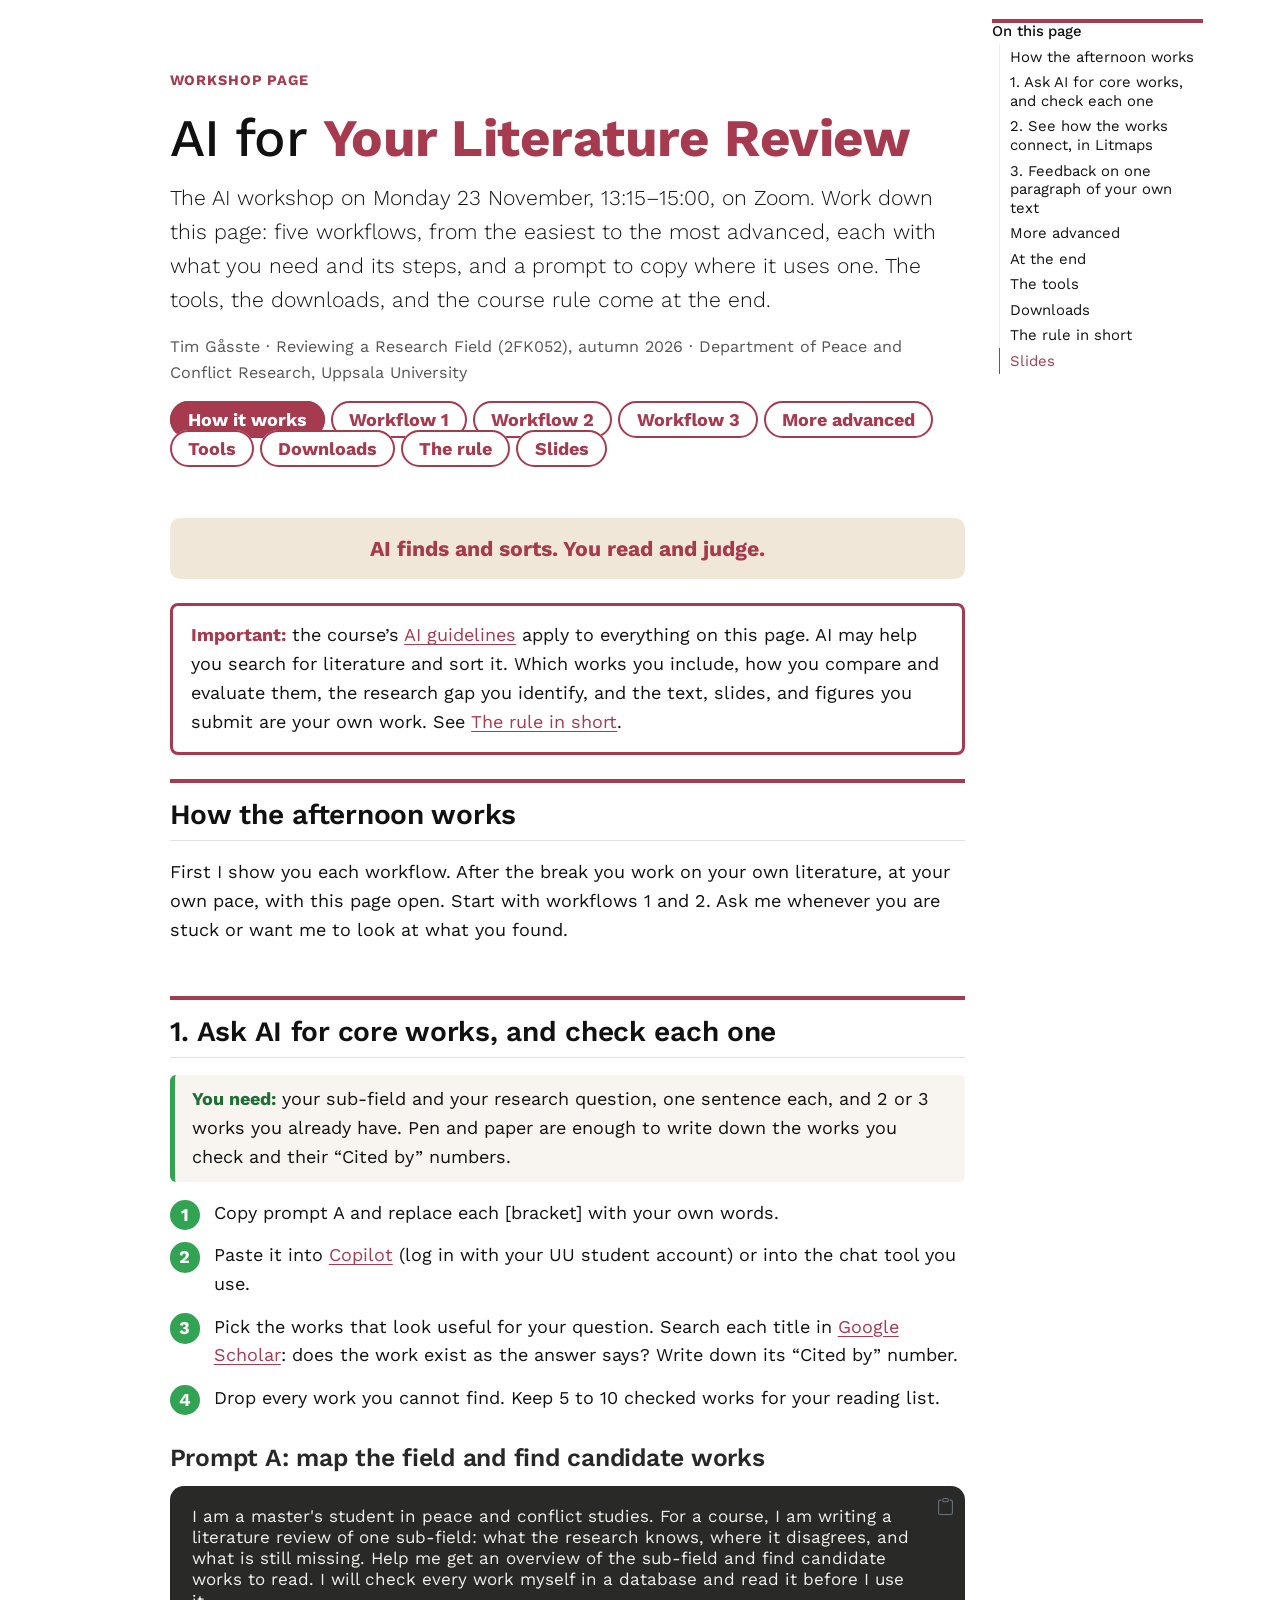
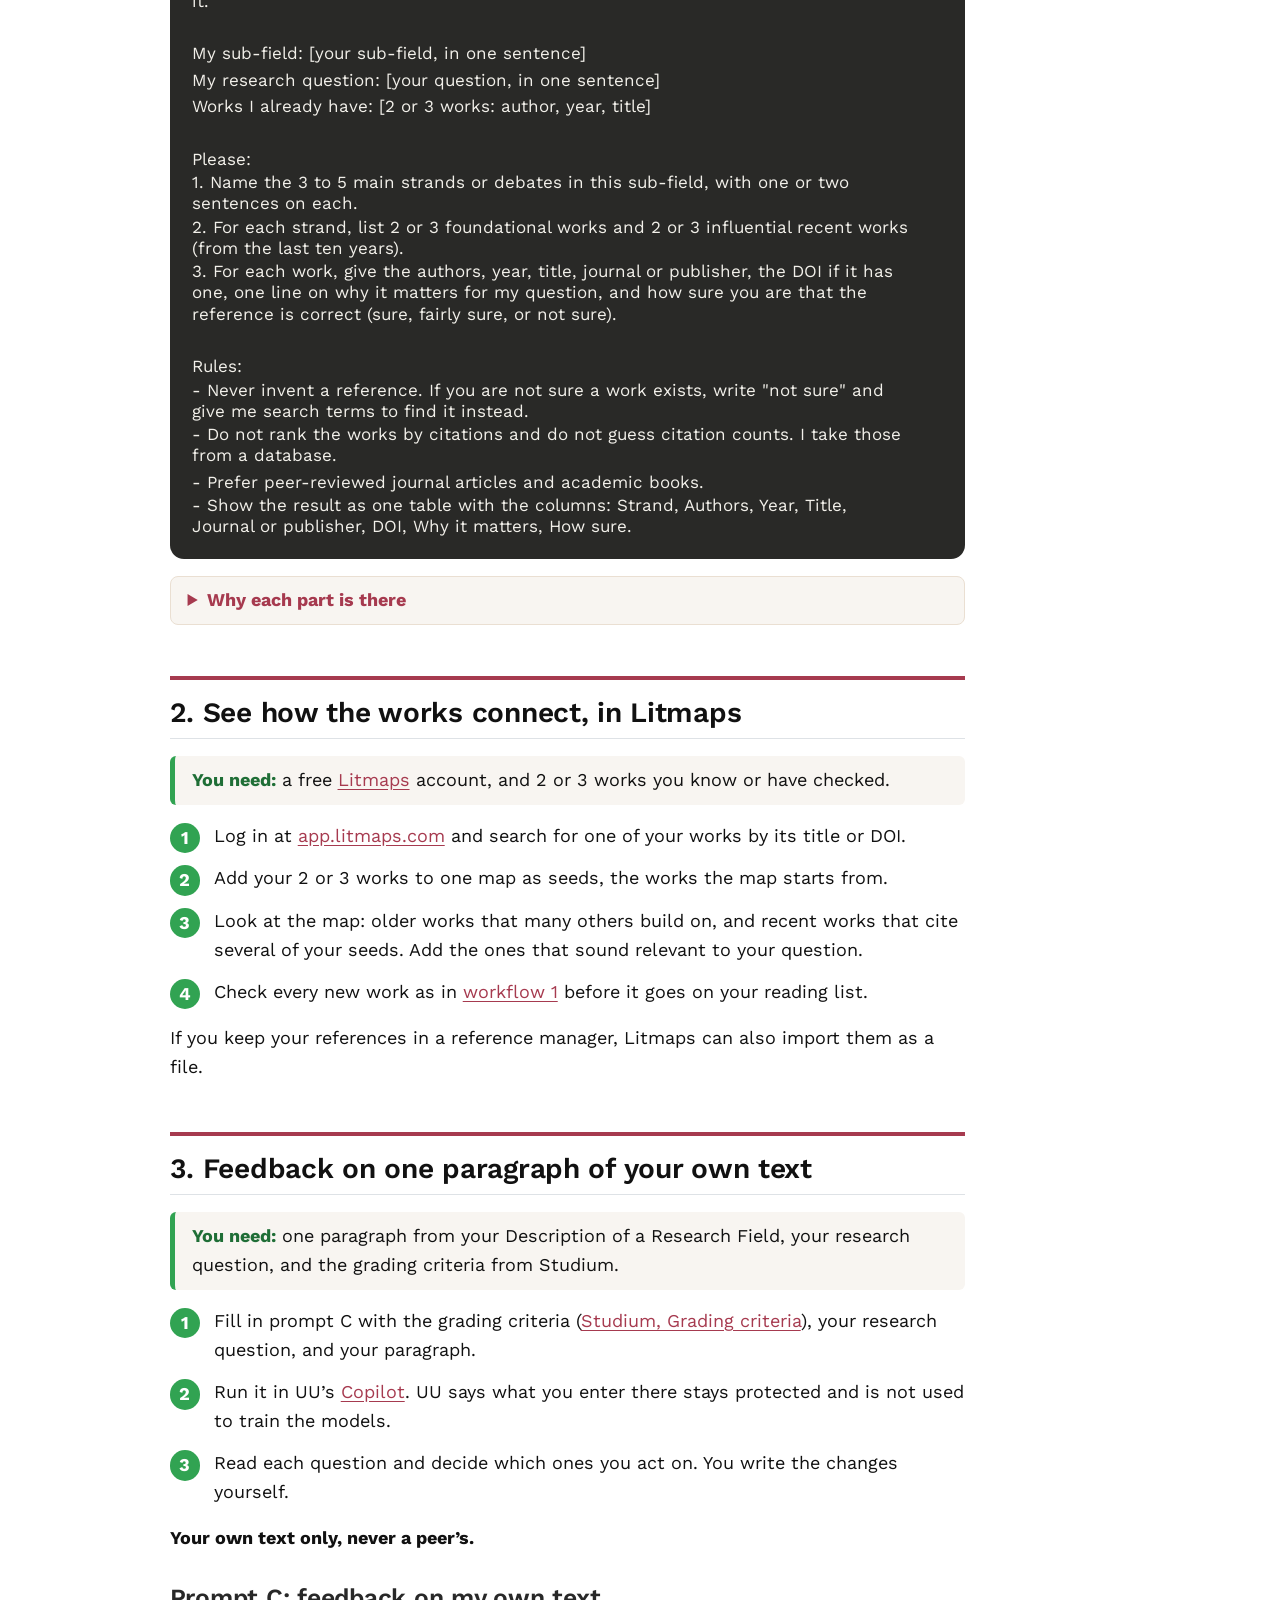
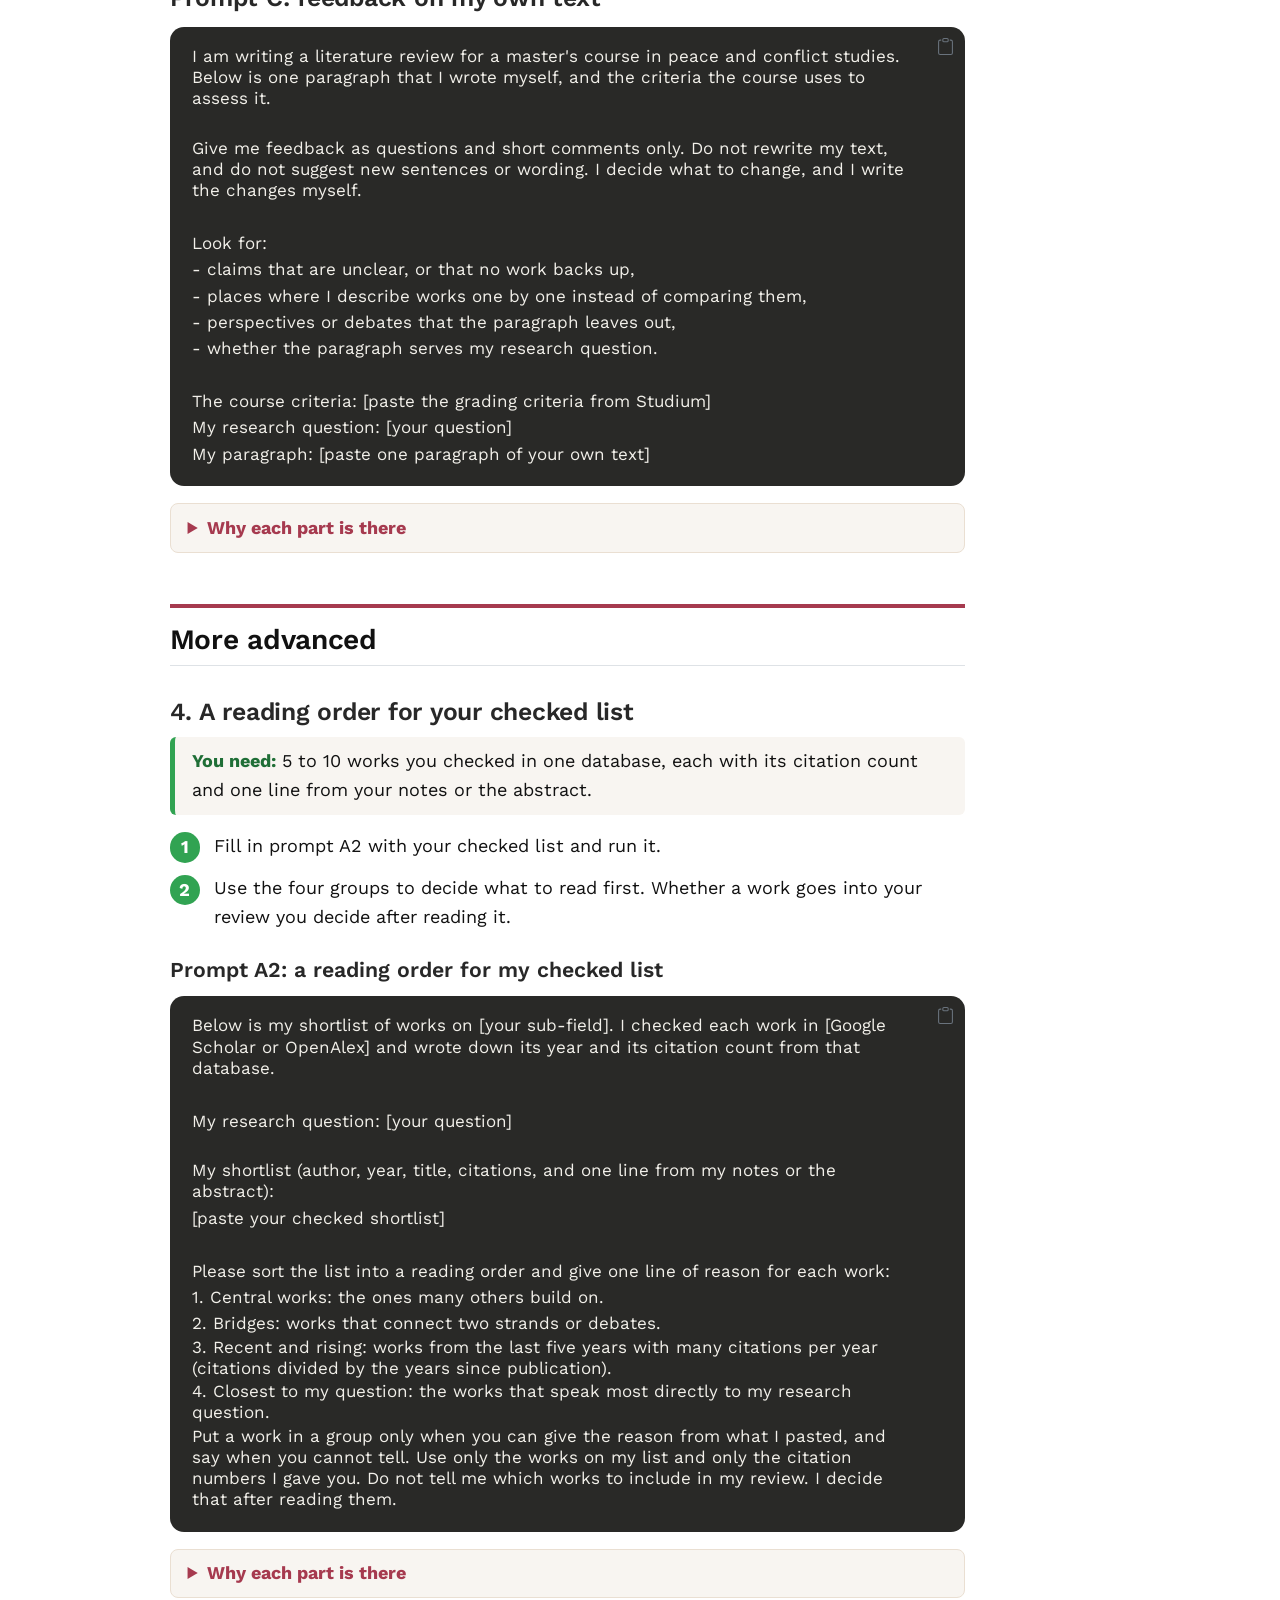
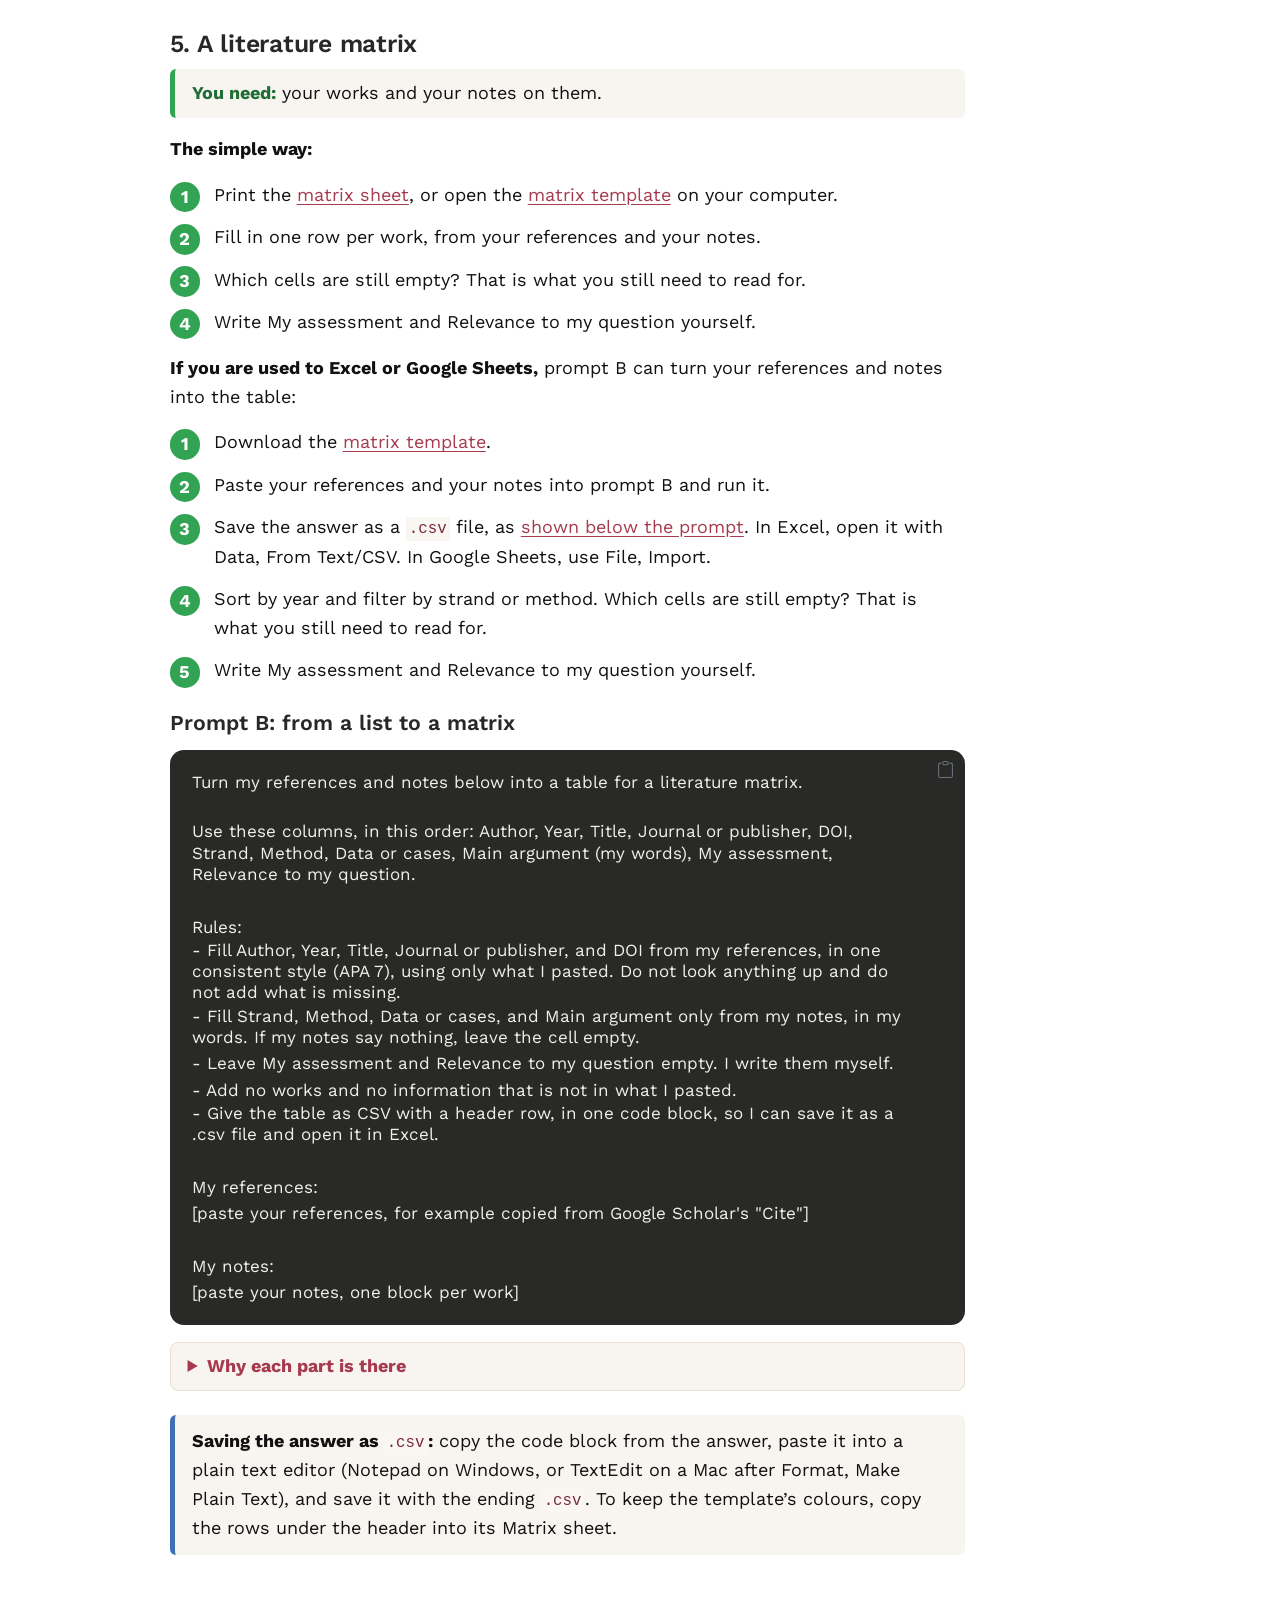
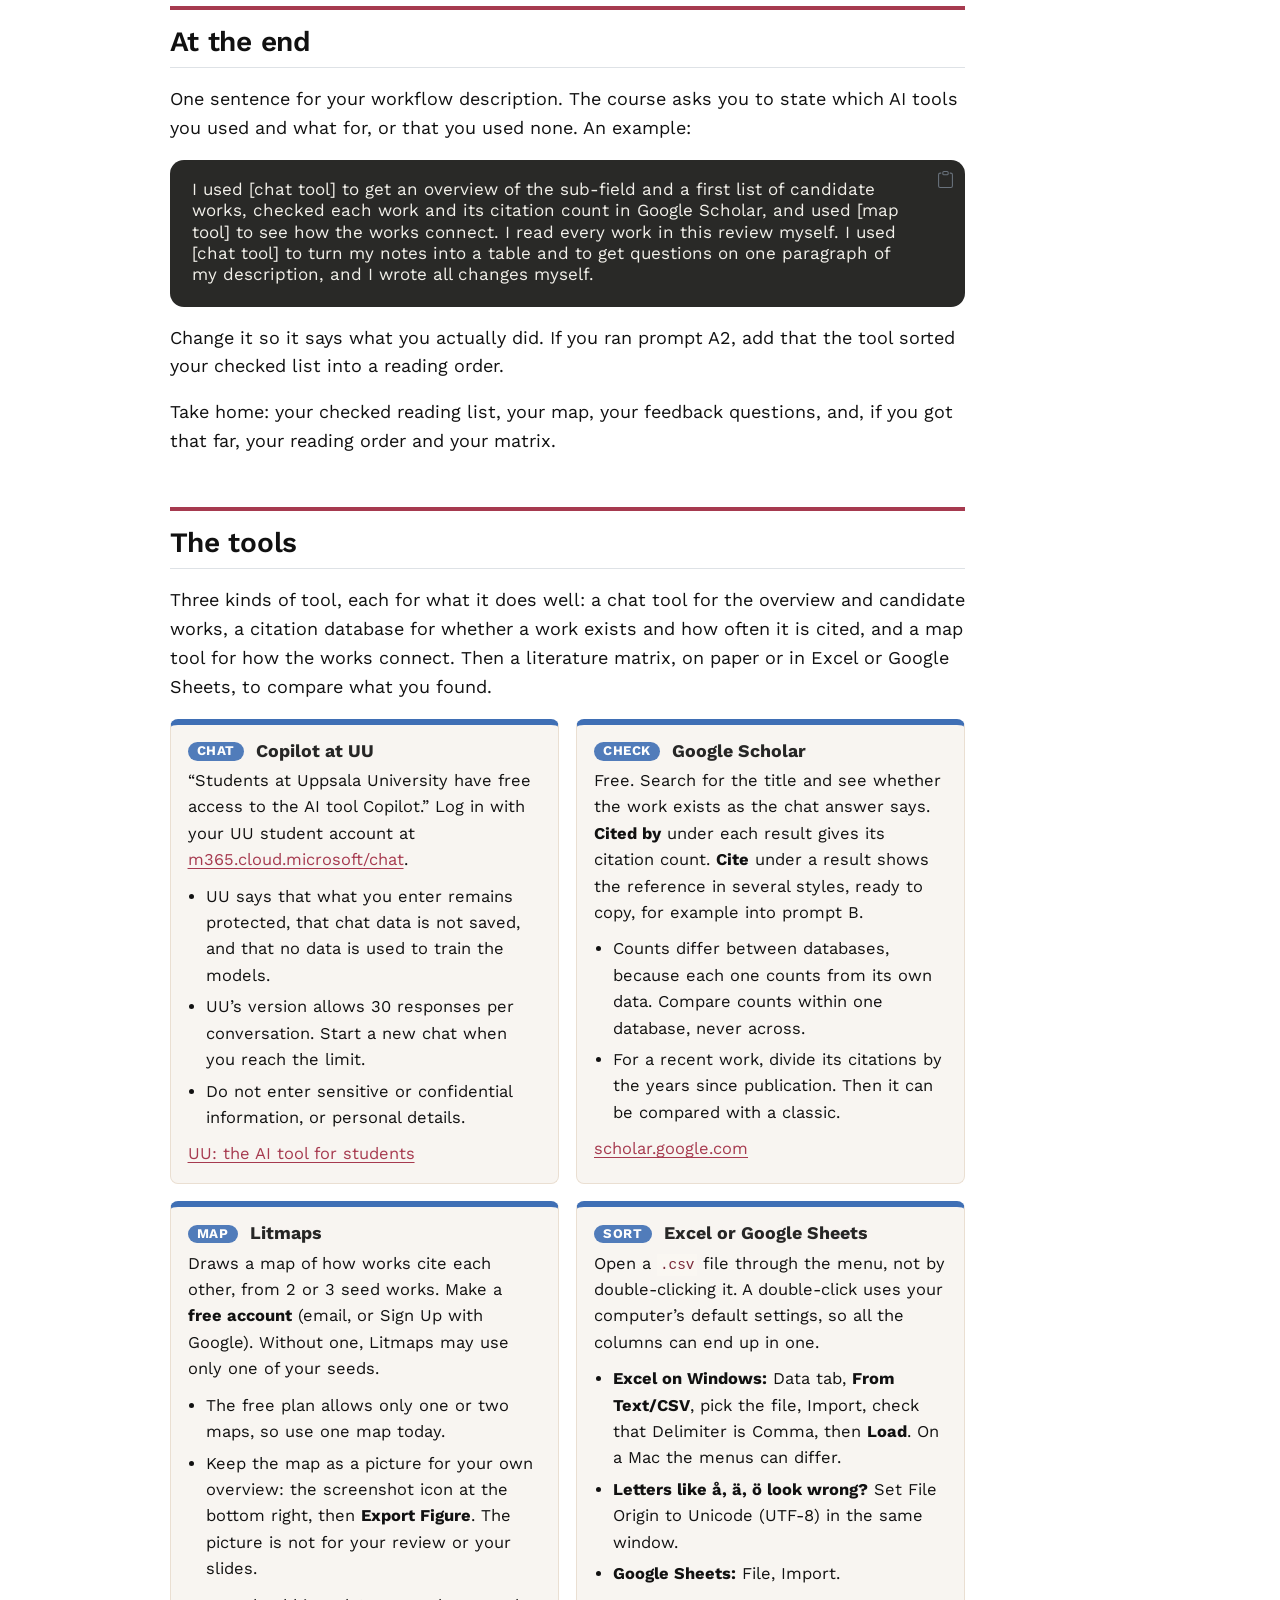
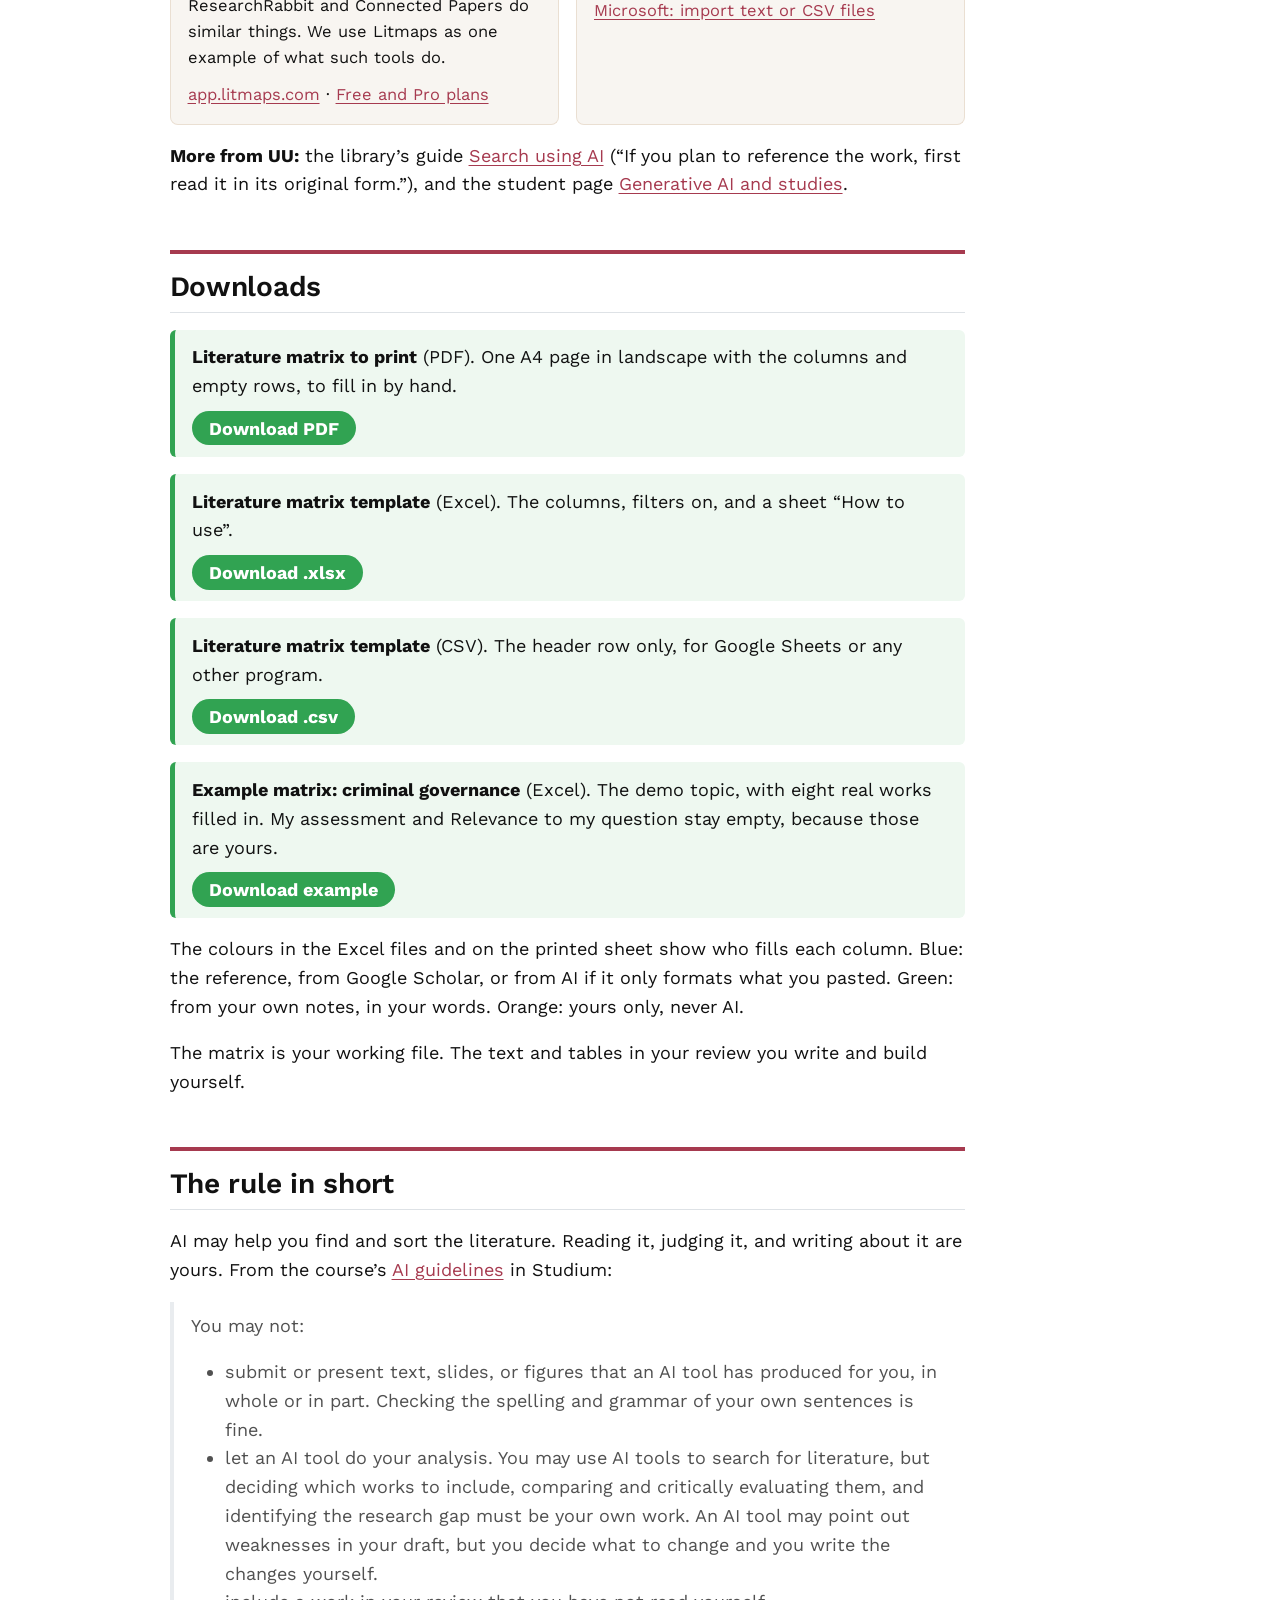
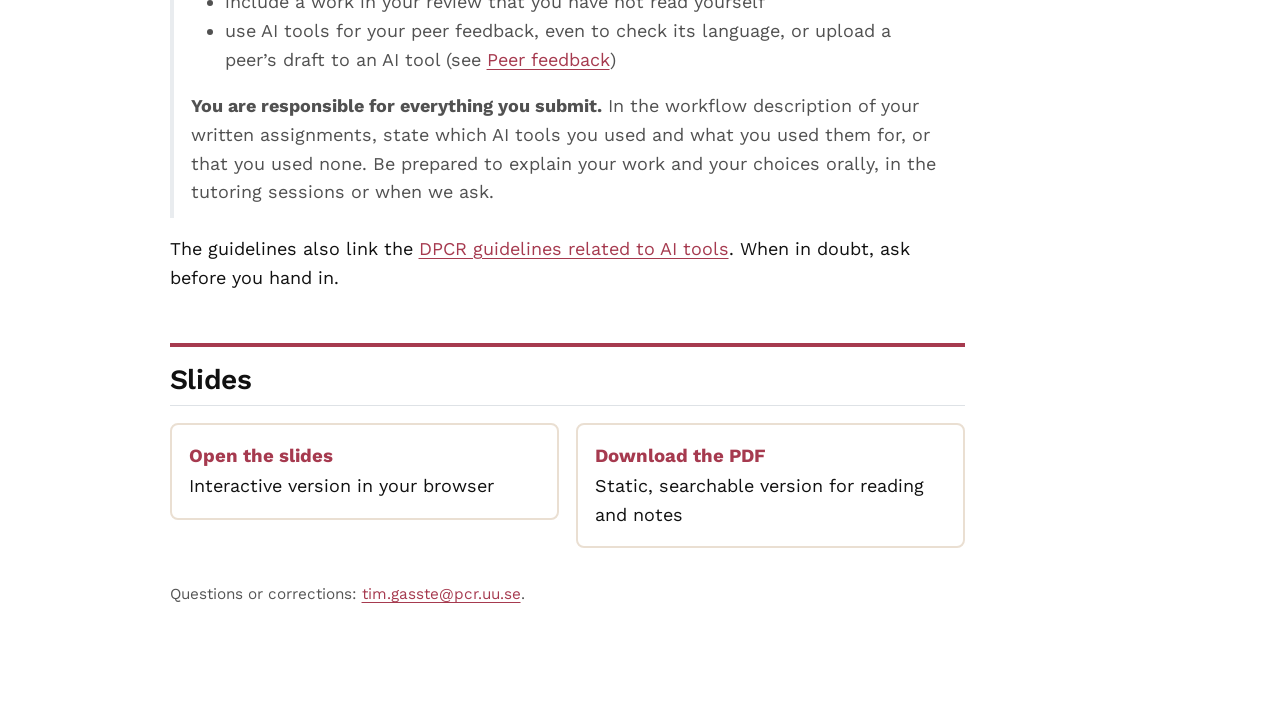
==== docs/index.html @ a8bf8034 "AI workshop page" ====
<!DOCTYPE html>
<html xmlns="http://www.w3.org/1999/xhtml" lang="en" xml:lang="en"><head>

<meta charset="utf-8">
<meta name="generator" content="quarto-1.11.9">

<meta name="viewport" content="width=device-width, initial-scale=1.0, user-scalable=yes">


<title>AI for Your Literature Review – AI workshop · Reviewing a Research Field</title>
<style>
/* Default styles provided by pandoc.
** See https://pandoc.org/MANUAL.html#variables-for-html for config info.
*/
span.smallcaps{font-variant: small-caps;}
div.columns{display: flex; gap: 1.5em;}
div.column{flex: auto;}
@media screen {
div.columns{gap: min(4vw, 1.5em);}
div.column{overflow-x: auto;}
}
div.hanging-indent{margin-left: 1.5em; text-indent: -1.5em;}
ul.task-list{list-style: none;}
ul.task-list li input[type="checkbox"] {
  width: 0.8em;
  margin: 0 0.8em 0.2em -1em; /* quarto-specific, see https://github.com/quarto-dev/quarto-cli/issues/4556 */ 
  vertical-align: middle;
}
/* CSS for syntax highlighting */
html { -webkit-text-size-adjust: 100%; }
pre > code.sourceCode { white-space: pre; position: relative; }
pre > code.sourceCode > span { display: inline-block; line-height: 1.25; }
pre > code.sourceCode > span:empty { height: 1.2em; }
.sourceCode { overflow: visible; }
code.sourceCode > span { color: inherit; text-decoration: inherit; }
div.sourceCode { margin: 1em 0; }
pre.sourceCode { margin: 0; }
@media screen {
div.sourceCode { overflow: auto; }
}
@media print {
pre > code.sourceCode { white-space: pre-wrap; }
pre > code.sourceCode > span { text-indent: -5em; padding-left: 5em; }
}
pre.numberSource code
  { counter-reset: source-line 0; }
pre.numberSource code > span
  { position: relative; left: -4em; counter-increment: source-line; }
pre.numberSource code > span > a:first-child::before
  { content: counter(source-line);
    position: relative; left: -1em; text-align: right; vertical-align: baseline;
    border: none; display: inline-block;
    -webkit-touch-callout: none; -webkit-user-select: none;
    -khtml-user-select: none; -moz-user-select: none;
    -ms-user-select: none; user-select: none;
    padding: 0 4px; width: 4em;
  }
pre.numberSource { margin-left: 3em;  padding-left: 4px; }
div.sourceCode
  {   }
@media screen {
pre > code.sourceCode > span > a:first-child::before { text-decoration: underline; }
}
</style>


<script src="site_libs/quarto-nav/quarto-nav.js"></script>
<script src="site_libs/clipboard/clipboard.min.js"></script>
<script src="site_libs/quarto-html/quarto.js" type="module"></script>
<script src="site_libs/quarto-html/tabsets/tabsets.js" type="module"></script>
<script src="site_libs/quarto-html/scrollable-regions/scrollable-regions.js" type="module"></script>
<script src="site_libs/quarto-html/popper.min.js"></script>
<script src="site_libs/quarto-html/tippy.umd.min.js"></script>
<script src="site_libs/quarto-html/anchor.min.js"></script>
<link href="site_libs/quarto-html/tippy.css" rel="stylesheet">
<link href="site_libs/quarto-html/quarto-syntax-highlighting-5de16f5e46225c21e2daa90d340bf64f.css" rel="stylesheet" id="quarto-text-highlighting-styles">
<script src="site_libs/bootstrap/bootstrap.min.js"></script>
<link href="site_libs/bootstrap/bootstrap-icons.css" rel="stylesheet">
<link href="site_libs/bootstrap/bootstrap-dbc4f3bac55d3653f18f65b9cdd3c2e6.min.css" rel="stylesheet" append-hash="true" id="quarto-bootstrap" data-mode="light">
<script id="quarto-search-options" type="application/json">{
  "language": {
    "search-no-results-text": "No results",
    "search-matching-documents-text": "matching documents",
    "search-copy-link-title": "Copy link to search",
    "search-hide-matches-text": "Hide additional matches",
    "search-more-match-text": "more match in this document",
    "search-more-matches-text": "more matches in this document",
    "search-clear-button-title": "Clear",
    "search-text-placeholder": "",
    "search-detached-cancel-button-title": "Cancel",
    "search-submit-button-title": "Submit",
    "search-label": "Search"
  }
}</script>
<style>html{ scroll-behavior: smooth; }</style>


<link rel="stylesheet" href="assets/fonts.css">
</head>

<body class="quarto-light"><a id="quarto-skip-link" class="visually-hidden-focusable" href="#quarto-document-content">Skip to main content</a>

<div id="quarto-search-results"></div>
<!-- content -->
<div id="quarto-content" class="quarto-container page-columns page-rows-contents page-layout-article">
<!-- sidebar -->
<!-- margin-sidebar -->
    <div id="quarto-margin-sidebar" class="sidebar margin-sidebar">
        <nav id="TOC" role="doc-toc" aria-labelledby="toc-title" class="toc-active">
    <h2 id="toc-title">On this page</h2>
   
  <ul>
  <li><a href="#how" id="toc-how" class="nav-link active" data-scroll-target="#how">How the afternoon works</a></li>
  <li><a href="#workflow-1" id="toc-workflow-1" class="nav-link" data-scroll-target="#workflow-1">1. Ask AI for core works, and check each one</a></li>
  <li><a href="#workflow-2" id="toc-workflow-2" class="nav-link" data-scroll-target="#workflow-2">2. See how the works connect, in Litmaps</a></li>
  <li><a href="#workflow-3" id="toc-workflow-3" class="nav-link" data-scroll-target="#workflow-3">3. Feedback on one paragraph of your own text</a></li>
  <li><a href="#advanced" id="toc-advanced" class="nav-link" data-scroll-target="#advanced">More advanced</a>
  <ul class="collapse">
  <li><a href="#workflow-4" id="toc-workflow-4" class="nav-link" data-scroll-target="#workflow-4">4. A reading order for your checked list</a></li>
  <li><a href="#workflow-5" id="toc-workflow-5" class="nav-link" data-scroll-target="#workflow-5">5. A literature matrix</a></li>
  </ul></li>
  <li><a href="#take-home" id="toc-take-home" class="nav-link" data-scroll-target="#take-home">At the end</a></li>
  <li><a href="#tools" id="toc-tools" class="nav-link" data-scroll-target="#tools">The tools</a></li>
  <li><a href="#downloads" id="toc-downloads" class="nav-link" data-scroll-target="#downloads">Downloads</a></li>
  <li><a href="#rule" id="toc-rule" class="nav-link" data-scroll-target="#rule">The rule in short</a></li>
  <li><a href="#slides" id="toc-slides" class="nav-link" data-scroll-target="#slides">Slides</a></li>
  </ul>
</nav>
    </div>
<!-- main -->
<main class="content" id="quarto-document-content" tabindex="-1">

<header id="title-block-header" class="quarto-title-block default">
<div class="quarto-title">
<h1 class="title">AI for Your Literature Review</h1>
</div>



<div class="quarto-title-meta">

    
  
    
  </div>
  


</header>


<div class="hero">
<div class="kicker">
<p>Workshop page</p>
</div>
<section id="ai-for-your-literature-review" class="level1">
<h1>AI for <strong>Your Literature Review</strong></h1>
<div class="lead">
<p>The AI workshop on Monday 23 November, 13:15–15:00, on Zoom. Work down this page: five workflows, from the easiest to the most advanced, each with what you need and its steps, and a prompt to copy where it uses one. The tools, the downloads, and the course rule come at the end.</p>
</div>
<div class="byline">
<p>Tim Gåsste · Reviewing a Research Field (2FK052), autumn 2026 · Department of Peace and Conflict Research, Uppsala University</p>
</div>
<div class="jump">
<p><a href="#how" class="primary">How it works</a> <a href="#workflow-1">Workflow 1</a> <a href="#workflow-2">Workflow 2</a> <a href="#workflow-3">Workflow 3</a> <a href="#advanced">More advanced</a> <a href="#tools">Tools</a> <a href="#downloads">Downloads</a> <a href="#rule">The rule</a> <a href="#slides">Slides</a></p>
</div>
</section>
</div>
<div class="idea">
<p><strong>AI finds and sorts. You read and judge.</strong></p>
</div>
<div class="notice">
<p><strong>Important:</strong> the course’s <a href="https://uppsala.instructure.com/courses/121481/pages/ai-guidelines">AI guidelines</a> apply to everything on this page. AI may help you search for literature and sort it. Which works you include, how you compare and evaluate them, the research gap you identify, and the text, slides, and figures you submit are your own work. See <a href="#rule">The rule in short</a>.</p>
</div>
<section id="how" class="level2">
<h2 class="anchored" data-anchor-id="how">How the afternoon works</h2>
<p>First I show you each workflow. After the break you work on your own literature, at your own pace, with this page open. Start with workflows 1 and 2. Ask me whenever you are stuck or want me to look at what you found.</p>
</section>
<section id="workflow-1" class="level2">
<h2 class="anchored" data-anchor-id="workflow-1">1. Ask AI for core works, and check each one</h2>
<div class="need">
<p><strong>You need:</strong> your sub-field and your research question, one sentence each, and 2 or 3 works you already have. Pen and paper are enough to write down the works you check and their “Cited by” numbers.</p>
</div>
<div class="steps">
<ol type="1">
<li>Copy prompt A and replace each [bracket] with your own words.</li>
<li>Paste it into <a href="https://m365.cloud.microsoft/chat">Copilot</a> (log in with your UU student account) or into the chat tool you use.</li>
<li>Pick the works that look useful for your question. Search each title in <a href="#scholar">Google Scholar</a>: does the work exist as the answer says? Write down its “Cited by” number.</li>
<li>Drop every work you cannot find. Keep 5 to 10 checked works for your reading list.</li>
</ol>
</div>
<section id="prompt-a" class="level3 unlisted">
<h3 class="unlisted anchored" data-anchor-id="prompt-a">Prompt A: map the field and find candidate works</h3>
<div class="code-copy-outer-scaffold"><div class="sourceCode" id="cb1"><pre class="sourceCode markdown prompt code-with-copy"><code class="sourceCode markdown"><span id="cb1-1"><a href="#cb1-1" aria-hidden="true" tabindex="-1"></a>I am a master's student in peace and conflict studies. For a course, I am writing a literature review of one sub-field: what the research knows, where it disagrees, and what is still missing. Help me get an overview of the sub-field and find candidate works to read. I will check every work myself in a database and read it before I use it.</span>
<span id="cb1-2"><a href="#cb1-2" aria-hidden="true" tabindex="-1"></a></span>
<span id="cb1-3"><a href="#cb1-3" aria-hidden="true" tabindex="-1"></a>My sub-field: <span class="co">[</span><span class="ot">your sub-field, in one sentence</span><span class="co">]</span></span>
<span id="cb1-4"><a href="#cb1-4" aria-hidden="true" tabindex="-1"></a>My research question: <span class="co">[</span><span class="ot">your question, in one sentence</span><span class="co">]</span></span>
<span id="cb1-5"><a href="#cb1-5" aria-hidden="true" tabindex="-1"></a>Works I already have: <span class="co">[</span><span class="ot">2 or 3 works: author, year, title</span><span class="co">]</span></span>
<span id="cb1-6"><a href="#cb1-6" aria-hidden="true" tabindex="-1"></a></span>
<span id="cb1-7"><a href="#cb1-7" aria-hidden="true" tabindex="-1"></a>Please:</span>
<span id="cb1-8"><a href="#cb1-8" aria-hidden="true" tabindex="-1"></a><span class="ss">1. </span>Name the 3 to 5 main strands or debates in this sub-field, with one or two sentences on each.</span>
<span id="cb1-9"><a href="#cb1-9" aria-hidden="true" tabindex="-1"></a><span class="ss">2. </span>For each strand, list 2 or 3 foundational works and 2 or 3 influential recent works (from the last ten years).</span>
<span id="cb1-10"><a href="#cb1-10" aria-hidden="true" tabindex="-1"></a><span class="ss">3. </span>For each work, give the authors, year, title, journal or publisher, the DOI if it has one, one line on why it matters for my question, and how sure you are that the reference is correct (sure, fairly sure, or not sure).</span>
<span id="cb1-11"><a href="#cb1-11" aria-hidden="true" tabindex="-1"></a></span>
<span id="cb1-12"><a href="#cb1-12" aria-hidden="true" tabindex="-1"></a>Rules:</span>
<span id="cb1-13"><a href="#cb1-13" aria-hidden="true" tabindex="-1"></a><span class="ss">- </span>Never invent a reference. If you are not sure a work exists, write "not sure" and give me search terms to find it instead.</span>
<span id="cb1-14"><a href="#cb1-14" aria-hidden="true" tabindex="-1"></a><span class="ss">- </span>Do not rank the works by citations and do not guess citation counts. I take those from a database.</span>
<span id="cb1-15"><a href="#cb1-15" aria-hidden="true" tabindex="-1"></a><span class="ss">- </span>Prefer peer-reviewed journal articles and academic books.</span>
<span id="cb1-16"><a href="#cb1-16" aria-hidden="true" tabindex="-1"></a><span class="ss">- </span>Show the result as one table with the columns: Strand, Authors, Year, Title, Journal or publisher, DOI, Why it matters, How sure.</span></code></pre></div><button title="Copy to Clipboard" class="code-copy-button"><i class="bi"></i></button></div>
<details class="why">
<summary>
Why each part is there
</summary>
<ul>
<li><strong>Who you are and what the review is:</strong> the model pitches the answer at the right level and looks for debates, not only for facts.</li>
<li><strong>Your sub-field, question, and works:</strong> the more concrete, the closer the works. Your own works anchor the search in the right literature.</li>
<li><strong>Strands first:</strong> you get a first map of the field before the list. Check it against your reading. How you structure your review is yours.</li>
<li><strong>How sure:</strong> chat models also produce references that look right and do not exist. The column tells you where to check first, but you check every one.</li>
<li><strong>No citation counts:</strong> chat models guess them. Google Scholar or OpenAlex count them.</li>
<li><strong>One table:</strong> easy to check line by line, and easy to move into your matrix later.</li>
</ul>
</details>
</section>
</section>
<section id="workflow-2" class="level2">
<h2 class="anchored" data-anchor-id="workflow-2">2. See how the works connect, in Litmaps</h2>
<div class="need">
<p><strong>You need:</strong> a free <a href="#litmaps">Litmaps</a> account, and 2 or 3 works you know or have checked.</p>
</div>
<div class="steps">
<ol type="1">
<li>Log in at <a href="https://app.litmaps.com/">app.litmaps.com</a> and search for one of your works by its title or DOI.</li>
<li>Add your 2 or 3 works to one map as seeds, the works the map starts from.</li>
<li>Look at the map: older works that many others build on, and recent works that cite several of your seeds. Add the ones that sound relevant to your question.</li>
<li>Check every new work as in <a href="#workflow-1">workflow 1</a> before it goes on your reading list.</li>
</ol>
</div>
<p>If you keep your references in a reference manager, Litmaps can also import them as a file.</p>
</section>
<section id="workflow-3" class="level2">
<h2 class="anchored" data-anchor-id="workflow-3">3. Feedback on one paragraph of your own text</h2>
<div class="need">
<p><strong>You need:</strong> one paragraph from your Description of a Research Field, your research question, and the grading criteria from Studium.</p>
</div>
<div class="steps">
<ol type="1">
<li>Fill in prompt C with the grading criteria (<a href="https://uppsala.instructure.com/courses/121481/pages/grading-criteria">Studium, Grading criteria</a>), your research question, and your paragraph.</li>
<li>Run it in UU’s <a href="https://m365.cloud.microsoft/chat">Copilot</a>. UU says what you enter there stays protected and is not used to train the models.</li>
<li>Read each question and decide which ones you act on. You write the changes yourself.</li>
</ol>
</div>
<p><strong>Your own text only, never a peer’s.</strong></p>
<section id="prompt-c" class="level3 unlisted">
<h3 class="unlisted anchored" data-anchor-id="prompt-c">Prompt C: feedback on my own text</h3>
<div class="code-copy-outer-scaffold"><div class="sourceCode" id="cb2"><pre class="sourceCode markdown prompt code-with-copy"><code class="sourceCode markdown"><span id="cb2-1"><a href="#cb2-1" aria-hidden="true" tabindex="-1"></a>I am writing a literature review for a master's course in peace and conflict studies. Below is one paragraph that I wrote myself, and the criteria the course uses to assess it.</span>
<span id="cb2-2"><a href="#cb2-2" aria-hidden="true" tabindex="-1"></a></span>
<span id="cb2-3"><a href="#cb2-3" aria-hidden="true" tabindex="-1"></a>Give me feedback as questions and short comments only. Do not rewrite my text, and do not suggest new sentences or wording. I decide what to change, and I write the changes myself.</span>
<span id="cb2-4"><a href="#cb2-4" aria-hidden="true" tabindex="-1"></a></span>
<span id="cb2-5"><a href="#cb2-5" aria-hidden="true" tabindex="-1"></a>Look for:</span>
<span id="cb2-6"><a href="#cb2-6" aria-hidden="true" tabindex="-1"></a><span class="ss">- </span>claims that are unclear, or that no work backs up,</span>
<span id="cb2-7"><a href="#cb2-7" aria-hidden="true" tabindex="-1"></a><span class="ss">- </span>places where I describe works one by one instead of comparing them,</span>
<span id="cb2-8"><a href="#cb2-8" aria-hidden="true" tabindex="-1"></a><span class="ss">- </span>perspectives or debates that the paragraph leaves out,</span>
<span id="cb2-9"><a href="#cb2-9" aria-hidden="true" tabindex="-1"></a><span class="ss">- </span>whether the paragraph serves my research question.</span>
<span id="cb2-10"><a href="#cb2-10" aria-hidden="true" tabindex="-1"></a></span>
<span id="cb2-11"><a href="#cb2-11" aria-hidden="true" tabindex="-1"></a>The course criteria: <span class="co">[</span><span class="ot">paste the grading criteria from Studium</span><span class="co">]</span></span>
<span id="cb2-12"><a href="#cb2-12" aria-hidden="true" tabindex="-1"></a>My research question: <span class="co">[</span><span class="ot">your question</span><span class="co">]</span></span>
<span id="cb2-13"><a href="#cb2-13" aria-hidden="true" tabindex="-1"></a>My paragraph: <span class="co">[</span><span class="ot">paste one paragraph of your own text</span><span class="co">]</span></span></code></pre></div><button title="Copy to Clipboard" class="code-copy-button"><i class="bi"></i></button></div>
<details class="why">
<summary>
Why each part is there
</summary>
<ul>
<li><strong>Your own paragraph only:</strong> never a peer’s text, and never your peer feedback (course rule).</li>
<li><strong>Questions, no rewrite:</strong> the tool may point out weaknesses, you decide and write the changes (course rule). Your text stays yours.</li>
<li><strong>The criteria:</strong> the feedback then asks what your teachers will ask: identify, contrast, critically evaluate, structure.</li>
<li><strong>One paragraph:</strong> short enough to read every comment and decide on each.</li>
</ul>
</details>
</section>
</section>
<section id="advanced" class="level2">
<h2 class="anchored" data-anchor-id="advanced">More advanced</h2>
<section id="workflow-4" class="level3">
<h3 class="anchored" data-anchor-id="workflow-4">4. A reading order for your checked list</h3>
<div class="need">
<p><strong>You need:</strong> 5 to 10 works you checked in one database, each with its citation count and one line from your notes or the abstract.</p>
</div>
<div class="steps">
<ol type="1">
<li>Fill in prompt A2 with your checked list and run it.</li>
<li>Use the four groups to decide what to read first. Whether a work goes into your review you decide after reading it.</li>
</ol>
</div>
<section id="prompt-a2" class="level4 unlisted">
<h4 class="unlisted anchored" data-anchor-id="prompt-a2">Prompt A2: a reading order for my checked list</h4>
<div class="code-copy-outer-scaffold"><div class="sourceCode" id="cb3"><pre class="sourceCode markdown prompt code-with-copy"><code class="sourceCode markdown"><span id="cb3-1"><a href="#cb3-1" aria-hidden="true" tabindex="-1"></a>Below is my shortlist of works on <span class="co">[</span><span class="ot">your sub-field</span><span class="co">]</span>. I checked each work in <span class="co">[</span><span class="ot">Google Scholar or OpenAlex</span><span class="co">]</span> and wrote down its year and its citation count from that database.</span>
<span id="cb3-2"><a href="#cb3-2" aria-hidden="true" tabindex="-1"></a></span>
<span id="cb3-3"><a href="#cb3-3" aria-hidden="true" tabindex="-1"></a>My research question: <span class="co">[</span><span class="ot">your question</span><span class="co">]</span></span>
<span id="cb3-4"><a href="#cb3-4" aria-hidden="true" tabindex="-1"></a></span>
<span id="cb3-5"><a href="#cb3-5" aria-hidden="true" tabindex="-1"></a>My shortlist (author, year, title, citations, and one line from my notes or the abstract):</span>
<span id="cb3-6"><a href="#cb3-6" aria-hidden="true" tabindex="-1"></a><span class="co">[</span><span class="ot">paste your checked shortlist</span><span class="co">]</span></span>
<span id="cb3-7"><a href="#cb3-7" aria-hidden="true" tabindex="-1"></a></span>
<span id="cb3-8"><a href="#cb3-8" aria-hidden="true" tabindex="-1"></a>Please sort the list into a reading order and give one line of reason for each work:</span>
<span id="cb3-9"><a href="#cb3-9" aria-hidden="true" tabindex="-1"></a><span class="ss">1. </span>Central works: the ones many others build on.</span>
<span id="cb3-10"><a href="#cb3-10" aria-hidden="true" tabindex="-1"></a><span class="ss">2. </span>Bridges: works that connect two strands or debates.</span>
<span id="cb3-11"><a href="#cb3-11" aria-hidden="true" tabindex="-1"></a><span class="ss">3. </span>Recent and rising: works from the last five years with many citations per year (citations divided by the years since publication).</span>
<span id="cb3-12"><a href="#cb3-12" aria-hidden="true" tabindex="-1"></a><span class="ss">4. </span>Closest to my question: the works that speak most directly to my research question.</span>
<span id="cb3-13"><a href="#cb3-13" aria-hidden="true" tabindex="-1"></a>Put a work in a group only when you can give the reason from what I pasted, and say when you cannot tell. Use only the works on my list and only the citation numbers I gave you. Do not tell me which works to include in my review. I decide that after reading them.</span></code></pre></div><button title="Copy to Clipboard" class="code-copy-button"><i class="bi"></i></button></div>
<details class="why">
<summary>
Why each part is there
</summary>
<ul>
<li><strong>Your checked list and your numbers:</strong> the model sorts what you verified, so nothing invented enters, and the counts come from one database.</li>
<li><strong>Citations per year:</strong> a recent work cannot have as many citations as a classic. Per year it can be compared.</li>
<li><strong>One line per work:</strong> the model sorts from what you give it. Titles alone make every work look like a bridge.</li>
<li><strong>Four groups:</strong> “most important” means different things. Central, bridging, rising, and closest to your question are four different reasons to read a work.</li>
<li><strong>A reading order, not a selection:</strong> which works go into your review is your judgment, after reading. That is the course rule.</li>
</ul>
</details>
</section>
</section>
<section id="workflow-5" class="level3">
<h3 class="anchored" data-anchor-id="workflow-5">5. A literature matrix</h3>
<div class="need">
<p><strong>You need:</strong> your works and your notes on them.</p>
</div>
<p><strong>The simple way:</strong></p>
<div class="steps">
<ol type="1">
<li>Print the <a href="downloads/literature-matrix-print.pdf">matrix sheet</a>, or open the <a href="downloads/literature-matrix-template.xlsx">matrix template</a> on your computer.</li>
<li>Fill in one row per work, from your references and your notes.</li>
<li>Which cells are still empty? That is what you still need to read for.</li>
<li>Write My assessment and Relevance to my question yourself.</li>
</ol>
</div>
<p><strong>If you are used to Excel or Google Sheets,</strong> prompt B can turn your references and notes into the table:</p>
<div class="steps">
<ol type="1">
<li>Download the <a href="downloads/literature-matrix-template.xlsx">matrix template</a>.</li>
<li>Paste your references and your notes into prompt B and run it.</li>
<li>Save the answer as a <code>.csv</code> file, as <a href="#save-csv">shown below the prompt</a>. In Excel, open it with Data, From Text/CSV. In Google Sheets, use File, Import.</li>
<li>Sort by year and filter by strand or method. Which cells are still empty? That is what you still need to read for.</li>
<li>Write My assessment and Relevance to my question yourself.</li>
</ol>
</div>
<section id="prompt-b" class="level4 unlisted">
<h4 class="unlisted anchored" data-anchor-id="prompt-b">Prompt B: from a list to a matrix</h4>
<div class="code-copy-outer-scaffold"><div class="sourceCode" id="cb4"><pre class="sourceCode markdown prompt code-with-copy"><code class="sourceCode markdown"><span id="cb4-1"><a href="#cb4-1" aria-hidden="true" tabindex="-1"></a>Turn my references and notes below into a table for a literature matrix.</span>
<span id="cb4-2"><a href="#cb4-2" aria-hidden="true" tabindex="-1"></a></span>
<span id="cb4-3"><a href="#cb4-3" aria-hidden="true" tabindex="-1"></a>Use these columns, in this order: Author, Year, Title, Journal or publisher, DOI, Strand, Method, Data or cases, Main argument (my words), My assessment, Relevance to my question.</span>
<span id="cb4-4"><a href="#cb4-4" aria-hidden="true" tabindex="-1"></a></span>
<span id="cb4-5"><a href="#cb4-5" aria-hidden="true" tabindex="-1"></a>Rules:</span>
<span id="cb4-6"><a href="#cb4-6" aria-hidden="true" tabindex="-1"></a><span class="ss">- </span>Fill Author, Year, Title, Journal or publisher, and DOI from my references, in one consistent style (APA 7), using only what I pasted. Do not look anything up and do not add what is missing.</span>
<span id="cb4-7"><a href="#cb4-7" aria-hidden="true" tabindex="-1"></a><span class="ss">- </span>Fill Strand, Method, Data or cases, and Main argument only from my notes, in my words. If my notes say nothing, leave the cell empty.</span>
<span id="cb4-8"><a href="#cb4-8" aria-hidden="true" tabindex="-1"></a><span class="ss">- </span>Leave My assessment and Relevance to my question empty. I write them myself.</span>
<span id="cb4-9"><a href="#cb4-9" aria-hidden="true" tabindex="-1"></a><span class="ss">- </span>Add no works and no information that is not in what I pasted.</span>
<span id="cb4-10"><a href="#cb4-10" aria-hidden="true" tabindex="-1"></a><span class="ss">- </span>Give the table as CSV with a header row, in one code block, so I can save it as a .csv file and open it in Excel.</span>
<span id="cb4-11"><a href="#cb4-11" aria-hidden="true" tabindex="-1"></a></span>
<span id="cb4-12"><a href="#cb4-12" aria-hidden="true" tabindex="-1"></a>My references:</span>
<span id="cb4-13"><a href="#cb4-13" aria-hidden="true" tabindex="-1"></a><span class="co">[</span><span class="ot">paste your references, for example copied from Google Scholar's "Cite"</span><span class="co">]</span></span>
<span id="cb4-14"><a href="#cb4-14" aria-hidden="true" tabindex="-1"></a></span>
<span id="cb4-15"><a href="#cb4-15" aria-hidden="true" tabindex="-1"></a>My notes:</span>
<span id="cb4-16"><a href="#cb4-16" aria-hidden="true" tabindex="-1"></a><span class="co">[</span><span class="ot">paste your notes, one block per work</span><span class="co">]</span></span></code></pre></div><button title="Copy to Clipboard" class="code-copy-button"><i class="bi"></i></button></div>
<details class="why">
<summary>
Why each part is there
</summary>
<ul>
<li><strong>Fixed columns:</strong> every work is described the same way, so you can sort and filter by strand, method, or cases and see the patterns across works.</li>
<li><strong>Only what you pasted:</strong> the model formats, it does not add. An empty cell shows you what you still need to read for.</li>
<li><strong>The last two columns stay yours:</strong> your assessment and the work’s relevance are the analysis the course grades.</li>
<li><strong>CSV:</strong> opens in Excel or Google Sheets as columns. In Excel, use Data, From Text/CSV, so the columns split right on any computer.</li>
</ul>
</details>
<div id="save-csv" class="word-tip">
<p><strong>Saving the answer as <code>.csv</code>:</strong> copy the code block from the answer, paste it into a plain text editor (Notepad on Windows, or TextEdit on a Mac after Format, Make Plain Text), and save it with the ending <code>.csv</code>. To keep the template’s colours, copy the rows under the header into its Matrix sheet.</p>
</div>
</section>
</section>
</section>
<section id="take-home" class="level2">
<h2 class="anchored" data-anchor-id="take-home">At the end</h2>
<p>One sentence for your workflow description. The course asks you to state which AI tools you used and what for, or that you used none. An example:</p>
<div class="code-copy-outer-scaffold"><div class="sourceCode" id="cb5"><pre class="sourceCode markdown prompt code-with-copy"><code class="sourceCode markdown"><span id="cb5-1"><a href="#cb5-1" aria-hidden="true" tabindex="-1"></a>I used <span class="co">[</span><span class="ot">chat tool</span><span class="co">]</span> to get an overview of the sub-field and a first list of candidate works, checked each work and its citation count in Google Scholar, and used <span class="co">[</span><span class="ot">map tool</span><span class="co">]</span> to see how the works connect. I read every work in this review myself. I used <span class="co">[</span><span class="ot">chat tool</span><span class="co">]</span> to turn my notes into a table and to get questions on one paragraph of my description, and I wrote all changes myself.</span></code></pre></div><button title="Copy to Clipboard" class="code-copy-button"><i class="bi"></i></button></div>
<p>Change it so it says what you actually did. If you ran prompt A2, add that the tool sorted your checked list into a reading order.</p>
<p>Take home: your checked reading list, your map, your feedback questions, and, if you got that far, your reading order and your matrix.</p>
</section>
<section id="tools" class="level2">
<h2 class="anchored" data-anchor-id="tools">The tools</h2>
<p>Three kinds of tool, each for what it does well: a chat tool for the overview and candidate works, a citation database for whether a work exists and how often it is cited, and a map tool for how the works connect. Then a literature matrix, on paper or in Excel or Google Sheets, to compare what you found.</p>
<div class="basics">
<div id="copilot" class="basic">
<section id="chat-copilot-at-uu" class="level4">
<h4 class="anchored" data-anchor-id="chat-copilot-at-uu"><span>Chat</span> Copilot at UU</h4>
<p>“Students at Uppsala University have free access to the AI tool Copilot.” Log in with your UU student account at <a href="https://m365.cloud.microsoft/chat">m365.cloud.microsoft/chat</a>.</p>
<ul>
<li>UU says that what you enter remains protected, that chat data is not saved, and that no data is used to train the models.</li>
<li>UU’s version allows 30 responses per conversation. Start a new chat when you reach the limit.</li>
<li>Do not enter sensitive or confidential information, or personal details.</li>
</ul>
<p><a href="https://www.uu.se/en/students/it-for-students/software/ai-tool">UU: the AI tool for students</a></p>
</section>
</div>
<div id="scholar" class="basic">
<section id="check-google-scholar" class="level4">
<h4 class="anchored" data-anchor-id="check-google-scholar"><span>Check</span> Google Scholar</h4>
<p>Free. Search for the title and see whether the work exists as the chat answer says. <strong>Cited by</strong> under each result gives its citation count. <strong>Cite</strong> under a result shows the reference in several styles, ready to copy, for example into prompt B.</p>
<ul>
<li>Counts differ between databases, because each one counts from its own data. Compare counts within one database, never across.</li>
<li>For a recent work, divide its citations by the years since publication. Then it can be compared with a classic.</li>
</ul>
<p><a href="https://scholar.google.com">scholar.google.com</a></p>
</section>
</div>
<div id="litmaps" class="basic">
<section id="map-litmaps" class="level4">
<h4 class="anchored" data-anchor-id="map-litmaps"><span>Map</span> Litmaps</h4>
<p>Draws a map of how works cite each other, from 2 or 3 seed works. Make a <strong>free account</strong> (email, or Sign Up with Google). Without one, Litmaps may use only one of your seeds.</p>
<ul>
<li>The free plan allows only one or two maps, so use one map today.</li>
<li>Keep the map as a picture for your own overview: the screenshot icon at the bottom right, then <strong>Export Figure</strong>. The picture is not for your review or your slides.</li>
</ul>
<p>ResearchRabbit and Connected Papers do similar things. We use Litmaps as one example of what such tools do.</p>
<p><a href="https://app.litmaps.com/">app.litmaps.com</a> · <a href="https://www.litmaps.com/pricing">Free and Pro plans</a></p>
</section>
</div>
<div id="excel" class="basic">
<section id="sort-excel-or-google-sheets" class="level4">
<h4 class="anchored" data-anchor-id="sort-excel-or-google-sheets"><span>Sort</span> Excel or Google Sheets</h4>
<p>Open a <code>.csv</code> file through the menu, not by double-clicking it. A double-click uses your computer’s default settings, so all the columns can end up in one.</p>
<ul>
<li><strong>Excel on Windows:</strong> Data tab, <strong>From Text/CSV</strong>, pick the file, Import, check that Delimiter is Comma, then <strong>Load</strong>. On a Mac the menus can differ.</li>
<li><strong>Letters like å, ä, ö look wrong?</strong> Set File Origin to Unicode (UTF-8) in the same window.</li>
<li><strong>Google Sheets:</strong> File, Import.</li>
</ul>
<p><a href="https://support.microsoft.com/en-us/office/import-or-export-text-txt-or-csv-files-5250ac4c-663c-47ce-937b-339e391393ba">Microsoft: import text or CSV files</a></p>
</section>
</div>
</div>
<p><strong>More from UU:</strong> the library’s guide <a href="https://libguides-en.ub.uu.se/searching/ai">Search using AI</a> (“If you plan to reference the work, first read it in its original form.”), and the student page <a href="https://www.uu.se/en/students/it-for-students/generative-ai-and-studies">Generative AI and studies</a>.</p>
</section>
<section id="downloads" class="level2">
<h2 class="anchored" data-anchor-id="downloads">Downloads</h2>
<div class="download">
<p><strong>Literature matrix to print</strong> (PDF). One A4 page in landscape with the columns and empty rows, to fill in by hand.</p>
<p><a href="downloads/literature-matrix-print.pdf" class="button">Download PDF</a></p>
</div>
<div class="download">
<p><strong>Literature matrix template</strong> (Excel). The columns, filters on, and a sheet “How to use”.</p>
<p><a href="downloads/literature-matrix-template.xlsx" class="button">Download .xlsx</a></p>
</div>
<div class="download">
<p><strong>Literature matrix template</strong> (CSV). The header row only, for Google Sheets or any other program.</p>
<p><a href="downloads/literature-matrix-template.csv" class="button">Download .csv</a></p>
</div>
<div class="download">
<p><strong>Example matrix: criminal governance</strong> (Excel). The demo topic, with eight real works filled in. My assessment and Relevance to my question stay empty, because those are yours.</p>
<p><a href="downloads/literature-matrix-criminal-governance.xlsx" class="button">Download example</a></p>
</div>
<p>The colours in the Excel files and on the printed sheet show who fills each column. Blue: the reference, from Google Scholar, or from AI if it only formats what you pasted. Green: from your own notes, in your words. Orange: yours only, never AI.</p>
<p>The matrix is your working file. The text and tables in your review you write and build yourself.</p>
</section>
<section id="rule" class="level2">
<h2 class="anchored" data-anchor-id="rule">The rule in short</h2>
<p>AI may help you find and sort the literature. Reading it, judging it, and writing about it are yours. From the course’s <a href="https://uppsala.instructure.com/courses/121481/pages/ai-guidelines">AI guidelines</a> in Studium:</p>
<blockquote class="blockquote">
<p>You may not:</p>
<ul>
<li>submit or present text, slides, or figures that an AI tool has produced for you, in whole or in part. Checking the spelling and grammar of your own sentences is fine.</li>
<li>let an AI tool do your analysis. You may use AI tools to search for literature, but deciding which works to include, comparing and critically evaluating them, and identifying the research gap must be your own work. An AI tool may point out weaknesses in your draft, but you decide what to change and you write the changes yourself.</li>
<li>include a work in your review that you have not read yourself</li>
<li>use AI tools for your peer feedback, even to check its language, or upload a peer’s draft to an AI tool (see <a href="https://uppsala.instructure.com/courses/121481/assignments/408911">Peer feedback</a>)</li>
</ul>
<p><strong>You are responsible for everything you submit.</strong> In the workflow description of your written assignments, state which AI tools you used and what you used them for, or that you used none. Be prepared to explain your work and your choices orally, in the tutoring sessions or when we ask.</p>
</blockquote>
<p>The guidelines also link the <a href="https://www.uu.se/en/students/department/peace-and-conflict-research/ai-and-teaching-policies-and-guidelines">DPCR guidelines related to AI tools</a>. When in doubt, ask before you hand in.</p>
</section>
<section id="slides" class="level2">
<h2 class="anchored" data-anchor-id="slides">Slides</h2>
<div class="slides-card">
<p><a href="slides/index.html"><strong>Open the slides</strong> Interactive version in your browser</a></p>
<p><a href="downloads/rrf-ai-workshop-slides.pdf"><strong>Download the PDF</strong> Static, searchable version for reading and notes</a></p>
</div>
<div class="small">
<p>Questions or corrections: <a href="mailto:tim.gasste@pcr.uu.se">tim.gasste@pcr.uu.se</a>.</p>
</div>


</section>

</main> <!-- /main -->
<script id="quarto-html-after-body" type="application/javascript">
  window.document.addEventListener("DOMContentLoaded", function (event) {
    const icon = "";
    const anchorJS = new window.AnchorJS();
    anchorJS.options = {
      placement: 'right',
      icon: icon
    };
    anchorJS.add('.anchored');
    const isCodeAnnotation = (el) => {
      for (const clz of el.classList) {
        if (clz.startsWith('code-annotation-')) {                     
          return true;
        }
      }
      return false;
    }
    const onCopySuccess = function(e) {
      // button target
      const button = e.trigger;
      // don't keep focus
      button.blur();
      // flash "checked"
      button.classList.add('code-copy-button-checked');
      var currentTitle = button.getAttribute("title");
      button.setAttribute("title", "Copied!");
      let tooltip;
      if (window.bootstrap) {
        button.setAttribute("data-bs-toggle", "tooltip");
        button.setAttribute("data-bs-placement", "left");
        button.setAttribute("data-bs-title", "Copied!");
        tooltip = new bootstrap.Tooltip(button, 
          { trigger: "manual", 
            customClass: "code-copy-button-tooltip",
            offset: [0, -8]});
        tooltip.show();    
      }
      setTimeout(function() {
        if (tooltip) {
          tooltip.hide();
          button.removeAttribute("data-bs-title");
          button.removeAttribute("data-bs-toggle");
          button.removeAttribute("data-bs-placement");
        }
        button.setAttribute("title", currentTitle);
        button.classList.remove('code-copy-button-checked');
      }, 1000);
      // clear code selection
      e.clearSelection();
    }
    const getTextToCopy = function(trigger) {
      const outerScaffold = trigger.parentElement.cloneNode(true);
      const codeEl = outerScaffold.querySelector('code');
      for (const childEl of codeEl.children) {
        if (isCodeAnnotation(childEl)) {
          childEl.remove();
        }
      }
      return codeEl.innerText;
    }
    const clipboard = new window.ClipboardJS('.code-copy-button:not([data-in-quarto-modal])', {
      text: getTextToCopy
    });
    clipboard.on('success', onCopySuccess);
    if (window.document.getElementById('quarto-embedded-source-code-modal')) {
      const clipboardModal = new window.ClipboardJS('.code-copy-button[data-in-quarto-modal]', {
        text: getTextToCopy,
        container: window.document.getElementById('quarto-embedded-source-code-modal')
      });
      clipboardModal.on('success', onCopySuccess);
    }
      var localhostRegex = new RegExp(/^(?:http|https):\/\/localhost\:?[0-9]*\//);
      var mailtoRegex = new RegExp(/^mailto:/);
        var filterRegex = new RegExp("https:\/\/timgasste\.github\.io\/rrf-ai\/");
      var isInternal = (href) => {
          return filterRegex.test(href) || localhostRegex.test(href) || mailtoRegex.test(href);
      }
      // Inspect non-navigation links and adorn them if external
      window.quartoDecorateExternalLinks = function (root) {
     var links = (root || window.document).querySelectorAll('a[href]:not(.nav-link):not(.navbar-brand):not(.toc-action):not(.sidebar-link):not(.sidebar-item-toggle):not(.pagination-link):not(.no-external):not([aria-hidden]):not(.dropdown-item):not(.quarto-navigation-tool):not(.about-link)');
      for (var i=0; i<links.length; i++) {
        const link = links[i];
        if (!isInternal(link.href)) {
          // undo the damage that might have been done by quarto-nav.js in the case of
          // links that we want to consider external
          if (link.dataset.originalHref !== undefined) {
            link.href = link.dataset.originalHref;
          }
          if (!link.classList.contains('no-external-icon')) {
          }
        }
      }
      };
      window.quartoDecorateExternalLinks(window.document);
    // Esc closes the popup (WCAG 1.4.13) and focus leaving both trigger and
    // popup closes it (WCAG 2.4.11); tippy handles neither for interactive popups.
    const hideOnEscAndFocusOut = {
      name: 'hideOnEscAndFocusOut',
      defaultValue: true,
      fn(instance) {
        const dismiss = () => {
          // A show scheduled by the trigger delay would otherwise reopen it
          instance.clearDelayTimeouts();
          instance.hide();
        };
        const onKeyDown = (event) => {
          if (event.key !== 'Escape') {
            return;
          }
          // Keep Esc from also reaching page handlers (e.g. reveal.js overview),
          // except an open reveal.js slide menu, which Esc should close too.
          // The menu handles keys only when its keyboard option is on.
          const menuHandlesEsc = window.Reveal?.getPlugin?.('menu')?.isOpen() &&
            window.Reveal.getConfig().menu?.keyboard !== false;
          if (!menuHandlesEsc) {
            event.stopPropagation();
          }
          if (instance.popper.contains(window.document.activeElement)) {
            // Disabled while refocusing so the focus trigger does not reopen it
            instance.disable();
            instance.reference.focus();
            instance.enable();
          }
          dismiss();
        };
        const onFocusOut = (event) => {
          const target = event.relatedTarget;
          if (target && !instance.reference.contains(target) &&
              !instance.popper.contains(target)) {
            dismiss();
          }
        };
        // On the trigger too: a click trigger (code-annotations: select) has no
        // blur handling. Attached for the instance's lifetime so leaving the
        // trigger also cancels a show still pending on the trigger delay.
        instance.reference.addEventListener('focusout', onFocusOut);
        return {
          onShow() {
            window.document.addEventListener('keydown', onKeyDown, true);
            instance.popper.addEventListener('focusout', onFocusOut);
          },
          onHide() {
            window.document.removeEventListener('keydown', onKeyDown, true);
            instance.popper.removeEventListener('focusout', onFocusOut);
          },
          onDestroy() {
            instance.reference.removeEventListener('focusout', onFocusOut);
          },
        };
      },
    };
    function tippyHover(el, contentFn, onTriggerFn, onUntriggerFn) {
      const config = {
        allowHTML: true,
        maxWidth: 500,
        delay: 100,
        arrow: false,
        appendTo: function(el) {
            return el.parentElement;
        },
        interactive: true,
        interactiveBorder: 10,
        theme: 'quarto',
        placement: 'bottom-start',
        plugins: [hideOnEscAndFocusOut],
      };
      if (contentFn) {
        config.content = contentFn;
      }
      if (onTriggerFn) {
        config.onTrigger = onTriggerFn;
      }
      if (onUntriggerFn) {
        config.onUntrigger = onUntriggerFn;
      }
      window.tippy(el, config); 
    }
    const noterefs = window.document.querySelectorAll('a[role="doc-noteref"]');
    for (var i=0; i<noterefs.length; i++) {
      const ref = noterefs[i];
      tippyHover(ref, function() {
        // use id or data attribute instead here
        let href = ref.getAttribute('data-footnote-href') || ref.getAttribute('href');
        try { href = new URL(href).hash; } catch {}
        const id = href.replace(/^#\/?/, "");
        const note = window.document.getElementById(id);
        if (note) {
          return note.innerHTML;
        } else {
          return "";
        }
      });
    }
    const xrefs = window.document.querySelectorAll('a.quarto-xref');
    const processXRef = (id, note) => {
      // Strip column container classes
      const stripColumnClz = (el) => {
        el.classList.remove("page-full", "page-columns");
        if (el.children) {
          for (const child of el.children) {
            stripColumnClz(child);
          }
        }
      }
      stripColumnClz(note)
      if (id === null || id.startsWith('sec-')) {
        // Special case sections, only their first couple elements
        const container = document.createElement("div");
        if (note.children && note.children.length > 2) {
          container.appendChild(note.children[0].cloneNode(true));
          for (let i = 1; i < note.children.length; i++) {
            const child = note.children[i];
            if (child.tagName === "P" && child.innerText === "") {
              continue;
            } else {
              container.appendChild(child.cloneNode(true));
              break;
            }
          }
          if (window.Quarto?.typesetMath) {
            window.Quarto.typesetMath(container);
          }
          return container.innerHTML
        } else {
          if (window.Quarto?.typesetMath) {
            window.Quarto.typesetMath(note);
          }
          return note.innerHTML;
        }
      } else {
        // Remove any anchor links if they are present
        const anchorLink = note.querySelector('a.anchorjs-link');
        if (anchorLink) {
          anchorLink.remove();
        }
        if (window.Quarto?.typesetMath) {
          window.Quarto.typesetMath(note);
        }
        if (note.classList.contains("callout")) {
          return note.outerHTML;
        } else {
          return note.innerHTML;
        }
      }
    }
    for (var i=0; i<xrefs.length; i++) {
      const xref = xrefs[i];
      tippyHover(xref, undefined, function(instance) {
        instance.disable();
        let url = xref.getAttribute('href');
        let hash = undefined; 
        if (url.startsWith('#')) {
          hash = url;
        } else {
          try { hash = new URL(url).hash; } catch {}
        }
        if (hash) {
          const id = hash.replace(/^#\/?/, "");
          const note = window.document.getElementById(id);
          if (note !== null) {
            try {
              const html = processXRef(id, note.cloneNode(true));
              instance.setContent(html);
            } finally {
              instance.enable();
              instance.show();
            }
          } else {
            // See if we can fetch this
            fetch(url.split('#')[0])
            .then(res => res.text())
            .then(html => {
              const parser = new DOMParser();
              const htmlDoc = parser.parseFromString(html, "text/html");
              const note = htmlDoc.getElementById(id);
              if (note !== null) {
                const html = processXRef(id, note);
                instance.setContent(html);
              } 
            }).finally(() => {
              instance.enable();
              instance.show();
            });
          }
        } else {
          // See if we can fetch a full url (with no hash to target)
          // This is a special case and we should probably do some content thinning / targeting
          fetch(url)
          .then(res => res.text())
          .then(html => {
            const parser = new DOMParser();
            const htmlDoc = parser.parseFromString(html, "text/html");
            const note = htmlDoc.querySelector('main.content');
            if (note !== null) {
              // This should only happen for chapter cross references
              // (since there is no id in the URL)
              // remove the first header
              if (note.children.length > 0 && note.children[0].tagName === "HEADER") {
                note.children[0].remove();
              }
              const html = processXRef(null, note);
              instance.setContent(html);
            } 
          }).finally(() => {
            instance.enable();
            instance.show();
          });
        }
      }, function(instance) {
      });
    }
        let selectedAnnoteEl;
        const selectorForAnnotation = ( cell, annotation) => {
          let cellAttr = 'data-code-cell="' + cell + '"';
          let lineAttr = 'data-code-annotation="' +  annotation + '"';
          const selector = 'span[' + cellAttr + '][' + lineAttr + ']';
          return selector;
        }
        const selectCodeLines = (annoteEl) => {
          const doc = window.document;
          const targetCell = annoteEl.getAttribute("data-target-cell");
          const targetAnnotation = annoteEl.getAttribute("data-target-annotation");
          const annoteSpan = window.document.querySelector(selectorForAnnotation(targetCell, targetAnnotation));
          const lines = annoteSpan.getAttribute("data-code-lines").split(",");
          const lineIds = lines.map((line) => {
            return targetCell + "-" + line;
          })
          // Each band is positioned against its own containing block, which is
          // not the offsetParent of the lines, so place it from client rects.
          const placeBand = (band, firstEl, lastEl, codeBlock) => {
            const container = band.offsetParent;
            if (container === null) {
              return;
            }
            const containerRect = container.getBoundingClientRect();
            // Reveal.js scales slides with a transform, so convert client
            // pixels back to the CSS pixels of the container.
            const scale = containerRect.height / container.offsetHeight || 1;
            const firstRect = firstEl.getBoundingClientRect();
            const lastRect = lastEl.getBoundingClientRect();
            const top = (firstRect.top - containerRect.top) / scale - container.clientTop + container.scrollTop;
            const height = (lastRect.bottom - firstRect.top) / scale;
            band.style.top = top - 2 + "px";
            band.style.height = height + 4 + "px";
            if (codeBlock) {
              // Without the copy button wrapper, the containing block is wider
              // than the code block, so span the code block explicitly.
              const blockRect = codeBlock.getBoundingClientRect();
              band.style.left = (blockRect.left - containerRect.left) / scale - container.clientLeft + container.scrollLeft + "px";
              band.style.width = blockRect.width / scale + "px";
            }
          };
          if (lineIds.length > 0) {
            const el = window.document.getElementById(lineIds[0]);
            const lastEl = window.document.getElementById(lineIds[lineIds.length - 1]);
            const parent = el.parentElement.parentElement;
            // cook up a div (if necessary) and position it
            let div = window.document.getElementById("code-annotation-line-highlight");
            if (div === null) {
              div = window.document.createElement("div");
              div.setAttribute("id", "code-annotation-line-highlight");
              div.style.position = 'absolute';
              parent.appendChild(div);
            }
            placeBand(div, el, lastEl, parent.closest("div.sourceCode") || parent);
            let gutterDiv = window.document.getElementById("code-annotation-line-highlight-gutter");
            if (gutterDiv === null) {
              gutterDiv = window.document.createElement("div");
              gutterDiv.setAttribute("id", "code-annotation-line-highlight-gutter");
              gutterDiv.style.position = 'absolute';
              const codeCell = window.document.getElementById(targetCell);
              const gutter = codeCell.querySelector('.code-annotation-gutter');
              gutter.appendChild(gutterDiv);
            }
            placeBand(gutterDiv, el, lastEl);
            selectedAnnoteEl = annoteEl;
          }
        };
        const unselectCodeLines = () => {
          const elementsIds = ["code-annotation-line-highlight", "code-annotation-line-highlight-gutter"];
          elementsIds.forEach((elId) => {
            const div = window.document.getElementById(elId);
            if (div) {
              div.remove();
            }
          });
          selectedAnnoteEl = undefined;
        };
          // Handle positioning of the toggle
      window.addEventListener(
        "resize",
        throttle(() => {
          elRect = undefined;
          if (selectedAnnoteEl) {
            selectCodeLines(selectedAnnoteEl);
          }
        }, 10)
      );
      function throttle(fn, ms) {
      let throttle = false;
      let timer;
        return (...args) => {
          if(!throttle) { // first call gets through
              fn.apply(this, args);
              throttle = true;
          } else { // all the others get throttled
              if(timer) clearTimeout(timer); // cancel #2
              timer = setTimeout(() => {
                fn.apply(this, args);
                timer = throttle = false;
              }, ms);
          }
        };
      }
        // Attach click handler to the DT
        const annoteDls = window.document.querySelectorAll('dt[data-target-cell]');
        for (const annoteDlNode of annoteDls) {
          annoteDlNode.addEventListener('click', (event) => {
            const clickedEl = event.target;
            if (clickedEl !== selectedAnnoteEl) {
              unselectCodeLines();
              const activeEl = window.document.querySelector('dt[data-target-cell].code-annotation-active');
              if (activeEl) {
                activeEl.classList.remove('code-annotation-active');
              }
              selectCodeLines(clickedEl);
              clickedEl.classList.add('code-annotation-active');
            } else {
              // Unselect the line
              unselectCodeLines();
              clickedEl.classList.remove('code-annotation-active');
            }
          });
        }
    const findCites = (el) => {
      const parentEl = el.parentElement;
      if (parentEl) {
        const cites = parentEl.dataset.cites;
        if (cites) {
          return {
            el,
            cites: cites.split(' ')
          };
        } else {
          return findCites(el.parentElement)
        }
      } else {
        return undefined;
      }
    };
    var bibliorefs = window.document.querySelectorAll('a[role="doc-biblioref"]');
    for (var i=0; i<bibliorefs.length; i++) {
      const ref = bibliorefs[i];
      const citeInfo = findCites(ref);
      if (citeInfo) {
        tippyHover(citeInfo.el, function() {
          var popup = window.document.createElement('div');
          citeInfo.cites.forEach(function(cite) {
            var citeDiv = window.document.createElement('div');
            citeDiv.classList.add('hanging-indent');
            citeDiv.classList.add('csl-entry');
            var biblioDiv = window.document.getElementById('ref-' + cite);
            if (biblioDiv) {
              citeDiv.innerHTML = biblioDiv.innerHTML;
            }
            popup.appendChild(citeDiv);
          });
          return popup.innerHTML;
        });
      }
    }
  });
  </script>
  <script type="application/javascript">
  window.quartoScrollableRegionsLabels = {"code":"Scrollable code","output":"Scrollable output"};
  </script>
</div> <!-- /content -->




<script src="site_libs/quarto-html/zenscroll-min.js"></script>
</body></html>
---- docs/site_libs/quarto-html/tippy.css ----
.tippy-box[data-animation=fade][data-state=hidden]{opacity:0}[data-tippy-root]{max-width:calc(100vw - 10px)}.tippy-box{position:relative;background-color:#333;color:#fff;border-radius:4px;font-size:14px;line-height:1.4;white-space:normal;outline:0;transition-property:transform,visibility,opacity}.tippy-box[data-placement^=top]>.tippy-arrow{bottom:0}.tippy-box[data-placement^=top]>.tippy-arrow:before{bottom:-7px;left:0;border-width:8px 8px 0;border-top-color:initial;transform-origin:center top}.tippy-box[data-placement^=bottom]>.tippy-arrow{top:0}.tippy-box[data-placement^=bottom]>.tippy-arrow:before{top:-7px;left:0;border-width:0 8px 8px;border-bottom-color:initial;transform-origin:center bottom}.tippy-box[data-placement^=left]>.tippy-arrow{right:0}.tippy-box[data-placement^=left]>.tippy-arrow:before{border-width:8px 0 8px 8px;border-left-color:initial;right:-7px;transform-origin:center left}.tippy-box[data-placement^=right]>.tippy-arrow{left:0}.tippy-box[data-placement^=right]>.tippy-arrow:before{left:-7px;border-width:8px 8px 8px 0;border-right-color:initial;transform-origin:center right}.tippy-box[data-inertia][data-state=visible]{transition-timing-function:cubic-bezier(.54,1.5,.38,1.11)}.tippy-arrow{width:16px;height:16px;color:#333}.tippy-arrow:before{content:"";position:absolute;border-color:transparent;border-style:solid}.tippy-content{position:relative;padding:5px 9px;z-index:1}
---- docs/site_libs/quarto-html/quarto-syntax-highlighting-5de16f5e46225c21e2daa90d340bf64f.css ----
/* quarto syntax highlight colors */
:root {
  --quarto-hl-al-color: #ff5555;
  --quarto-hl-an-color: #6a737d;
  --quarto-hl-at-color: #d73a49;
  --quarto-hl-bn-color: #005cc5;
  --quarto-hl-bu-color: #d73a49;
  --quarto-hl-ch-color: #032f62;
  --quarto-hl-co-color: #6a737d;
  --quarto-hl-cv-color: #6a737d;
  --quarto-hl-cn-color: #005cc5;
  --quarto-hl-cf-color: #d73a49;
  --quarto-hl-dt-color: #d73a49;
  --quarto-hl-dv-color: #005cc5;
  --quarto-hl-do-color: #6a737d;
  --quarto-hl-er-color: #ff5555;
  --quarto-hl-ex-color: #d73a49;
  --quarto-hl-fl-color: #005cc5;
  --quarto-hl-fu-color: #6f42c1;
  --quarto-hl-im-color: #032f62;
  --quarto-hl-in-color: #6a737d;
  --quarto-hl-kw-color: #d73a49;
  --quarto-hl-op-color: #24292e;
  --quarto-hl-pp-color: #d73a49;
  --quarto-hl-re-color: #6a737d;
  --quarto-hl-sc-color: #005cc5;
  --quarto-hl-ss-color: #032f62;
  --quarto-hl-st-color: #032f62;
  --quarto-hl-va-color: #e36209;
  --quarto-hl-vs-color: #032f62;
  --quarto-hl-wa-color: #ff5555;
}

/* other quarto variables */
:root {
  --quarto-font-monospace: SFMono-Regular, Menlo, Monaco, Consolas, "Liberation Mono", "Courier New", monospace;
}

/* syntax highlight based on Pandoc's rules */
pre > code.sourceCode > span {
  color: #24292e;
}

code.sourceCode > span {
  color: #24292e;
}

div.sourceCode,
div.sourceCode pre.sourceCode {
  color: #24292e;
}

/* Normal */
code span {
  color: #24292e;
}

/* Alert */
code span.al {
  font-weight: bold;
  color: #ff5555;
}

/* Annotation */
code span.an {
  color: #6a737d;
}

/* Attribute */
code span.at {
  color: #d73a49;
}

/* BaseN */
code span.bn {
  color: #005cc5;
}

/* BuiltIn */
code span.bu {
  color: #d73a49;
}

/* ControlFlow */
code span.cf {
  color: #d73a49;
}

/* Char */
code span.ch {
  color: #032f62;
}

/* Constant */
code span.cn {
  color: #005cc5;
}

/* Comment */
code span.co {
  color: #6a737d;
}

/* CommentVar */
code span.cv {
  color: #6a737d;
}

/* Documentation */
code span.do {
  color: #6a737d;
}

/* DataType */
code span.dt {
  color: #d73a49;
}

/* DecVal */
code span.dv {
  color: #005cc5;
}

/* Error */
code span.er {
  color: #ff5555;
  text-decoration: underline;
}

/* Extension */
code span.ex {
  font-weight: bold;
  color: #d73a49;
}

/* Float */
code span.fl {
  color: #005cc5;
}

/* Function */
code span.fu {
  color: #6f42c1;
}

/* Import */
code span.im {
  color: #032f62;
}

/* Information */
code span.in {
  color: #6a737d;
}

/* Keyword */
code span.kw {
  color: #d73a49;
}

/* Operator */
code span.op {
  color: #24292e;
}

/* Preprocessor */
code span.pp {
  color: #d73a49;
}

/* RegionMarker */
code span.re {
  color: #6a737d;
}

/* SpecialChar */
code span.sc {
  color: #005cc5;
}

/* SpecialString */
code span.ss {
  color: #032f62;
}

/* String */
code span.st {
  color: #032f62;
}

/* Variable */
code span.va {
  color: #e36209;
}

/* VerbatimString */
code span.vs {
  color: #032f62;
}

/* Warning */
code span.wa {
  color: #ff5555;
}

.prevent-inlining {
  content: "</";
}

/*# sourceMappingURL=23f8374238f3f91d1d7749982f748b86.css.map */
---- docs/assets/fonts.css ----
@font-face {
  font-family: 'Work Sans';
  font-style: normal;
  font-weight: 300;
  font-display: swap;
  src: url('fonts/work-sans-latin-300-normal.woff2') format('woff2');
  unicode-range: U+0000-00FF, U+0131, U+0152-0153, U+02BB-02BC, U+02C6, U+02DA, U+02DC, U+0304, U+0308, U+0329, U+2000-206F, U+20AC, U+2122, U+2191, U+2193, U+2212, U+2215, U+FEFF, U+FFFD;
}

@font-face {
  font-family: 'Work Sans';
  font-style: normal;
  font-weight: 300;
  font-display: swap;
  src: url('fonts/work-sans-latin-ext-300-normal.woff2') format('woff2');
  unicode-range: U+0100-02BA, U+02BD-02C5, U+02C7-02CC, U+02CE-02D7, U+02DD-02FF, U+0304, U+0308, U+0329, U+1D00-1DBF, U+1E00-1E9F, U+1EF2-1EFF, U+2020, U+20A0-20AB, U+20AD-20C0, U+2113, U+2C60-2C7F, U+A720-A7FF;
}

@font-face {
  font-family: 'Work Sans';
  font-style: normal;
  font-weight: 400;
  font-display: swap;
  src: url('fonts/work-sans-latin-400-normal.woff2') format('woff2');
  unicode-range: U+0000-00FF, U+0131, U+0152-0153, U+02BB-02BC, U+02C6, U+02DA, U+02DC, U+0304, U+0308, U+0329, U+2000-206F, U+20AC, U+2122, U+2191, U+2193, U+2212, U+2215, U+FEFF, U+FFFD;
}

@font-face {
  font-family: 'Work Sans';
  font-style: normal;
  font-weight: 400;
  font-display: swap;
  src: url('fonts/work-sans-latin-ext-400-normal.woff2') format('woff2');
  unicode-range: U+0100-02BA, U+02BD-02C5, U+02C7-02CC, U+02CE-02D7, U+02DD-02FF, U+0304, U+0308, U+0329, U+1D00-1DBF, U+1E00-1E9F, U+1EF2-1EFF, U+2020, U+20A0-20AB, U+20AD-20C0, U+2113, U+2C60-2C7F, U+A720-A7FF;
}

@font-face {
  font-family: 'Work Sans';
  font-style: normal;
  font-weight: 500;
  font-display: swap;
  src: url('fonts/work-sans-latin-500-normal.woff2') format('woff2');
  unicode-range: U+0000-00FF, U+0131, U+0152-0153, U+02BB-02BC, U+02C6, U+02DA, U+02DC, U+0304, U+0308, U+0329, U+2000-206F, U+20AC, U+2122, U+2191, U+2193, U+2212, U+2215, U+FEFF, U+FFFD;
}

@font-face {
  font-family: 'Work Sans';
  font-style: normal;
  font-weight: 500;
  font-display: swap;
  src: url('fonts/work-sans-latin-ext-500-normal.woff2') format('woff2');
  unicode-range: U+0100-02BA, U+02BD-02C5, U+02C7-02CC, U+02CE-02D7, U+02DD-02FF, U+0304, U+0308, U+0329, U+1D00-1DBF, U+1E00-1E9F, U+1EF2-1EFF, U+2020, U+20A0-20AB, U+20AD-20C0, U+2113, U+2C60-2C7F, U+A720-A7FF;
}

@font-face {
  font-family: 'Work Sans';
  font-style: normal;
  font-weight: 600;
  font-display: swap;
  src: url('fonts/work-sans-latin-600-normal.woff2') format('woff2');
  unicode-range: U+0000-00FF, U+0131, U+0152-0153, U+02BB-02BC, U+02C6, U+02DA, U+02DC, U+0304, U+0308, U+0329, U+2000-206F, U+20AC, U+2122, U+2191, U+2193, U+2212, U+2215, U+FEFF, U+FFFD;
}

@font-face {
  font-family: 'Work Sans';
  font-style: normal;
  font-weight: 600;
  font-display: swap;
  src: url('fonts/work-sans-latin-ext-600-normal.woff2') format('woff2');
  unicode-range: U+0100-02BA, U+02BD-02C5, U+02C7-02CC, U+02CE-02D7, U+02DD-02FF, U+0304, U+0308, U+0329, U+1D00-1DBF, U+1E00-1E9F, U+1EF2-1EFF, U+2020, U+20A0-20AB, U+20AD-20C0, U+2113, U+2C60-2C7F, U+A720-A7FF;
}

@font-face {
  font-family: 'Work Sans';
  font-style: normal;
  font-weight: 700;
  font-display: swap;
  src: url('fonts/work-sans-latin-700-normal.woff2') format('woff2');
  unicode-range: U+0000-00FF, U+0131, U+0152-0153, U+02BB-02BC, U+02C6, U+02DA, U+02DC, U+0304, U+0308, U+0329, U+2000-206F, U+20AC, U+2122, U+2191, U+2193, U+2212, U+2215, U+FEFF, U+FFFD;
}

@font-face {
  font-family: 'Work Sans';
  font-style: normal;
  font-weight: 700;
  font-display: swap;
  src: url('fonts/work-sans-latin-ext-700-normal.woff2') format('woff2');
  unicode-range: U+0100-02BA, U+02BD-02C5, U+02C7-02CC, U+02CE-02D7, U+02DD-02FF, U+0304, U+0308, U+0329, U+1D00-1DBF, U+1E00-1E9F, U+1EF2-1EFF, U+2020, U+20A0-20AB, U+20AD-20C0, U+2113, U+2C60-2C7F, U+A720-A7FF;
}
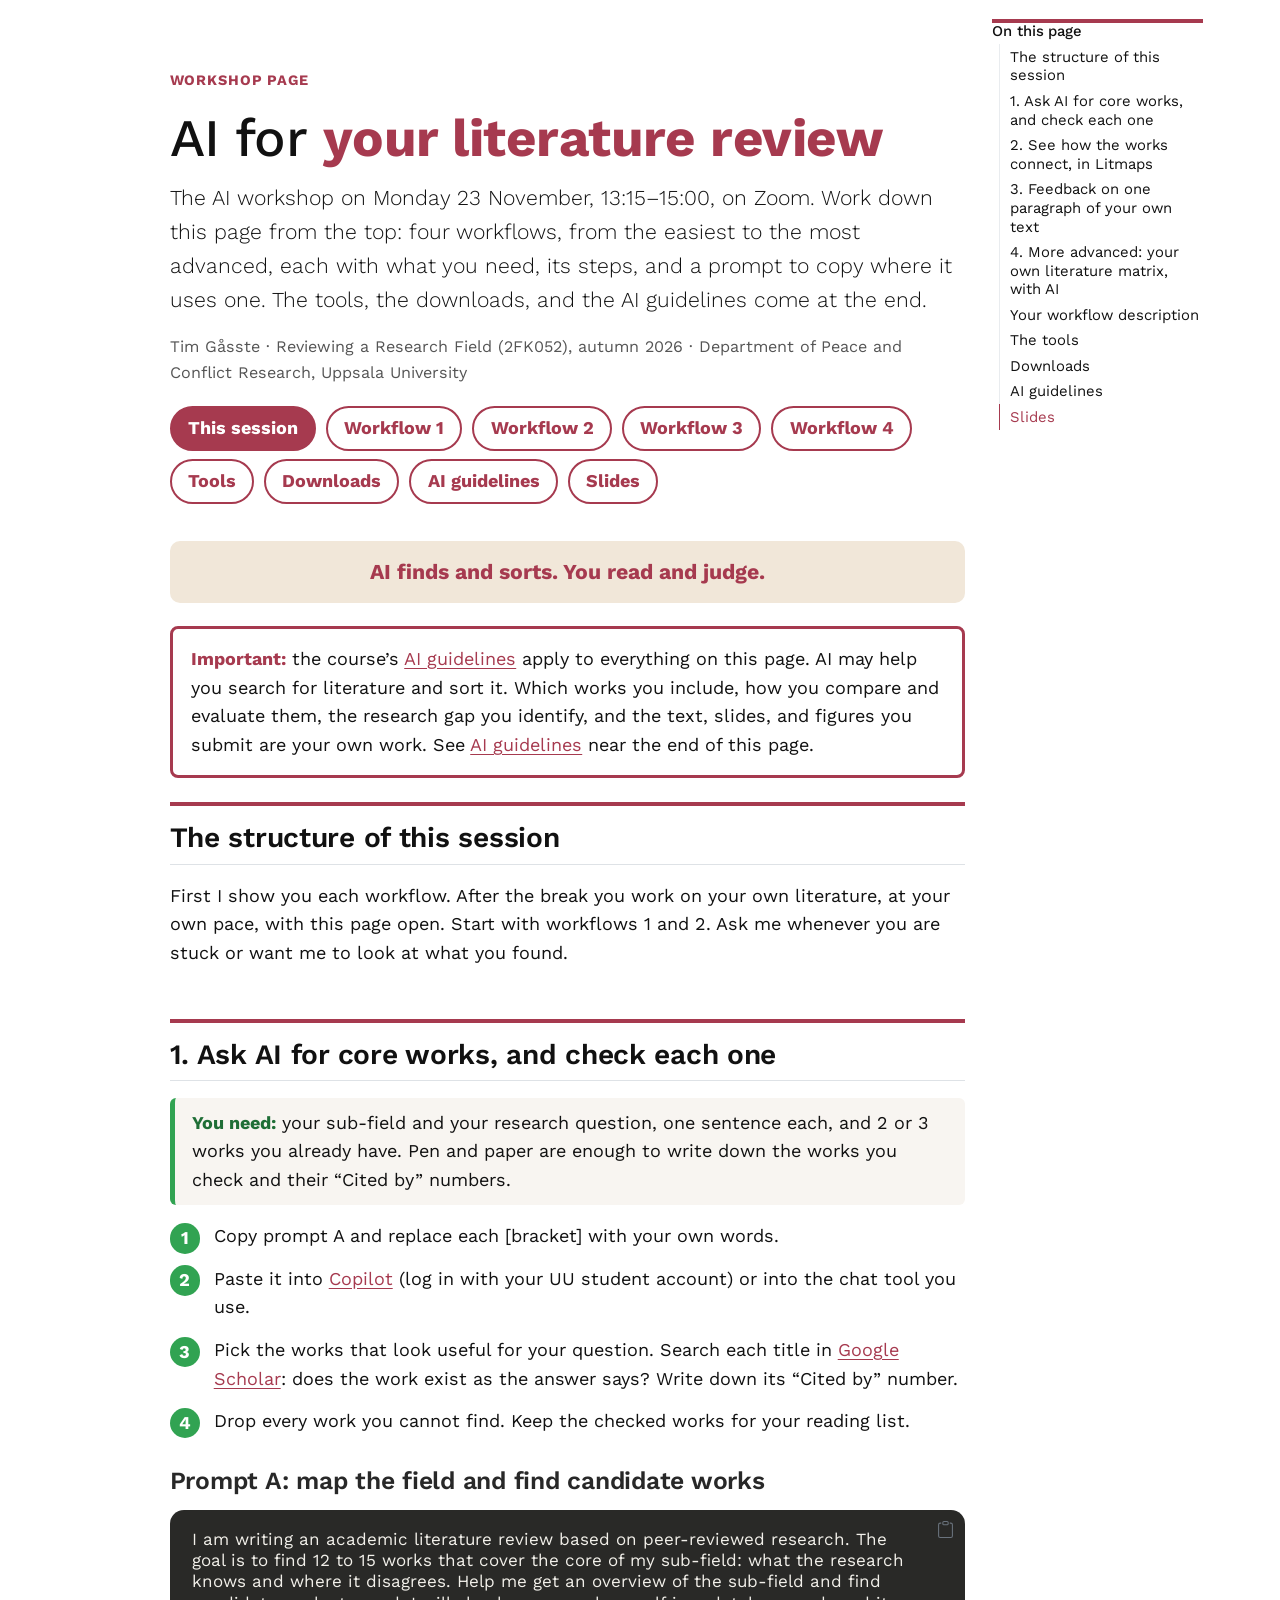
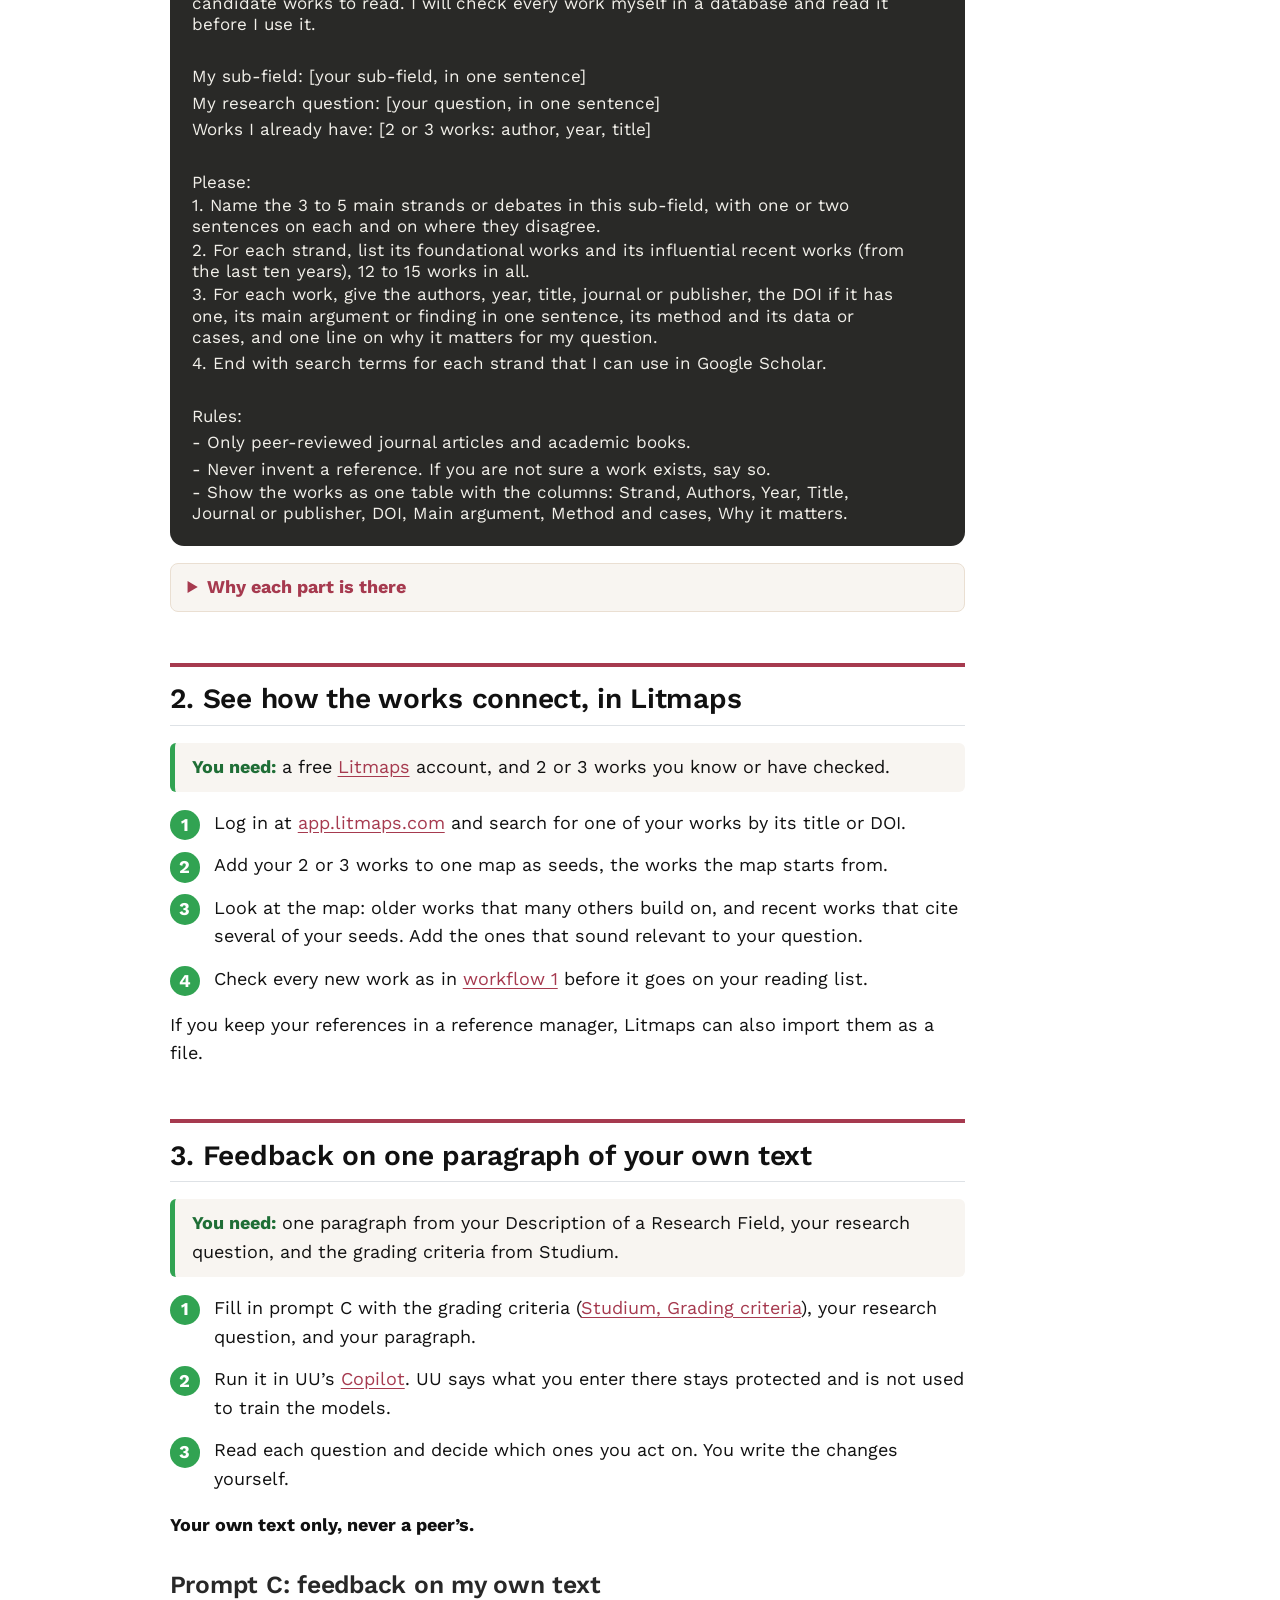
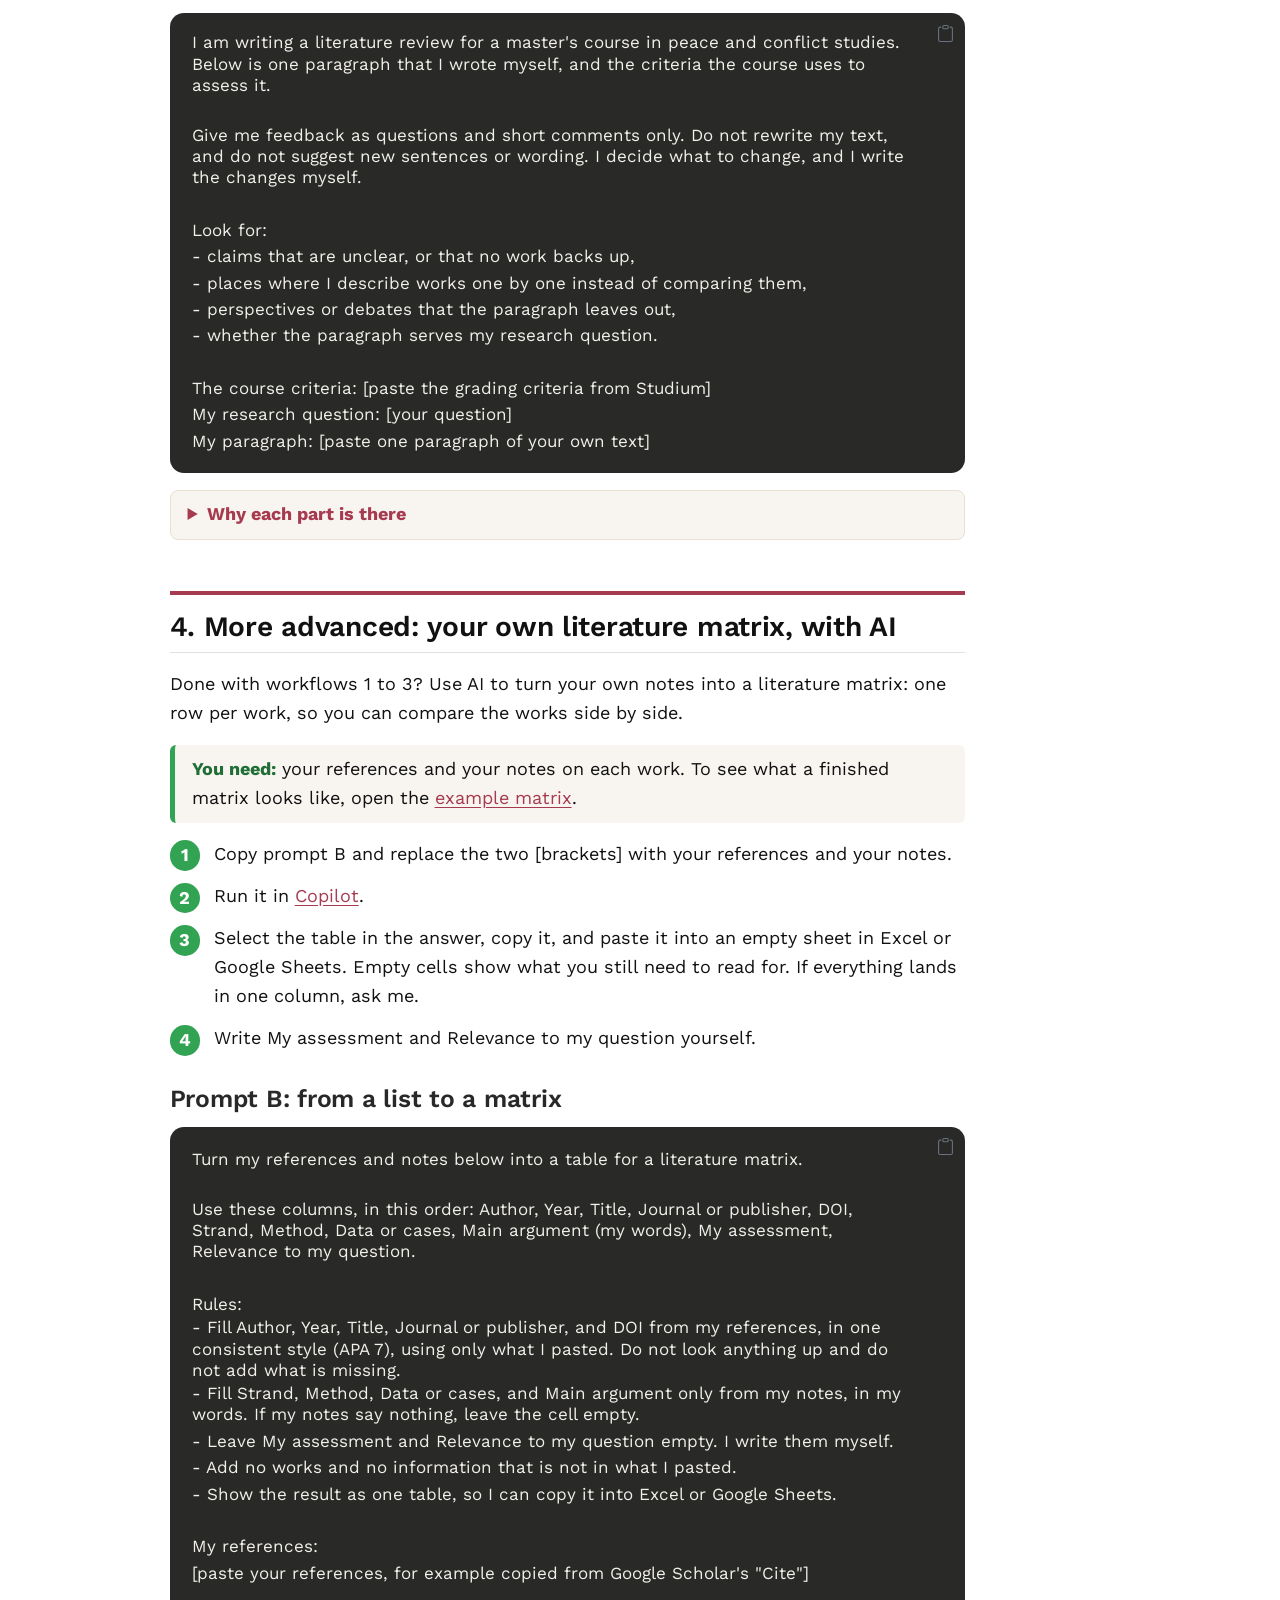
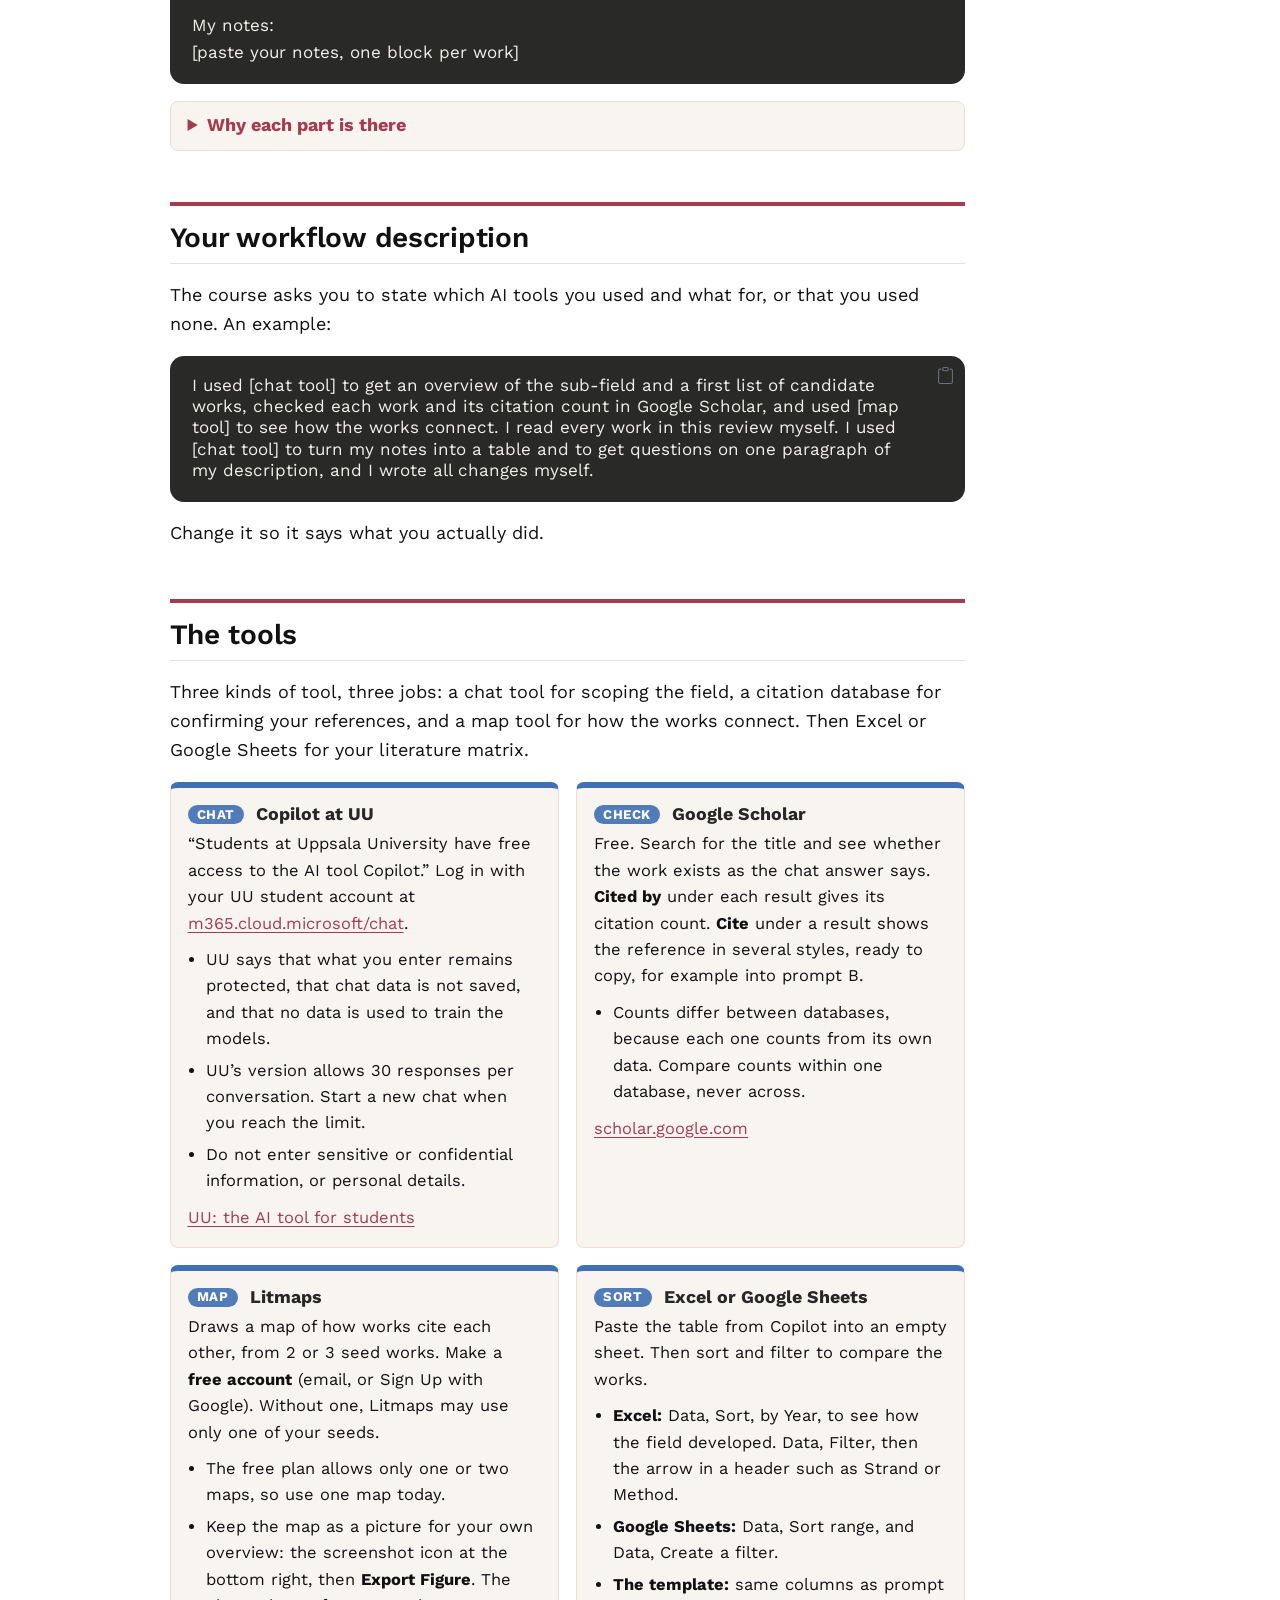
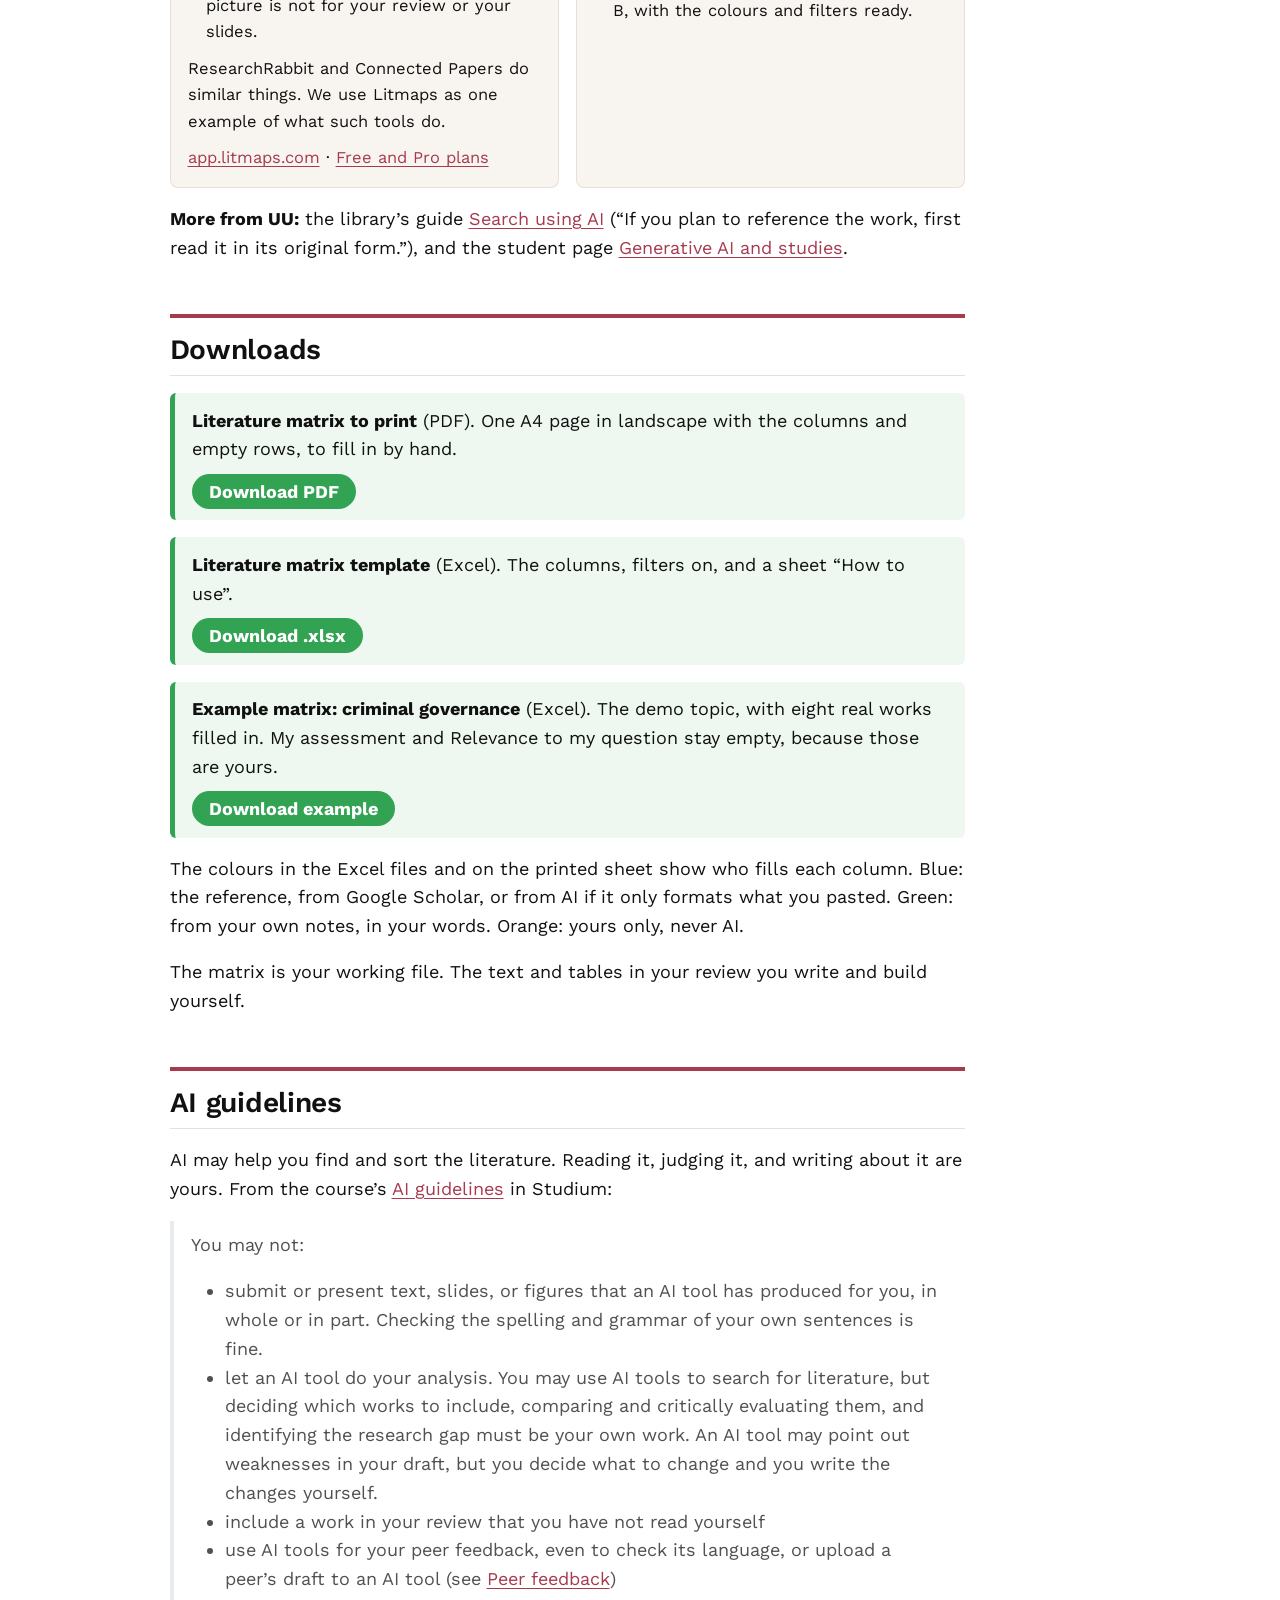
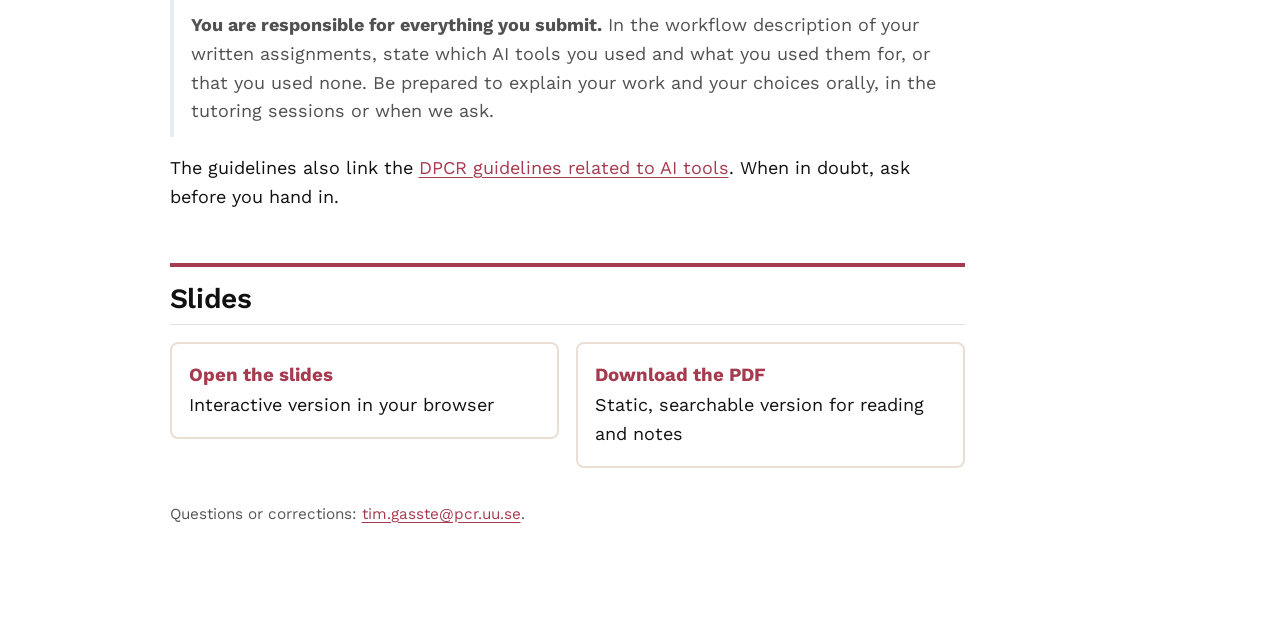
==== commit 19951f91: "Workshop page: four workflows, prompt A revised, the matrix with AI as workflow 4, sentence case (Ti" ====
--- a/docs/index.html
+++ b/docs/index.html
@@ -7,7 +7,7 @@
 <meta name="viewport" content="width=device-width, initial-scale=1.0, user-scalable=yes">
 
 
-<title>AI for Your Literature Review – AI workshop · Reviewing a Research Field</title>
+<title>AI for your literature review – AI workshop · Reviewing a Research Field</title>
 <style>
 /* Default styles provided by pandoc.
 ** See https://pandoc.org/MANUAL.html#variables-for-html for config info.
@@ -76,7 +76,7 @@
 <link href="site_libs/quarto-html/quarto-syntax-highlighting-5de16f5e46225c21e2daa90d340bf64f.css" rel="stylesheet" id="quarto-text-highlighting-styles">
 <script src="site_libs/bootstrap/bootstrap.min.js"></script>
 <link href="site_libs/bootstrap/bootstrap-icons.css" rel="stylesheet">
-<link href="site_libs/bootstrap/bootstrap-dbc4f3bac55d3653f18f65b9cdd3c2e6.min.css" rel="stylesheet" append-hash="true" id="quarto-bootstrap" data-mode="light">
+<link href="site_libs/bootstrap/bootstrap-5a3ef9d4774e575a558c1edbf361fdce.min.css" rel="stylesheet" append-hash="true" id="quarto-bootstrap" data-mode="light">
 <script id="quarto-search-options" type="application/json">{
   "language": {
     "search-no-results-text": "No results",
@@ -110,19 +110,15 @@
     <h2 id="toc-title">On this page</h2>
    
   <ul>
-  <li><a href="#how" id="toc-how" class="nav-link active" data-scroll-target="#how">How the afternoon works</a></li>
+  <li><a href="#how" id="toc-how" class="nav-link active" data-scroll-target="#how">The structure of this session</a></li>
   <li><a href="#workflow-1" id="toc-workflow-1" class="nav-link" data-scroll-target="#workflow-1">1. Ask AI for core works, and check each one</a></li>
   <li><a href="#workflow-2" id="toc-workflow-2" class="nav-link" data-scroll-target="#workflow-2">2. See how the works connect, in Litmaps</a></li>
   <li><a href="#workflow-3" id="toc-workflow-3" class="nav-link" data-scroll-target="#workflow-3">3. Feedback on one paragraph of your own text</a></li>
-  <li><a href="#advanced" id="toc-advanced" class="nav-link" data-scroll-target="#advanced">More advanced</a>
-  <ul class="collapse">
-  <li><a href="#workflow-4" id="toc-workflow-4" class="nav-link" data-scroll-target="#workflow-4">4. A reading order for your checked list</a></li>
-  <li><a href="#workflow-5" id="toc-workflow-5" class="nav-link" data-scroll-target="#workflow-5">5. A literature matrix</a></li>
-  </ul></li>
-  <li><a href="#take-home" id="toc-take-home" class="nav-link" data-scroll-target="#take-home">At the end</a></li>
+  <li><a href="#workflow-4" id="toc-workflow-4" class="nav-link" data-scroll-target="#workflow-4">4. More advanced: your own literature matrix, with AI</a></li>
+  <li><a href="#take-home" id="toc-take-home" class="nav-link" data-scroll-target="#take-home">Your workflow description</a></li>
   <li><a href="#tools" id="toc-tools" class="nav-link" data-scroll-target="#tools">The tools</a></li>
   <li><a href="#downloads" id="toc-downloads" class="nav-link" data-scroll-target="#downloads">Downloads</a></li>
-  <li><a href="#rule" id="toc-rule" class="nav-link" data-scroll-target="#rule">The rule in short</a></li>
+  <li><a href="#rule" id="toc-rule" class="nav-link" data-scroll-target="#rule">AI guidelines</a></li>
   <li><a href="#slides" id="toc-slides" class="nav-link" data-scroll-target="#slides">Slides</a></li>
   </ul>
 </nav>
@@ -132,7 +128,7 @@
 
 <header id="title-block-header" class="quarto-title-block default">
 <div class="quarto-title">
-<h1 class="title">AI for Your Literature Review</h1>
+<h1 class="title">AI for your literature review</h1>
 </div>
 
 
@@ -154,15 +150,15 @@
 <p>Workshop page</p>
 </div>
 <section id="ai-for-your-literature-review" class="level1">
-<h1>AI for <strong>Your Literature Review</strong></h1>
+<h1>AI for <strong>your literature review</strong></h1>
 <div class="lead">
-<p>The AI workshop on Monday 23 November, 13:15–15:00, on Zoom. Work down this page: five workflows, from the easiest to the most advanced, each with what you need and its steps, and a prompt to copy where it uses one. The tools, the downloads, and the course rule come at the end.</p>
+<p>The AI workshop on Monday 23 November, 13:15–15:00, on Zoom. Work down this page from the top: four workflows, from the easiest to the most advanced, each with what you need, its steps, and a prompt to copy where it uses one. The tools, the downloads, and the AI guidelines come at the end.</p>
 </div>
 <div class="byline">
 <p>Tim Gåsste · Reviewing a Research Field (2FK052), autumn 2026 · Department of Peace and Conflict Research, Uppsala University</p>
 </div>
 <div class="jump">
-<p><a href="#how" class="primary">How it works</a> <a href="#workflow-1">Workflow 1</a> <a href="#workflow-2">Workflow 2</a> <a href="#workflow-3">Workflow 3</a> <a href="#advanced">More advanced</a> <a href="#tools">Tools</a> <a href="#downloads">Downloads</a> <a href="#rule">The rule</a> <a href="#slides">Slides</a></p>
+<p><a href="#how" class="primary">This session</a> <a href="#workflow-1">Workflow 1</a> <a href="#workflow-2">Workflow 2</a> <a href="#workflow-3">Workflow 3</a> <a href="#workflow-4">Workflow 4</a> <a href="#tools">Tools</a> <a href="#downloads">Downloads</a> <a href="#rule">AI guidelines</a> <a href="#slides">Slides</a></p>
 </div>
 </section>
 </div>
@@ -170,10 +166,10 @@
 <p><strong>AI finds and sorts. You read and judge.</strong></p>
 </div>
 <div class="notice">
-<p><strong>Important:</strong> the course’s <a href="https://uppsala.instructure.com/courses/121481/pages/ai-guidelines">AI guidelines</a> apply to everything on this page. AI may help you search for literature and sort it. Which works you include, how you compare and evaluate them, the research gap you identify, and the text, slides, and figures you submit are your own work. See <a href="#rule">The rule in short</a>.</p>
+<p><strong>Important:</strong> the course’s <a href="https://uppsala.instructure.com/courses/121481/pages/ai-guidelines">AI guidelines</a> apply to everything on this page. AI may help you search for literature and sort it. Which works you include, how you compare and evaluate them, the research gap you identify, and the text, slides, and figures you submit are your own work. See <a href="#rule">AI guidelines</a> near the end of this page.</p>
 </div>
 <section id="how" class="level2">
-<h2 class="anchored" data-anchor-id="how">How the afternoon works</h2>
+<h2 class="anchored" data-anchor-id="how">The structure of this session</h2>
 <p>First I show you each workflow. After the break you work on your own literature, at your own pace, with this page open. Start with workflows 1 and 2. Ask me whenever you are stuck or want me to look at what you found.</p>
 </section>
 <section id="workflow-1" class="level2">
@@ -186,38 +182,39 @@
 <li>Copy prompt A and replace each [bracket] with your own words.</li>
 <li>Paste it into <a href="https://m365.cloud.microsoft/chat">Copilot</a> (log in with your UU student account) or into the chat tool you use.</li>
 <li>Pick the works that look useful for your question. Search each title in <a href="#scholar">Google Scholar</a>: does the work exist as the answer says? Write down its “Cited by” number.</li>
-<li>Drop every work you cannot find. Keep 5 to 10 checked works for your reading list.</li>
+<li>Drop every work you cannot find. Keep the checked works for your reading list.</li>
 </ol>
 </div>
 <section id="prompt-a" class="level3 unlisted">
 <h3 class="unlisted anchored" data-anchor-id="prompt-a">Prompt A: map the field and find candidate works</h3>
-<div class="code-copy-outer-scaffold"><div class="sourceCode" id="cb1"><pre class="sourceCode markdown prompt code-with-copy"><code class="sourceCode markdown"><span id="cb1-1"><a href="#cb1-1" aria-hidden="true" tabindex="-1"></a>I am a master's student in peace and conflict studies. For a course, I am writing a literature review of one sub-field: what the research knows, where it disagrees, and what is still missing. Help me get an overview of the sub-field and find candidate works to read. I will check every work myself in a database and read it before I use it.</span>
+<div class="code-copy-outer-scaffold"><div class="sourceCode" id="cb1"><pre class="sourceCode markdown prompt code-with-copy"><code class="sourceCode markdown"><span id="cb1-1"><a href="#cb1-1" aria-hidden="true" tabindex="-1"></a>I am writing an academic literature review based on peer-reviewed research. The goal is to find 12 to 15 works that cover the core of my sub-field: what the research knows and where it disagrees. Help me get an overview of the sub-field and find candidate works to read. I will check every work myself in a database and read it before I use it.</span>
 <span id="cb1-2"><a href="#cb1-2" aria-hidden="true" tabindex="-1"></a></span>
 <span id="cb1-3"><a href="#cb1-3" aria-hidden="true" tabindex="-1"></a>My sub-field: <span class="co">[</span><span class="ot">your sub-field, in one sentence</span><span class="co">]</span></span>
 <span id="cb1-4"><a href="#cb1-4" aria-hidden="true" tabindex="-1"></a>My research question: <span class="co">[</span><span class="ot">your question, in one sentence</span><span class="co">]</span></span>
 <span id="cb1-5"><a href="#cb1-5" aria-hidden="true" tabindex="-1"></a>Works I already have: <span class="co">[</span><span class="ot">2 or 3 works: author, year, title</span><span class="co">]</span></span>
 <span id="cb1-6"><a href="#cb1-6" aria-hidden="true" tabindex="-1"></a></span>
 <span id="cb1-7"><a href="#cb1-7" aria-hidden="true" tabindex="-1"></a>Please:</span>
-<span id="cb1-8"><a href="#cb1-8" aria-hidden="true" tabindex="-1"></a><span class="ss">1. </span>Name the 3 to 5 main strands or debates in this sub-field, with one or two sentences on each.</span>
-<span id="cb1-9"><a href="#cb1-9" aria-hidden="true" tabindex="-1"></a><span class="ss">2. </span>For each strand, list 2 or 3 foundational works and 2 or 3 influential recent works (from the last ten years).</span>
-<span id="cb1-10"><a href="#cb1-10" aria-hidden="true" tabindex="-1"></a><span class="ss">3. </span>For each work, give the authors, year, title, journal or publisher, the DOI if it has one, one line on why it matters for my question, and how sure you are that the reference is correct (sure, fairly sure, or not sure).</span>
-<span id="cb1-11"><a href="#cb1-11" aria-hidden="true" tabindex="-1"></a></span>
-<span id="cb1-12"><a href="#cb1-12" aria-hidden="true" tabindex="-1"></a>Rules:</span>
-<span id="cb1-13"><a href="#cb1-13" aria-hidden="true" tabindex="-1"></a><span class="ss">- </span>Never invent a reference. If you are not sure a work exists, write "not sure" and give me search terms to find it instead.</span>
-<span id="cb1-14"><a href="#cb1-14" aria-hidden="true" tabindex="-1"></a><span class="ss">- </span>Do not rank the works by citations and do not guess citation counts. I take those from a database.</span>
-<span id="cb1-15"><a href="#cb1-15" aria-hidden="true" tabindex="-1"></a><span class="ss">- </span>Prefer peer-reviewed journal articles and academic books.</span>
-<span id="cb1-16"><a href="#cb1-16" aria-hidden="true" tabindex="-1"></a><span class="ss">- </span>Show the result as one table with the columns: Strand, Authors, Year, Title, Journal or publisher, DOI, Why it matters, How sure.</span></code></pre></div><button title="Copy to Clipboard" class="code-copy-button"><i class="bi"></i></button></div>
+<span id="cb1-8"><a href="#cb1-8" aria-hidden="true" tabindex="-1"></a><span class="ss">1. </span>Name the 3 to 5 main strands or debates in this sub-field, with one or two sentences on each and on where they disagree.</span>
+<span id="cb1-9"><a href="#cb1-9" aria-hidden="true" tabindex="-1"></a><span class="ss">2. </span>For each strand, list its foundational works and its influential recent works (from the last ten years), 12 to 15 works in all.</span>
+<span id="cb1-10"><a href="#cb1-10" aria-hidden="true" tabindex="-1"></a><span class="ss">3. </span>For each work, give the authors, year, title, journal or publisher, the DOI if it has one, its main argument or finding in one sentence, its method and its data or cases, and one line on why it matters for my question.</span>
+<span id="cb1-11"><a href="#cb1-11" aria-hidden="true" tabindex="-1"></a><span class="ss">4. </span>End with search terms for each strand that I can use in Google Scholar.</span>
+<span id="cb1-12"><a href="#cb1-12" aria-hidden="true" tabindex="-1"></a></span>
+<span id="cb1-13"><a href="#cb1-13" aria-hidden="true" tabindex="-1"></a>Rules:</span>
+<span id="cb1-14"><a href="#cb1-14" aria-hidden="true" tabindex="-1"></a><span class="ss">- </span>Only peer-reviewed journal articles and academic books.</span>
+<span id="cb1-15"><a href="#cb1-15" aria-hidden="true" tabindex="-1"></a><span class="ss">- </span>Never invent a reference. If you are not sure a work exists, say so.</span>
+<span id="cb1-16"><a href="#cb1-16" aria-hidden="true" tabindex="-1"></a><span class="ss">- </span>Show the works as one table with the columns: Strand, Authors, Year, Title, Journal or publisher, DOI, Main argument, Method and cases, Why it matters.</span></code></pre></div><button title="Copy to Clipboard" class="code-copy-button"><i class="bi"></i></button></div>
 <details class="why">
 <summary>
 Why each part is there
 </summary>
 <ul>
-<li><strong>Who you are and what the review is:</strong> the model pitches the answer at the right level and looks for debates, not only for facts.</li>
+<li><strong>The goal:</strong> the model looks for the core of your sub-field, not for everything written on it.</li>
 <li><strong>Your sub-field, question, and works:</strong> the more concrete, the closer the works. Your own works anchor the search in the right literature.</li>
-<li><strong>Strands first:</strong> you get a first map of the field before the list. Check it against your reading. How you structure your review is yours.</li>
-<li><strong>How sure:</strong> chat models also produce references that look right and do not exist. The column tells you where to check first, but you check every one.</li>
-<li><strong>No citation counts:</strong> chat models guess them. Google Scholar or OpenAlex count them.</li>
-<li><strong>One table:</strong> easy to check line by line, and easy to move into your matrix later.</li>
+<li><strong>Strands and where they disagree:</strong> a first map of the field before the list. Check it against your reading. Comparing the works and structuring your review are yours.</li>
+<li><strong>Argument, method, and cases:</strong> help you pick what to read first. They are the model’s guess until you have read the work, and your matrix takes them from your own notes.</li>
+<li><strong>Search terms:</strong> to find more in Google Scholar yourself.</li>
+<li><strong>Peer-reviewed only, nothing invented:</strong> chat models also produce references that look right and do not exist. Check every one.</li>
+<li><strong>One table:</strong> easy to check line by line.</li>
 </ul>
 </details>
 </section>
@@ -278,90 +275,38 @@
 </details>
 </section>
 </section>
-<section id="advanced" class="level2">
-<h2 class="anchored" data-anchor-id="advanced">More advanced</h2>
-<section id="workflow-4" class="level3">
-<h3 class="anchored" data-anchor-id="workflow-4">4. A reading order for your checked list</h3>
+<section id="workflow-4" class="level2">
+<h2 class="anchored" data-anchor-id="workflow-4">4. More advanced: your own literature matrix, with AI</h2>
+<p>Done with workflows 1 to 3? Use AI to turn your own notes into a literature matrix: one row per work, so you can compare the works side by side.</p>
 <div class="need">
-<p><strong>You need:</strong> 5 to 10 works you checked in one database, each with its citation count and one line from your notes or the abstract.</p>
+<p><strong>You need:</strong> your references and your notes on each work. To see what a finished matrix looks like, open the <a href="downloads/literature-matrix-criminal-governance.xlsx">example matrix</a>.</p>
 </div>
 <div class="steps">
 <ol type="1">
-<li>Fill in prompt A2 with your checked list and run it.</li>
-<li>Use the four groups to decide what to read first. Whether a work goes into your review you decide after reading it.</li>
-</ol>
-</div>
-<section id="prompt-a2" class="level4 unlisted">
-<h4 class="unlisted anchored" data-anchor-id="prompt-a2">Prompt A2: a reading order for my checked list</h4>
-<div class="code-copy-outer-scaffold"><div class="sourceCode" id="cb3"><pre class="sourceCode markdown prompt code-with-copy"><code class="sourceCode markdown"><span id="cb3-1"><a href="#cb3-1" aria-hidden="true" tabindex="-1"></a>Below is my shortlist of works on <span class="co">[</span><span class="ot">your sub-field</span><span class="co">]</span>. I checked each work in <span class="co">[</span><span class="ot">Google Scholar or OpenAlex</span><span class="co">]</span> and wrote down its year and its citation count from that database.</span>
-<span id="cb3-2"><a href="#cb3-2" aria-hidden="true" tabindex="-1"></a></span>
-<span id="cb3-3"><a href="#cb3-3" aria-hidden="true" tabindex="-1"></a>My research question: <span class="co">[</span><span class="ot">your question</span><span class="co">]</span></span>
-<span id="cb3-4"><a href="#cb3-4" aria-hidden="true" tabindex="-1"></a></span>
-<span id="cb3-5"><a href="#cb3-5" aria-hidden="true" tabindex="-1"></a>My shortlist (author, year, title, citations, and one line from my notes or the abstract):</span>
-<span id="cb3-6"><a href="#cb3-6" aria-hidden="true" tabindex="-1"></a><span class="co">[</span><span class="ot">paste your checked shortlist</span><span class="co">]</span></span>
-<span id="cb3-7"><a href="#cb3-7" aria-hidden="true" tabindex="-1"></a></span>
-<span id="cb3-8"><a href="#cb3-8" aria-hidden="true" tabindex="-1"></a>Please sort the list into a reading order and give one line of reason for each work:</span>
-<span id="cb3-9"><a href="#cb3-9" aria-hidden="true" tabindex="-1"></a><span class="ss">1. </span>Central works: the ones many others build on.</span>
-<span id="cb3-10"><a href="#cb3-10" aria-hidden="true" tabindex="-1"></a><span class="ss">2. </span>Bridges: works that connect two strands or debates.</span>
-<span id="cb3-11"><a href="#cb3-11" aria-hidden="true" tabindex="-1"></a><span class="ss">3. </span>Recent and rising: works from the last five years with many citations per year (citations divided by the years since publication).</span>
-<span id="cb3-12"><a href="#cb3-12" aria-hidden="true" tabindex="-1"></a><span class="ss">4. </span>Closest to my question: the works that speak most directly to my research question.</span>
-<span id="cb3-13"><a href="#cb3-13" aria-hidden="true" tabindex="-1"></a>Put a work in a group only when you can give the reason from what I pasted, and say when you cannot tell. Use only the works on my list and only the citation numbers I gave you. Do not tell me which works to include in my review. I decide that after reading them.</span></code></pre></div><button title="Copy to Clipboard" class="code-copy-button"><i class="bi"></i></button></div>
-<details class="why">
-<summary>
-Why each part is there
-</summary>
-<ul>
-<li><strong>Your checked list and your numbers:</strong> the model sorts what you verified, so nothing invented enters, and the counts come from one database.</li>
-<li><strong>Citations per year:</strong> a recent work cannot have as many citations as a classic. Per year it can be compared.</li>
-<li><strong>One line per work:</strong> the model sorts from what you give it. Titles alone make every work look like a bridge.</li>
-<li><strong>Four groups:</strong> “most important” means different things. Central, bridging, rising, and closest to your question are four different reasons to read a work.</li>
-<li><strong>A reading order, not a selection:</strong> which works go into your review is your judgment, after reading. That is the course rule.</li>
-</ul>
-</details>
-</section>
-</section>
-<section id="workflow-5" class="level3">
-<h3 class="anchored" data-anchor-id="workflow-5">5. A literature matrix</h3>
-<div class="need">
-<p><strong>You need:</strong> your works and your notes on them.</p>
-</div>
-<p><strong>The simple way:</strong></p>
-<div class="steps">
-<ol type="1">
-<li>Print the <a href="downloads/literature-matrix-print.pdf">matrix sheet</a>, or open the <a href="downloads/literature-matrix-template.xlsx">matrix template</a> on your computer.</li>
-<li>Fill in one row per work, from your references and your notes.</li>
-<li>Which cells are still empty? That is what you still need to read for.</li>
+<li>Copy prompt B and replace the two [brackets] with your references and your notes.</li>
+<li>Run it in <a href="https://m365.cloud.microsoft/chat">Copilot</a>.</li>
+<li>Select the table in the answer, copy it, and paste it into an empty sheet in Excel or Google Sheets. Empty cells show what you still need to read for. If everything lands in one column, ask me.</li>
 <li>Write My assessment and Relevance to my question yourself.</li>
 </ol>
 </div>
-<p><strong>If you are used to Excel or Google Sheets,</strong> prompt B can turn your references and notes into the table:</p>
-<div class="steps">
-<ol type="1">
-<li>Download the <a href="downloads/literature-matrix-template.xlsx">matrix template</a>.</li>
-<li>Paste your references and your notes into prompt B and run it.</li>
-<li>Save the answer as a <code>.csv</code> file, as <a href="#save-csv">shown below the prompt</a>. In Excel, open it with Data, From Text/CSV. In Google Sheets, use File, Import.</li>
-<li>Sort by year and filter by strand or method. Which cells are still empty? That is what you still need to read for.</li>
-<li>Write My assessment and Relevance to my question yourself.</li>
-</ol>
-</div>
-<section id="prompt-b" class="level4 unlisted">
-<h4 class="unlisted anchored" data-anchor-id="prompt-b">Prompt B: from a list to a matrix</h4>
-<div class="code-copy-outer-scaffold"><div class="sourceCode" id="cb4"><pre class="sourceCode markdown prompt code-with-copy"><code class="sourceCode markdown"><span id="cb4-1"><a href="#cb4-1" aria-hidden="true" tabindex="-1"></a>Turn my references and notes below into a table for a literature matrix.</span>
-<span id="cb4-2"><a href="#cb4-2" aria-hidden="true" tabindex="-1"></a></span>
-<span id="cb4-3"><a href="#cb4-3" aria-hidden="true" tabindex="-1"></a>Use these columns, in this order: Author, Year, Title, Journal or publisher, DOI, Strand, Method, Data or cases, Main argument (my words), My assessment, Relevance to my question.</span>
-<span id="cb4-4"><a href="#cb4-4" aria-hidden="true" tabindex="-1"></a></span>
-<span id="cb4-5"><a href="#cb4-5" aria-hidden="true" tabindex="-1"></a>Rules:</span>
-<span id="cb4-6"><a href="#cb4-6" aria-hidden="true" tabindex="-1"></a><span class="ss">- </span>Fill Author, Year, Title, Journal or publisher, and DOI from my references, in one consistent style (APA 7), using only what I pasted. Do not look anything up and do not add what is missing.</span>
-<span id="cb4-7"><a href="#cb4-7" aria-hidden="true" tabindex="-1"></a><span class="ss">- </span>Fill Strand, Method, Data or cases, and Main argument only from my notes, in my words. If my notes say nothing, leave the cell empty.</span>
-<span id="cb4-8"><a href="#cb4-8" aria-hidden="true" tabindex="-1"></a><span class="ss">- </span>Leave My assessment and Relevance to my question empty. I write them myself.</span>
-<span id="cb4-9"><a href="#cb4-9" aria-hidden="true" tabindex="-1"></a><span class="ss">- </span>Add no works and no information that is not in what I pasted.</span>
-<span id="cb4-10"><a href="#cb4-10" aria-hidden="true" tabindex="-1"></a><span class="ss">- </span>Give the table as CSV with a header row, in one code block, so I can save it as a .csv file and open it in Excel.</span>
-<span id="cb4-11"><a href="#cb4-11" aria-hidden="true" tabindex="-1"></a></span>
-<span id="cb4-12"><a href="#cb4-12" aria-hidden="true" tabindex="-1"></a>My references:</span>
-<span id="cb4-13"><a href="#cb4-13" aria-hidden="true" tabindex="-1"></a><span class="co">[</span><span class="ot">paste your references, for example copied from Google Scholar's "Cite"</span><span class="co">]</span></span>
-<span id="cb4-14"><a href="#cb4-14" aria-hidden="true" tabindex="-1"></a></span>
-<span id="cb4-15"><a href="#cb4-15" aria-hidden="true" tabindex="-1"></a>My notes:</span>
-<span id="cb4-16"><a href="#cb4-16" aria-hidden="true" tabindex="-1"></a><span class="co">[</span><span class="ot">paste your notes, one block per work</span><span class="co">]</span></span></code></pre></div><button title="Copy to Clipboard" class="code-copy-button"><i class="bi"></i></button></div>
+<section id="prompt-b" class="level3 unlisted">
+<h3 class="unlisted anchored" data-anchor-id="prompt-b">Prompt B: from a list to a matrix</h3>
+<div class="code-copy-outer-scaffold"><div class="sourceCode" id="cb3"><pre class="sourceCode markdown prompt code-with-copy"><code class="sourceCode markdown"><span id="cb3-1"><a href="#cb3-1" aria-hidden="true" tabindex="-1"></a>Turn my references and notes below into a table for a literature matrix.</span>
+<span id="cb3-2"><a href="#cb3-2" aria-hidden="true" tabindex="-1"></a></span>
+<span id="cb3-3"><a href="#cb3-3" aria-hidden="true" tabindex="-1"></a>Use these columns, in this order: Author, Year, Title, Journal or publisher, DOI, Strand, Method, Data or cases, Main argument (my words), My assessment, Relevance to my question.</span>
+<span id="cb3-4"><a href="#cb3-4" aria-hidden="true" tabindex="-1"></a></span>
+<span id="cb3-5"><a href="#cb3-5" aria-hidden="true" tabindex="-1"></a>Rules:</span>
+<span id="cb3-6"><a href="#cb3-6" aria-hidden="true" tabindex="-1"></a><span class="ss">- </span>Fill Author, Year, Title, Journal or publisher, and DOI from my references, in one consistent style (APA 7), using only what I pasted. Do not look anything up and do not add what is missing.</span>
+<span id="cb3-7"><a href="#cb3-7" aria-hidden="true" tabindex="-1"></a><span class="ss">- </span>Fill Strand, Method, Data or cases, and Main argument only from my notes, in my words. If my notes say nothing, leave the cell empty.</span>
+<span id="cb3-8"><a href="#cb3-8" aria-hidden="true" tabindex="-1"></a><span class="ss">- </span>Leave My assessment and Relevance to my question empty. I write them myself.</span>
+<span id="cb3-9"><a href="#cb3-9" aria-hidden="true" tabindex="-1"></a><span class="ss">- </span>Add no works and no information that is not in what I pasted.</span>
+<span id="cb3-10"><a href="#cb3-10" aria-hidden="true" tabindex="-1"></a><span class="ss">- </span>Show the result as one table, so I can copy it into Excel or Google Sheets.</span>
+<span id="cb3-11"><a href="#cb3-11" aria-hidden="true" tabindex="-1"></a></span>
+<span id="cb3-12"><a href="#cb3-12" aria-hidden="true" tabindex="-1"></a>My references:</span>
+<span id="cb3-13"><a href="#cb3-13" aria-hidden="true" tabindex="-1"></a><span class="co">[</span><span class="ot">paste your references, for example copied from Google Scholar's "Cite"</span><span class="co">]</span></span>
+<span id="cb3-14"><a href="#cb3-14" aria-hidden="true" tabindex="-1"></a></span>
+<span id="cb3-15"><a href="#cb3-15" aria-hidden="true" tabindex="-1"></a>My notes:</span>
+<span id="cb3-16"><a href="#cb3-16" aria-hidden="true" tabindex="-1"></a><span class="co">[</span><span class="ot">paste your notes, one block per work</span><span class="co">]</span></span></code></pre></div><button title="Copy to Clipboard" class="code-copy-button"><i class="bi"></i></button></div>
 <details class="why">
 <summary>
 Why each part is there
@@ -370,25 +315,20 @@
 <li><strong>Fixed columns:</strong> every work is described the same way, so you can sort and filter by strand, method, or cases and see the patterns across works.</li>
 <li><strong>Only what you pasted:</strong> the model formats, it does not add. An empty cell shows you what you still need to read for.</li>
 <li><strong>The last two columns stay yours:</strong> your assessment and the work’s relevance are the analysis the course grades.</li>
-<li><strong>CSV:</strong> opens in Excel or Google Sheets as columns. In Excel, use Data, From Text/CSV, so the columns split right on any computer.</li>
+<li><strong>One table:</strong> you can copy it into Excel or Google Sheets.</li>
 </ul>
 </details>
-<div id="save-csv" class="word-tip">
-<p><strong>Saving the answer as <code>.csv</code>:</strong> copy the code block from the answer, paste it into a plain text editor (Notepad on Windows, or TextEdit on a Mac after Format, Make Plain Text), and save it with the ending <code>.csv</code>. To keep the template’s colours, copy the rows under the header into its Matrix sheet.</p>
-</div>
-</section>
 </section>
 </section>
 <section id="take-home" class="level2">
-<h2 class="anchored" data-anchor-id="take-home">At the end</h2>
-<p>One sentence for your workflow description. The course asks you to state which AI tools you used and what for, or that you used none. An example:</p>
-<div class="code-copy-outer-scaffold"><div class="sourceCode" id="cb5"><pre class="sourceCode markdown prompt code-with-copy"><code class="sourceCode markdown"><span id="cb5-1"><a href="#cb5-1" aria-hidden="true" tabindex="-1"></a>I used <span class="co">[</span><span class="ot">chat tool</span><span class="co">]</span> to get an overview of the sub-field and a first list of candidate works, checked each work and its citation count in Google Scholar, and used <span class="co">[</span><span class="ot">map tool</span><span class="co">]</span> to see how the works connect. I read every work in this review myself. I used <span class="co">[</span><span class="ot">chat tool</span><span class="co">]</span> to turn my notes into a table and to get questions on one paragraph of my description, and I wrote all changes myself.</span></code></pre></div><button title="Copy to Clipboard" class="code-copy-button"><i class="bi"></i></button></div>
-<p>Change it so it says what you actually did. If you ran prompt A2, add that the tool sorted your checked list into a reading order.</p>
-<p>Take home: your checked reading list, your map, your feedback questions, and, if you got that far, your reading order and your matrix.</p>
+<h2 class="anchored" data-anchor-id="take-home">Your workflow description</h2>
+<p>The course asks you to state which AI tools you used and what for, or that you used none. An example:</p>
+<div class="code-copy-outer-scaffold"><div class="sourceCode" id="cb4"><pre class="sourceCode markdown prompt code-with-copy"><code class="sourceCode markdown"><span id="cb4-1"><a href="#cb4-1" aria-hidden="true" tabindex="-1"></a>I used <span class="co">[</span><span class="ot">chat tool</span><span class="co">]</span> to get an overview of the sub-field and a first list of candidate works, checked each work and its citation count in Google Scholar, and used <span class="co">[</span><span class="ot">map tool</span><span class="co">]</span> to see how the works connect. I read every work in this review myself. I used <span class="co">[</span><span class="ot">chat tool</span><span class="co">]</span> to turn my notes into a table and to get questions on one paragraph of my description, and I wrote all changes myself.</span></code></pre></div><button title="Copy to Clipboard" class="code-copy-button"><i class="bi"></i></button></div>
+<p>Change it so it says what you actually did.</p>
 </section>
 <section id="tools" class="level2">
 <h2 class="anchored" data-anchor-id="tools">The tools</h2>
-<p>Three kinds of tool, each for what it does well: a chat tool for the overview and candidate works, a citation database for whether a work exists and how often it is cited, and a map tool for how the works connect. Then a literature matrix, on paper or in Excel or Google Sheets, to compare what you found.</p>
+<p>Three kinds of tool, three jobs: a chat tool for scoping the field, a citation database for confirming your references, and a map tool for how the works connect. Then Excel or Google Sheets for your literature matrix.</p>
 <div class="basics">
 <div id="copilot" class="basic">
 <section id="chat-copilot-at-uu" class="level4">
@@ -408,7 +348,6 @@
 <p>Free. Search for the title and see whether the work exists as the chat answer says. <strong>Cited by</strong> under each result gives its citation count. <strong>Cite</strong> under a result shows the reference in several styles, ready to copy, for example into prompt B.</p>
 <ul>
 <li>Counts differ between databases, because each one counts from its own data. Compare counts within one database, never across.</li>
-<li>For a recent work, divide its citations by the years since publication. Then it can be compared with a classic.</li>
 </ul>
 <p><a href="https://scholar.google.com">scholar.google.com</a></p>
 </section>
@@ -428,13 +367,12 @@
 <div id="excel" class="basic">
 <section id="sort-excel-or-google-sheets" class="level4">
 <h4 class="anchored" data-anchor-id="sort-excel-or-google-sheets"><span>Sort</span> Excel or Google Sheets</h4>
-<p>Open a <code>.csv</code> file through the menu, not by double-clicking it. A double-click uses your computer’s default settings, so all the columns can end up in one.</p>
+<p>Paste the table from Copilot into an empty sheet. Then sort and filter to compare the works.</p>
 <ul>
-<li><strong>Excel on Windows:</strong> Data tab, <strong>From Text/CSV</strong>, pick the file, Import, check that Delimiter is Comma, then <strong>Load</strong>. On a Mac the menus can differ.</li>
-<li><strong>Letters like å, ä, ö look wrong?</strong> Set File Origin to Unicode (UTF-8) in the same window.</li>
-<li><strong>Google Sheets:</strong> File, Import.</li>
+<li><strong>Excel:</strong> Data, Sort, by Year, to see how the field developed. Data, Filter, then the arrow in a header such as Strand or Method.</li>
+<li><strong>Google Sheets:</strong> Data, Sort range, and Data, Create a filter.</li>
+<li><strong>The template:</strong> same columns as prompt B, with the colours and filters ready.</li>
 </ul>
-<p><a href="https://support.microsoft.com/en-us/office/import-or-export-text-txt-or-csv-files-5250ac4c-663c-47ce-937b-339e391393ba">Microsoft: import text or CSV files</a></p>
 </section>
 </div>
 </div>
@@ -451,10 +389,6 @@
 <p><a href="downloads/literature-matrix-template.xlsx" class="button">Download .xlsx</a></p>
 </div>
 <div class="download">
-<p><strong>Literature matrix template</strong> (CSV). The header row only, for Google Sheets or any other program.</p>
-<p><a href="downloads/literature-matrix-template.csv" class="button">Download .csv</a></p>
-</div>
-<div class="download">
 <p><strong>Example matrix: criminal governance</strong> (Excel). The demo topic, with eight real works filled in. My assessment and Relevance to my question stay empty, because those are yours.</p>
 <p><a href="downloads/literature-matrix-criminal-governance.xlsx" class="button">Download example</a></p>
 </div>
@@ -462,7 +396,7 @@
 <p>The matrix is your working file. The text and tables in your review you write and build yourself.</p>
 </section>
 <section id="rule" class="level2">
-<h2 class="anchored" data-anchor-id="rule">The rule in short</h2>
+<h2 class="anchored" data-anchor-id="rule">AI guidelines</h2>
 <p>AI may help you find and sort the literature. Reading it, judging it, and writing about it are yours. From the course’s <a href="https://uppsala.instructure.com/courses/121481/pages/ai-guidelines">AI guidelines</a> in Studium:</p>
 <blockquote class="blockquote">
 <p>You may not:</p>
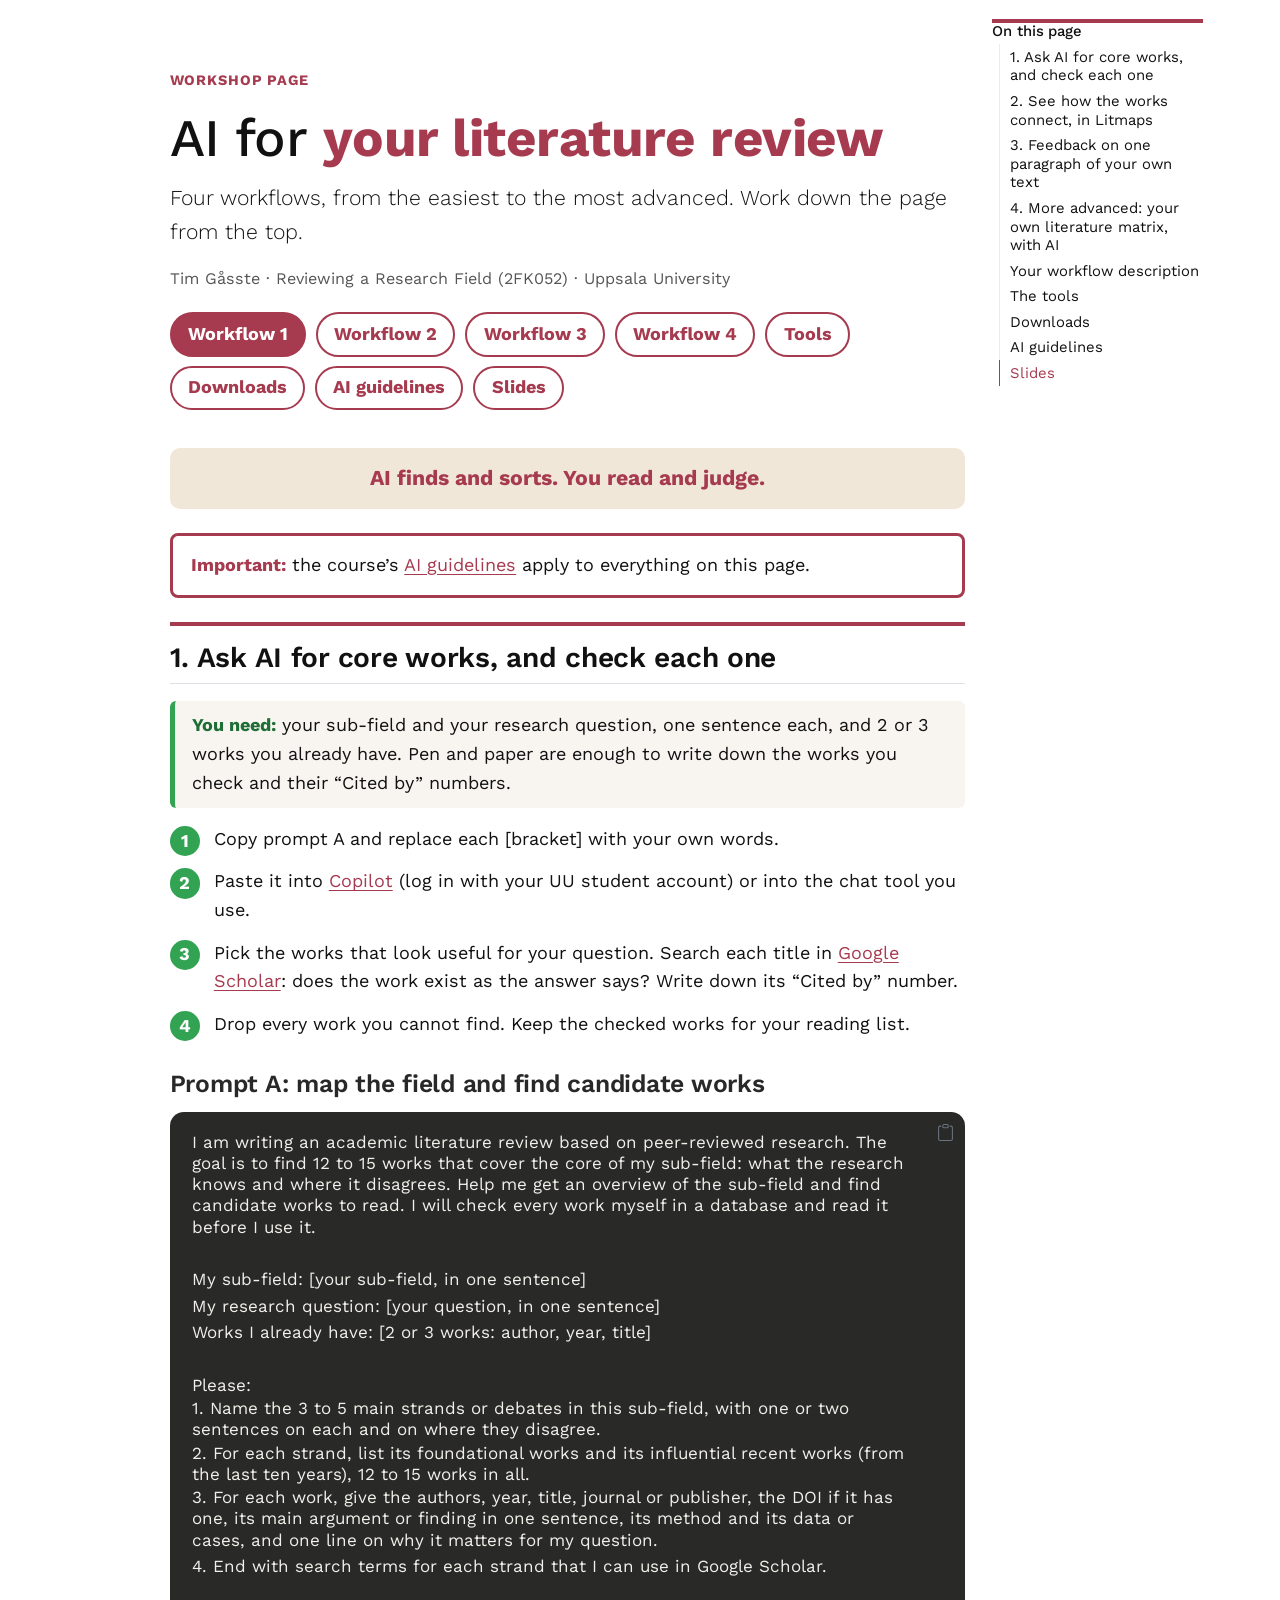
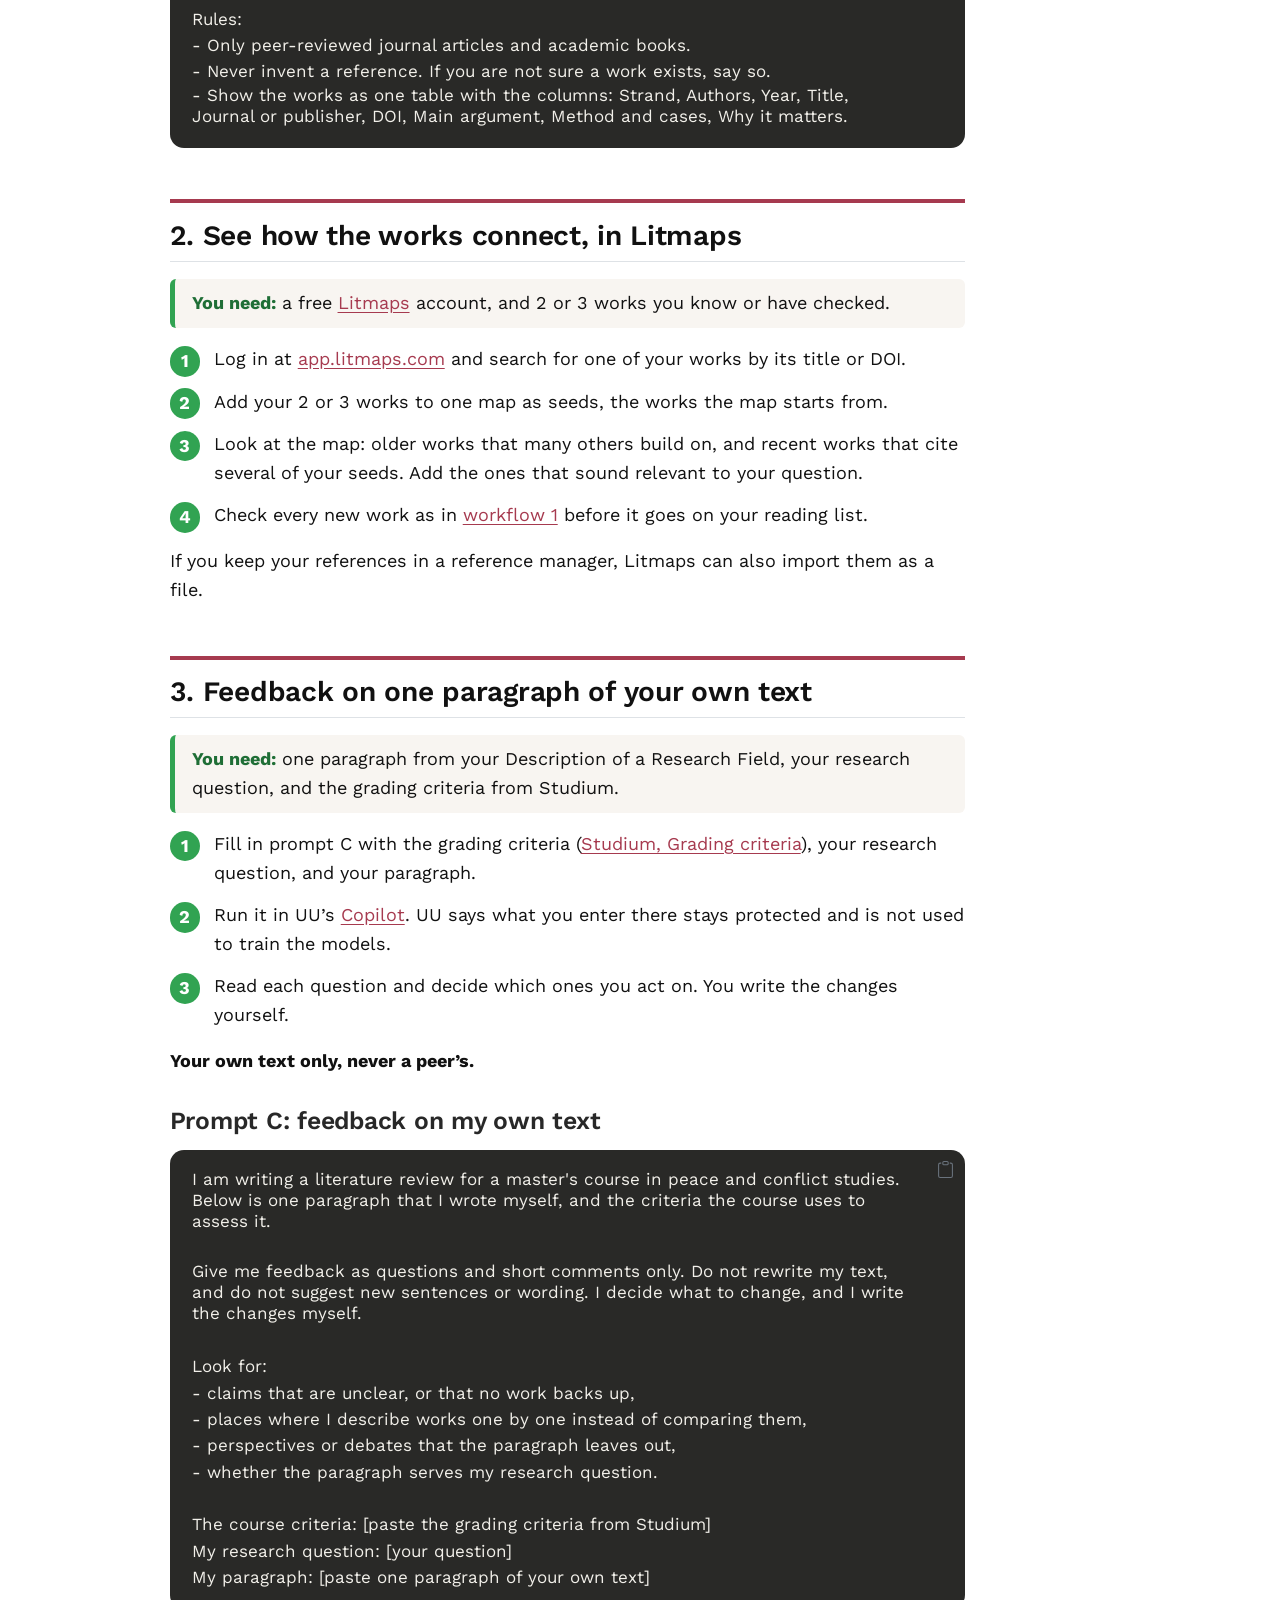
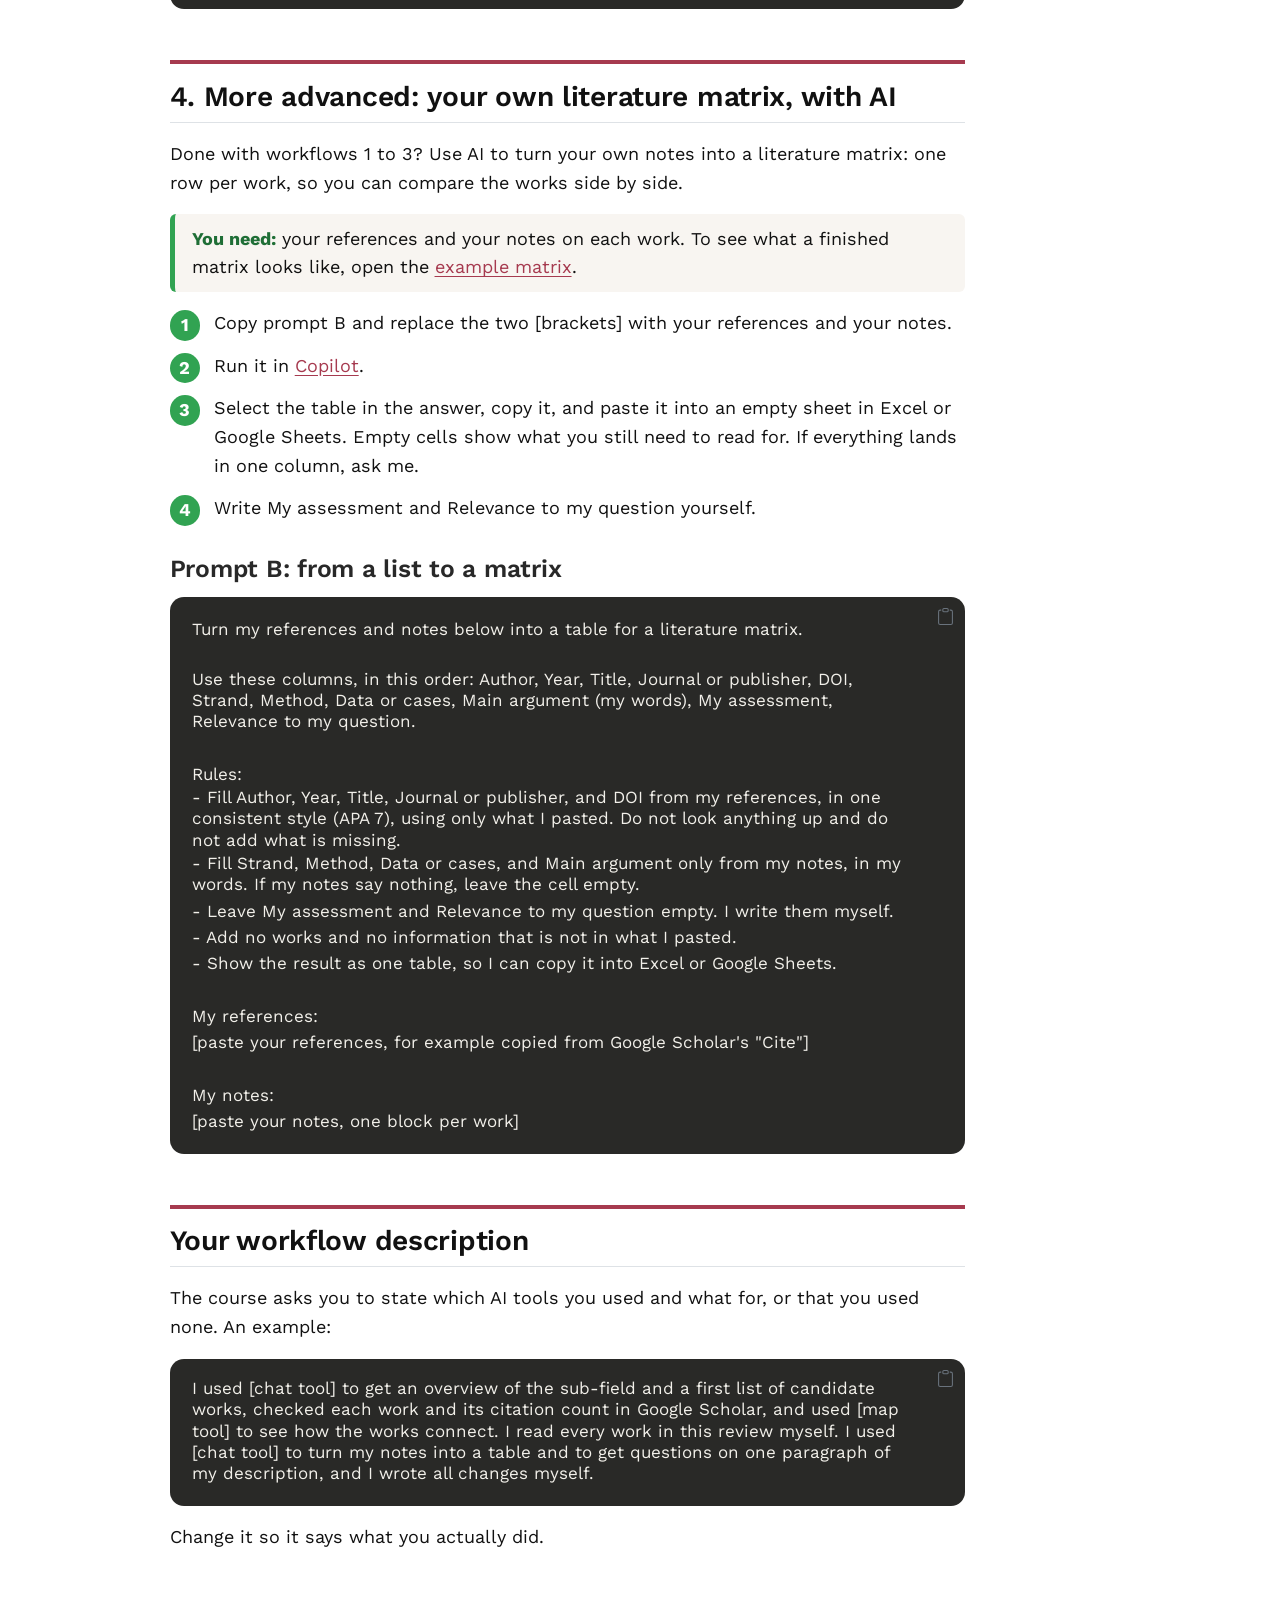
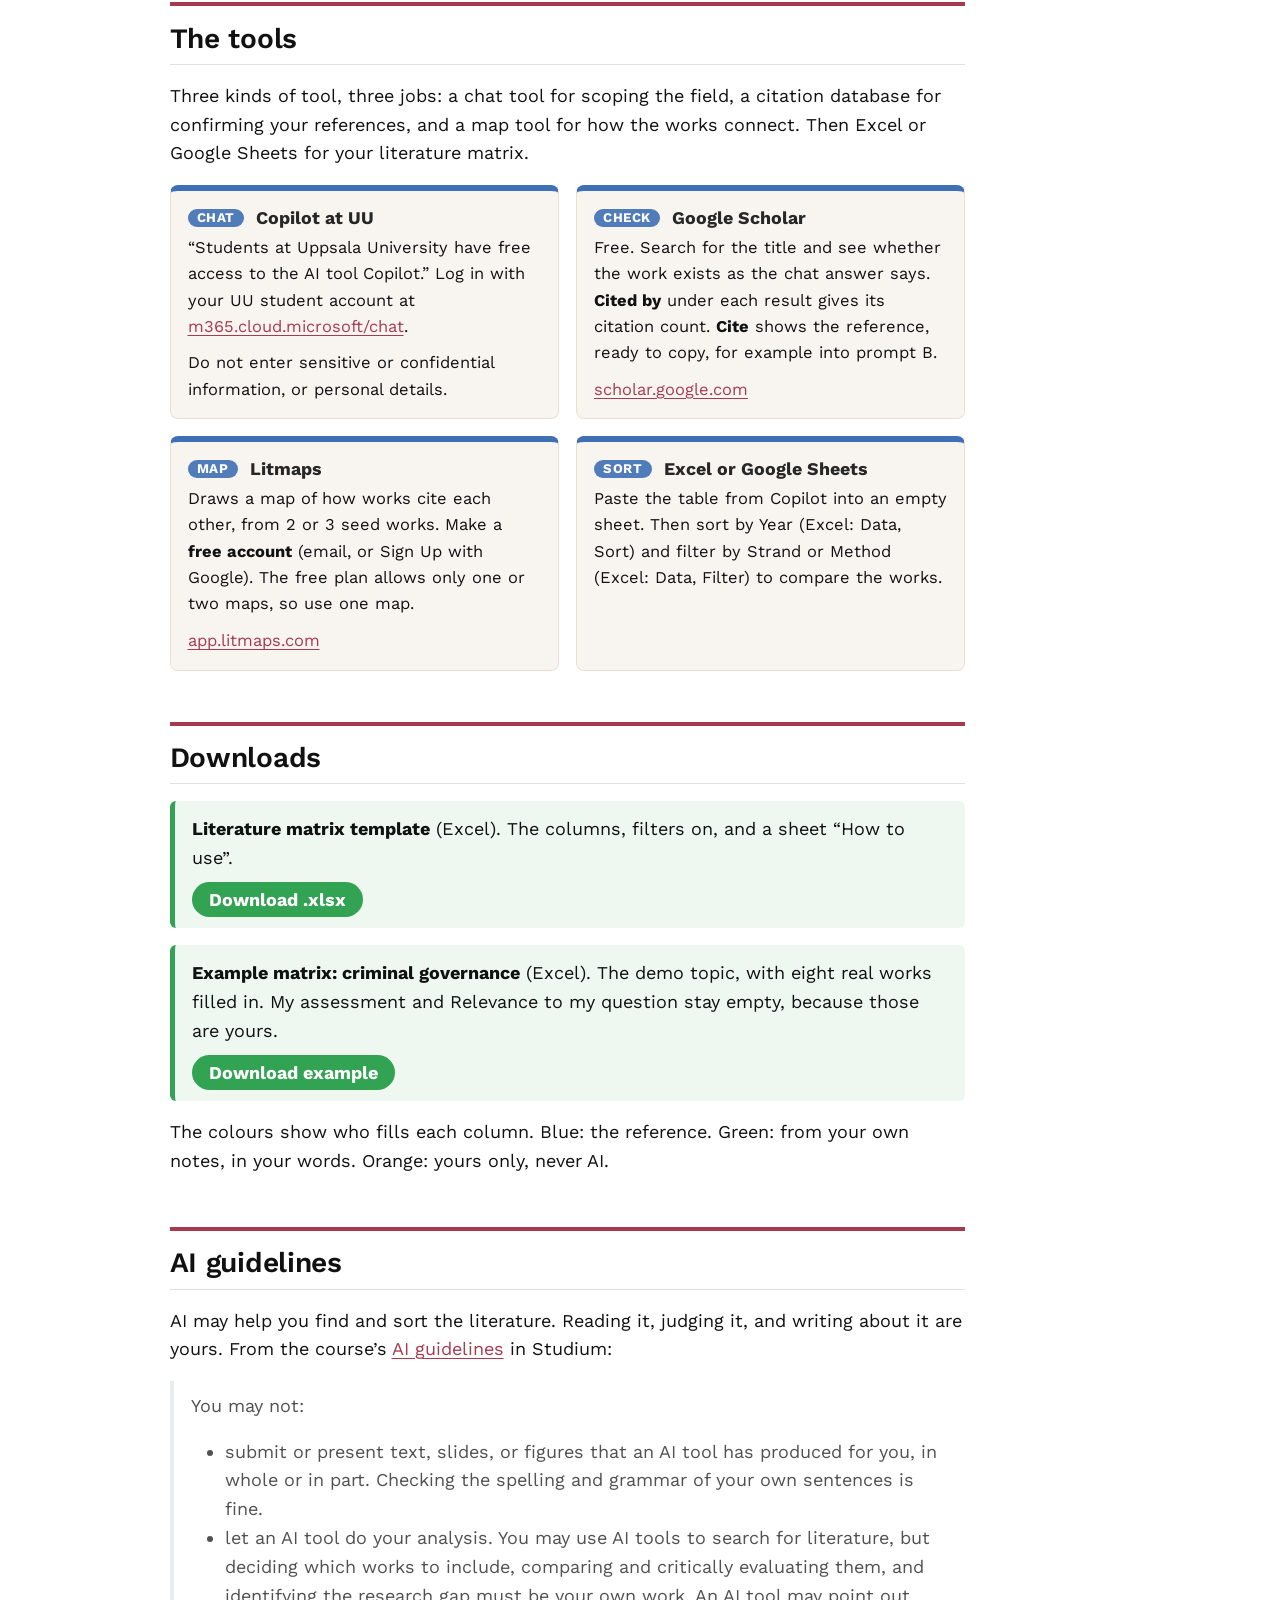
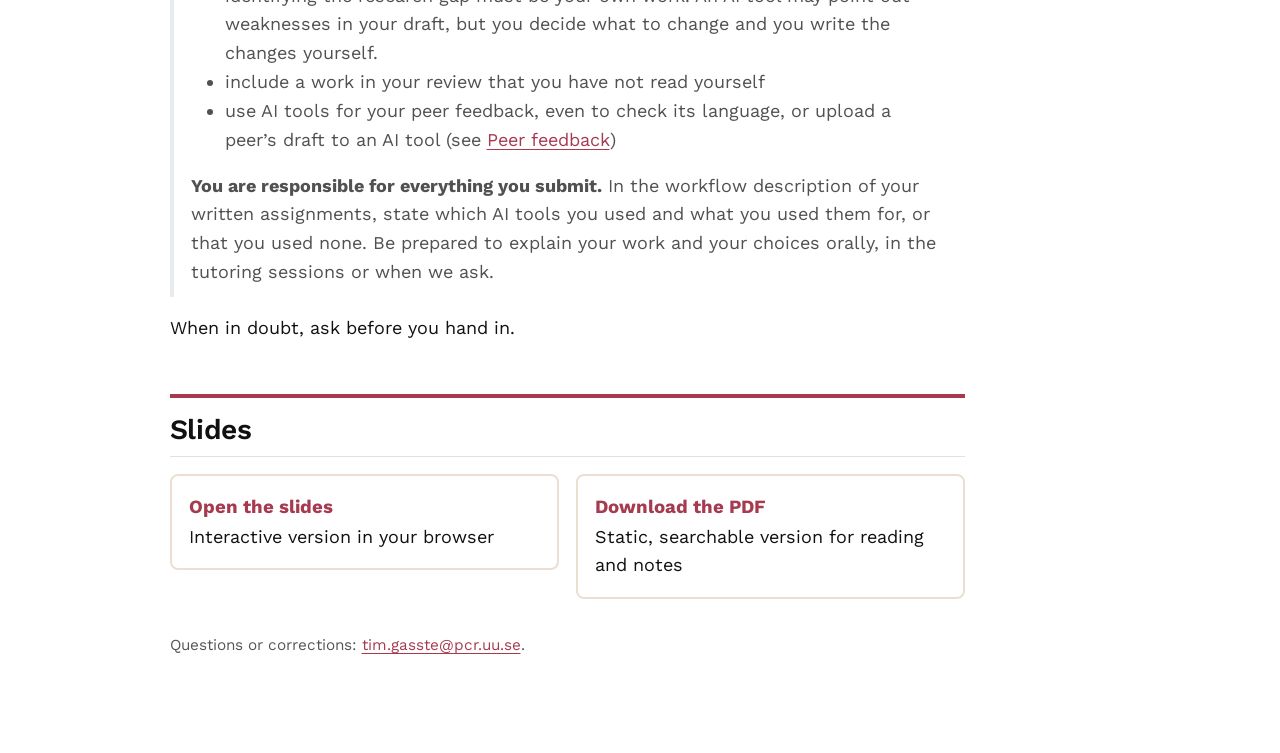
==== commit 37d76fe7: "Workshop page: bare, top to bottom (Tim, 22 Nov): no date line, no structure section, no why notes, " ====
--- a/docs/index.html
+++ b/docs/index.html
@@ -110,8 +110,7 @@
     <h2 id="toc-title">On this page</h2>
    
   <ul>
-  <li><a href="#how" id="toc-how" class="nav-link active" data-scroll-target="#how">The structure of this session</a></li>
-  <li><a href="#workflow-1" id="toc-workflow-1" class="nav-link" data-scroll-target="#workflow-1">1. Ask AI for core works, and check each one</a></li>
+  <li><a href="#workflow-1" id="toc-workflow-1" class="nav-link active" data-scroll-target="#workflow-1">1. Ask AI for core works, and check each one</a></li>
   <li><a href="#workflow-2" id="toc-workflow-2" class="nav-link" data-scroll-target="#workflow-2">2. See how the works connect, in Litmaps</a></li>
   <li><a href="#workflow-3" id="toc-workflow-3" class="nav-link" data-scroll-target="#workflow-3">3. Feedback on one paragraph of your own text</a></li>
   <li><a href="#workflow-4" id="toc-workflow-4" class="nav-link" data-scroll-target="#workflow-4">4. More advanced: your own literature matrix, with AI</a></li>
@@ -152,13 +151,13 @@
 <section id="ai-for-your-literature-review" class="level1">
 <h1>AI for <strong>your literature review</strong></h1>
 <div class="lead">
-<p>The AI workshop on Monday 23 November, 13:15–15:00, on Zoom. Work down this page from the top: four workflows, from the easiest to the most advanced, each with what you need, its steps, and a prompt to copy where it uses one. The tools, the downloads, and the AI guidelines come at the end.</p>
+<p>Four workflows, from the easiest to the most advanced. Work down the page from the top.</p>
 </div>
 <div class="byline">
-<p>Tim Gåsste · Reviewing a Research Field (2FK052), autumn 2026 · Department of Peace and Conflict Research, Uppsala University</p>
+<p>Tim Gåsste · Reviewing a Research Field (2FK052) · Uppsala University</p>
 </div>
 <div class="jump">
-<p><a href="#how" class="primary">This session</a> <a href="#workflow-1">Workflow 1</a> <a href="#workflow-2">Workflow 2</a> <a href="#workflow-3">Workflow 3</a> <a href="#workflow-4">Workflow 4</a> <a href="#tools">Tools</a> <a href="#downloads">Downloads</a> <a href="#rule">AI guidelines</a> <a href="#slides">Slides</a></p>
+<p><a href="#workflow-1" class="primary">Workflow 1</a> <a href="#workflow-2">Workflow 2</a> <a href="#workflow-3">Workflow 3</a> <a href="#workflow-4">Workflow 4</a> <a href="#tools">Tools</a> <a href="#downloads">Downloads</a> <a href="#rule">AI guidelines</a> <a href="#slides">Slides</a></p>
 </div>
 </section>
 </div>
@@ -166,12 +165,8 @@
 <p><strong>AI finds and sorts. You read and judge.</strong></p>
 </div>
 <div class="notice">
-<p><strong>Important:</strong> the course’s <a href="https://uppsala.instructure.com/courses/121481/pages/ai-guidelines">AI guidelines</a> apply to everything on this page. AI may help you search for literature and sort it. Which works you include, how you compare and evaluate them, the research gap you identify, and the text, slides, and figures you submit are your own work. See <a href="#rule">AI guidelines</a> near the end of this page.</p>
-</div>
-<section id="how" class="level2">
-<h2 class="anchored" data-anchor-id="how">The structure of this session</h2>
-<p>First I show you each workflow. After the break you work on your own literature, at your own pace, with this page open. Start with workflows 1 and 2. Ask me whenever you are stuck or want me to look at what you found.</p>
-</section>
+<p><strong>Important:</strong> the course’s <a href="#rule">AI guidelines</a> apply to everything on this page.</p>
+</div>
 <section id="workflow-1" class="level2">
 <h2 class="anchored" data-anchor-id="workflow-1">1. Ask AI for core works, and check each one</h2>
 <div class="need">
@@ -203,20 +198,6 @@
 <span id="cb1-14"><a href="#cb1-14" aria-hidden="true" tabindex="-1"></a><span class="ss">- </span>Only peer-reviewed journal articles and academic books.</span>
 <span id="cb1-15"><a href="#cb1-15" aria-hidden="true" tabindex="-1"></a><span class="ss">- </span>Never invent a reference. If you are not sure a work exists, say so.</span>
 <span id="cb1-16"><a href="#cb1-16" aria-hidden="true" tabindex="-1"></a><span class="ss">- </span>Show the works as one table with the columns: Strand, Authors, Year, Title, Journal or publisher, DOI, Main argument, Method and cases, Why it matters.</span></code></pre></div><button title="Copy to Clipboard" class="code-copy-button"><i class="bi"></i></button></div>
-<details class="why">
-<summary>
-Why each part is there
-</summary>
-<ul>
-<li><strong>The goal:</strong> the model looks for the core of your sub-field, not for everything written on it.</li>
-<li><strong>Your sub-field, question, and works:</strong> the more concrete, the closer the works. Your own works anchor the search in the right literature.</li>
-<li><strong>Strands and where they disagree:</strong> a first map of the field before the list. Check it against your reading. Comparing the works and structuring your review are yours.</li>
-<li><strong>Argument, method, and cases:</strong> help you pick what to read first. They are the model’s guess until you have read the work, and your matrix takes them from your own notes.</li>
-<li><strong>Search terms:</strong> to find more in Google Scholar yourself.</li>
-<li><strong>Peer-reviewed only, nothing invented:</strong> chat models also produce references that look right and do not exist. Check every one.</li>
-<li><strong>One table:</strong> easy to check line by line.</li>
-</ul>
-</details>
 </section>
 </section>
 <section id="workflow-2" class="level2">
@@ -262,17 +243,6 @@
 <span id="cb2-11"><a href="#cb2-11" aria-hidden="true" tabindex="-1"></a>The course criteria: <span class="co">[</span><span class="ot">paste the grading criteria from Studium</span><span class="co">]</span></span>
 <span id="cb2-12"><a href="#cb2-12" aria-hidden="true" tabindex="-1"></a>My research question: <span class="co">[</span><span class="ot">your question</span><span class="co">]</span></span>
 <span id="cb2-13"><a href="#cb2-13" aria-hidden="true" tabindex="-1"></a>My paragraph: <span class="co">[</span><span class="ot">paste one paragraph of your own text</span><span class="co">]</span></span></code></pre></div><button title="Copy to Clipboard" class="code-copy-button"><i class="bi"></i></button></div>
-<details class="why">
-<summary>
-Why each part is there
-</summary>
-<ul>
-<li><strong>Your own paragraph only:</strong> never a peer’s text, and never your peer feedback (course rule).</li>
-<li><strong>Questions, no rewrite:</strong> the tool may point out weaknesses, you decide and write the changes (course rule). Your text stays yours.</li>
-<li><strong>The criteria:</strong> the feedback then asks what your teachers will ask: identify, contrast, critically evaluate, structure.</li>
-<li><strong>One paragraph:</strong> short enough to read every comment and decide on each.</li>
-</ul>
-</details>
 </section>
 </section>
 <section id="workflow-4" class="level2">
@@ -307,17 +277,6 @@
 <span id="cb3-14"><a href="#cb3-14" aria-hidden="true" tabindex="-1"></a></span>
 <span id="cb3-15"><a href="#cb3-15" aria-hidden="true" tabindex="-1"></a>My notes:</span>
 <span id="cb3-16"><a href="#cb3-16" aria-hidden="true" tabindex="-1"></a><span class="co">[</span><span class="ot">paste your notes, one block per work</span><span class="co">]</span></span></code></pre></div><button title="Copy to Clipboard" class="code-copy-button"><i class="bi"></i></button></div>
-<details class="why">
-<summary>
-Why each part is there
-</summary>
-<ul>
-<li><strong>Fixed columns:</strong> every work is described the same way, so you can sort and filter by strand, method, or cases and see the patterns across works.</li>
-<li><strong>Only what you pasted:</strong> the model formats, it does not add. An empty cell shows you what you still need to read for.</li>
-<li><strong>The last two columns stay yours:</strong> your assessment and the work’s relevance are the analysis the course grades.</li>
-<li><strong>One table:</strong> you can copy it into Excel or Google Sheets.</li>
-</ul>
-</details>
 </section>
 </section>
 <section id="take-home" class="level2">
@@ -334,57 +293,34 @@
 <section id="chat-copilot-at-uu" class="level4">
 <h4 class="anchored" data-anchor-id="chat-copilot-at-uu"><span>Chat</span> Copilot at UU</h4>
 <p>“Students at Uppsala University have free access to the AI tool Copilot.” Log in with your UU student account at <a href="https://m365.cloud.microsoft/chat">m365.cloud.microsoft/chat</a>.</p>
-<ul>
-<li>UU says that what you enter remains protected, that chat data is not saved, and that no data is used to train the models.</li>
-<li>UU’s version allows 30 responses per conversation. Start a new chat when you reach the limit.</li>
-<li>Do not enter sensitive or confidential information, or personal details.</li>
-</ul>
-<p><a href="https://www.uu.se/en/students/it-for-students/software/ai-tool">UU: the AI tool for students</a></p>
+<p>Do not enter sensitive or confidential information, or personal details.</p>
 </section>
 </div>
 <div id="scholar" class="basic">
 <section id="check-google-scholar" class="level4">
 <h4 class="anchored" data-anchor-id="check-google-scholar"><span>Check</span> Google Scholar</h4>
-<p>Free. Search for the title and see whether the work exists as the chat answer says. <strong>Cited by</strong> under each result gives its citation count. <strong>Cite</strong> under a result shows the reference in several styles, ready to copy, for example into prompt B.</p>
-<ul>
-<li>Counts differ between databases, because each one counts from its own data. Compare counts within one database, never across.</li>
-</ul>
+<p>Free. Search for the title and see whether the work exists as the chat answer says. <strong>Cited by</strong> under each result gives its citation count. <strong>Cite</strong> shows the reference, ready to copy, for example into prompt B.</p>
 <p><a href="https://scholar.google.com">scholar.google.com</a></p>
 </section>
 </div>
 <div id="litmaps" class="basic">
 <section id="map-litmaps" class="level4">
 <h4 class="anchored" data-anchor-id="map-litmaps"><span>Map</span> Litmaps</h4>
-<p>Draws a map of how works cite each other, from 2 or 3 seed works. Make a <strong>free account</strong> (email, or Sign Up with Google). Without one, Litmaps may use only one of your seeds.</p>
-<ul>
-<li>The free plan allows only one or two maps, so use one map today.</li>
-<li>Keep the map as a picture for your own overview: the screenshot icon at the bottom right, then <strong>Export Figure</strong>. The picture is not for your review or your slides.</li>
-</ul>
-<p>ResearchRabbit and Connected Papers do similar things. We use Litmaps as one example of what such tools do.</p>
-<p><a href="https://app.litmaps.com/">app.litmaps.com</a> · <a href="https://www.litmaps.com/pricing">Free and Pro plans</a></p>
+<p>Draws a map of how works cite each other, from 2 or 3 seed works. Make a <strong>free account</strong> (email, or Sign Up with Google). The free plan allows only one or two maps, so use one map.</p>
+<p><a href="https://app.litmaps.com/">app.litmaps.com</a></p>
 </section>
 </div>
 <div id="excel" class="basic">
 <section id="sort-excel-or-google-sheets" class="level4">
 <h4 class="anchored" data-anchor-id="sort-excel-or-google-sheets"><span>Sort</span> Excel or Google Sheets</h4>
-<p>Paste the table from Copilot into an empty sheet. Then sort and filter to compare the works.</p>
-<ul>
-<li><strong>Excel:</strong> Data, Sort, by Year, to see how the field developed. Data, Filter, then the arrow in a header such as Strand or Method.</li>
-<li><strong>Google Sheets:</strong> Data, Sort range, and Data, Create a filter.</li>
-<li><strong>The template:</strong> same columns as prompt B, with the colours and filters ready.</li>
-</ul>
-</section>
-</div>
-</div>
-<p><strong>More from UU:</strong> the library’s guide <a href="https://libguides-en.ub.uu.se/searching/ai">Search using AI</a> (“If you plan to reference the work, first read it in its original form.”), and the student page <a href="https://www.uu.se/en/students/it-for-students/generative-ai-and-studies">Generative AI and studies</a>.</p>
+<p>Paste the table from Copilot into an empty sheet. Then sort by Year (Excel: Data, Sort) and filter by Strand or Method (Excel: Data, Filter) to compare the works.</p>
+</section>
+</div>
+</div>
 </section>
 <section id="downloads" class="level2">
 <h2 class="anchored" data-anchor-id="downloads">Downloads</h2>
 <div class="download">
-<p><strong>Literature matrix to print</strong> (PDF). One A4 page in landscape with the columns and empty rows, to fill in by hand.</p>
-<p><a href="downloads/literature-matrix-print.pdf" class="button">Download PDF</a></p>
-</div>
-<div class="download">
 <p><strong>Literature matrix template</strong> (Excel). The columns, filters on, and a sheet “How to use”.</p>
 <p><a href="downloads/literature-matrix-template.xlsx" class="button">Download .xlsx</a></p>
 </div>
@@ -392,8 +328,7 @@
 <p><strong>Example matrix: criminal governance</strong> (Excel). The demo topic, with eight real works filled in. My assessment and Relevance to my question stay empty, because those are yours.</p>
 <p><a href="downloads/literature-matrix-criminal-governance.xlsx" class="button">Download example</a></p>
 </div>
-<p>The colours in the Excel files and on the printed sheet show who fills each column. Blue: the reference, from Google Scholar, or from AI if it only formats what you pasted. Green: from your own notes, in your words. Orange: yours only, never AI.</p>
-<p>The matrix is your working file. The text and tables in your review you write and build yourself.</p>
+<p>The colours show who fills each column. Blue: the reference. Green: from your own notes, in your words. Orange: yours only, never AI.</p>
 </section>
 <section id="rule" class="level2">
 <h2 class="anchored" data-anchor-id="rule">AI guidelines</h2>
@@ -408,7 +343,7 @@
 </ul>
 <p><strong>You are responsible for everything you submit.</strong> In the workflow description of your written assignments, state which AI tools you used and what you used them for, or that you used none. Be prepared to explain your work and your choices orally, in the tutoring sessions or when we ask.</p>
 </blockquote>
-<p>The guidelines also link the <a href="https://www.uu.se/en/students/department/peace-and-conflict-research/ai-and-teaching-policies-and-guidelines">DPCR guidelines related to AI tools</a>. When in doubt, ask before you hand in.</p>
+<p>When in doubt, ask before you hand in.</p>
 </section>
 <section id="slides" class="level2">
 <h2 class="anchored" data-anchor-id="slides">Slides</h2>
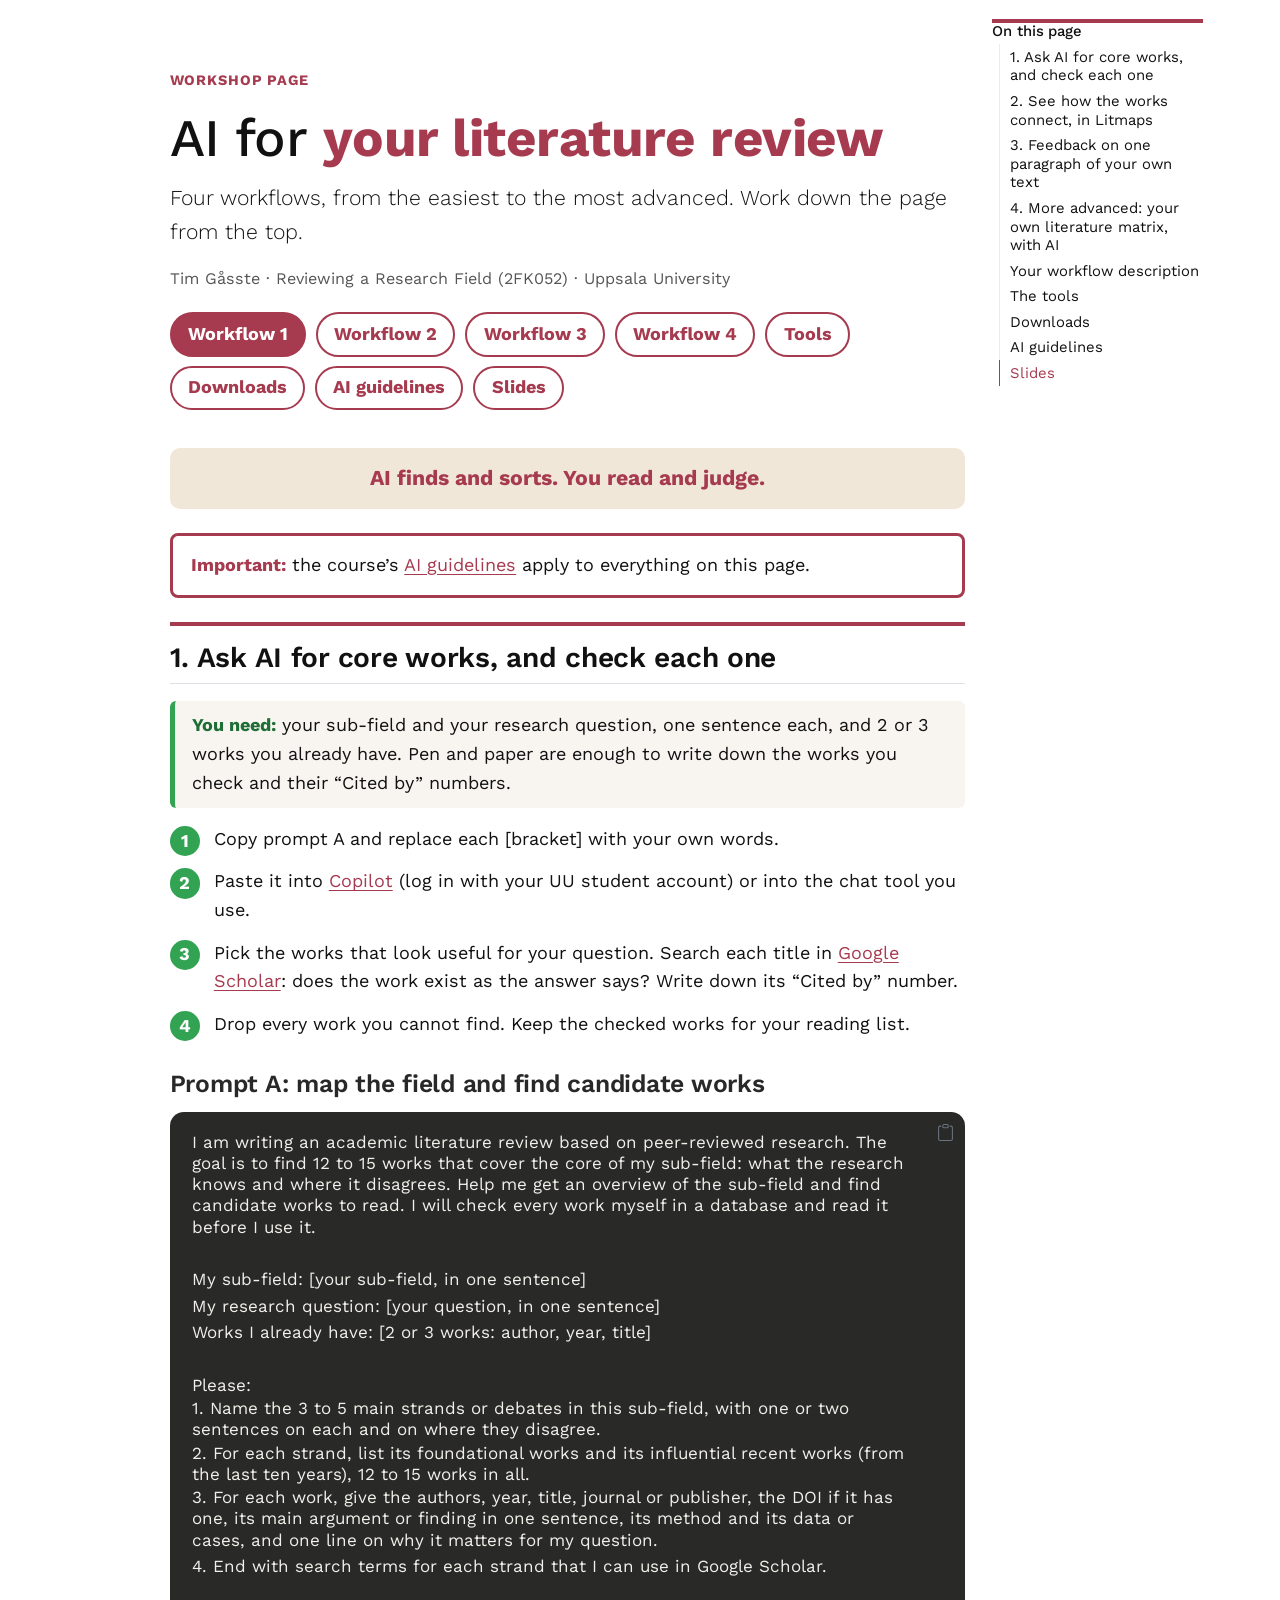
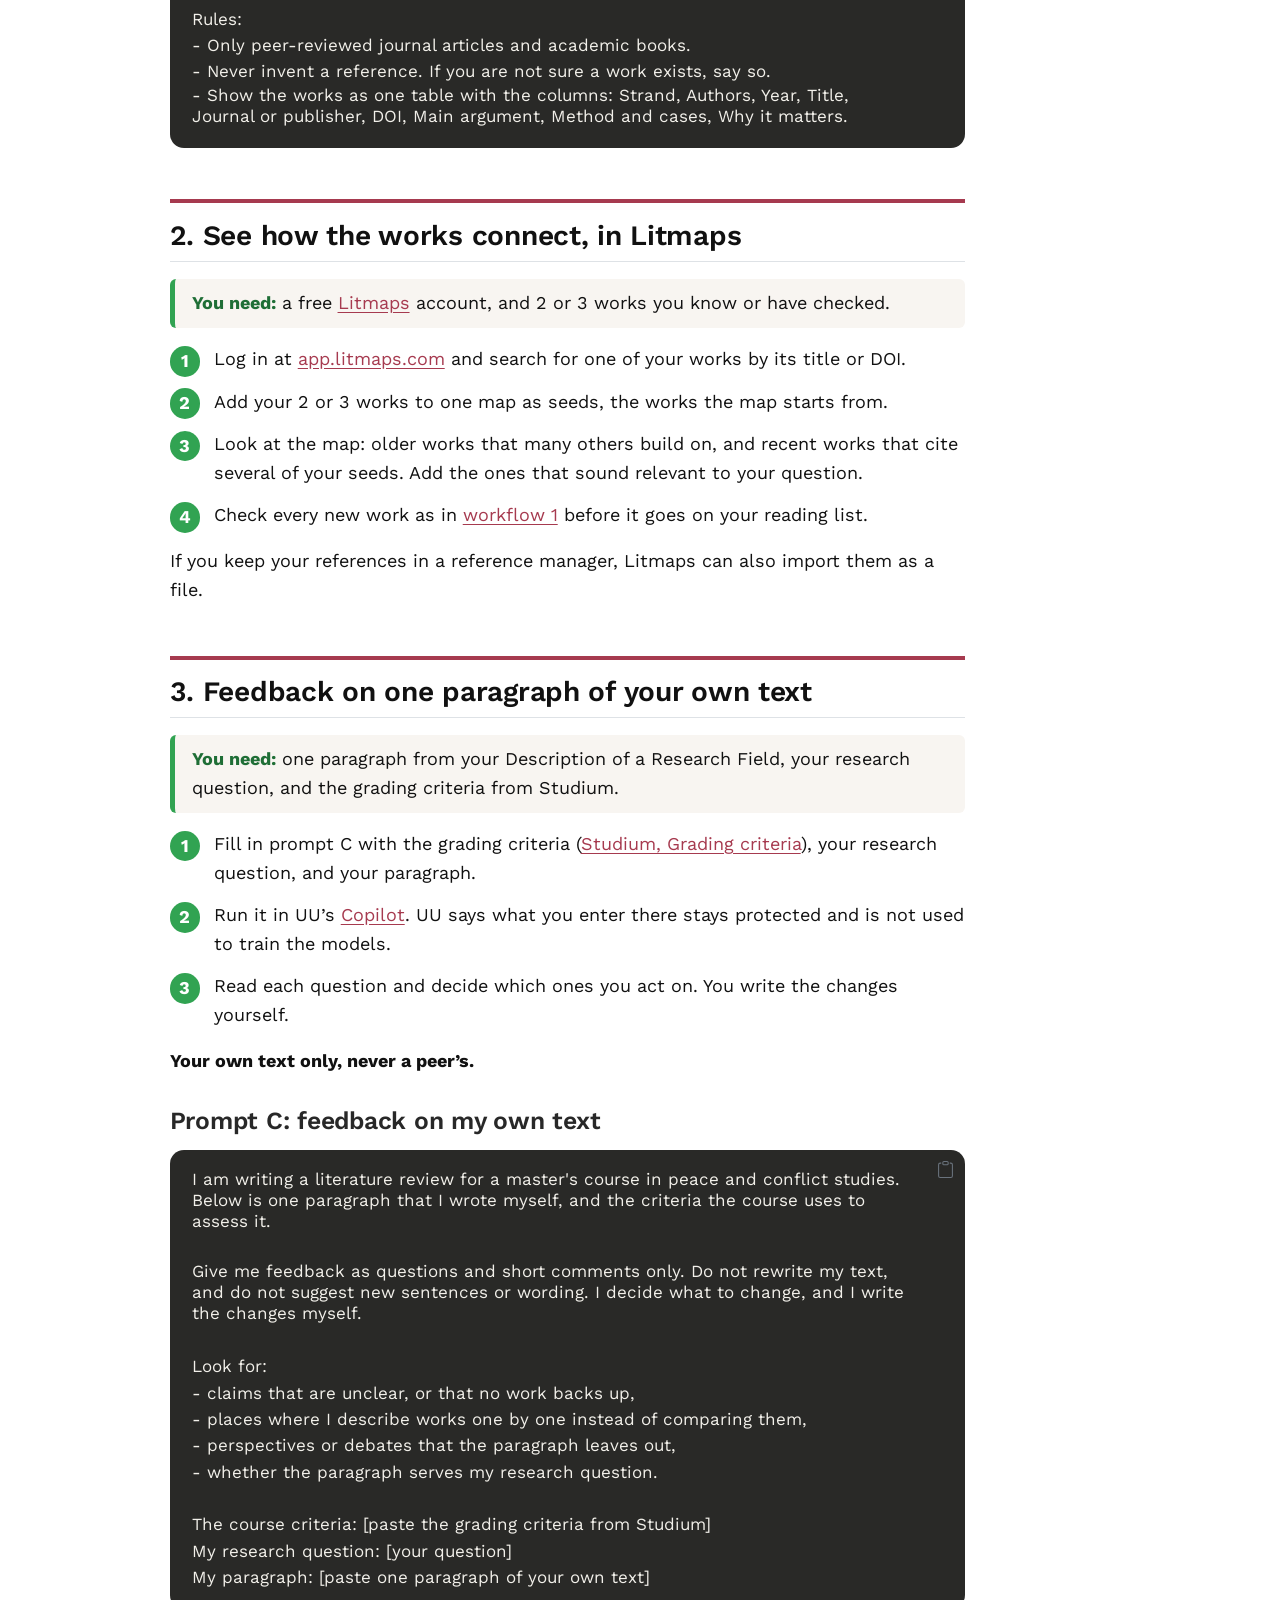
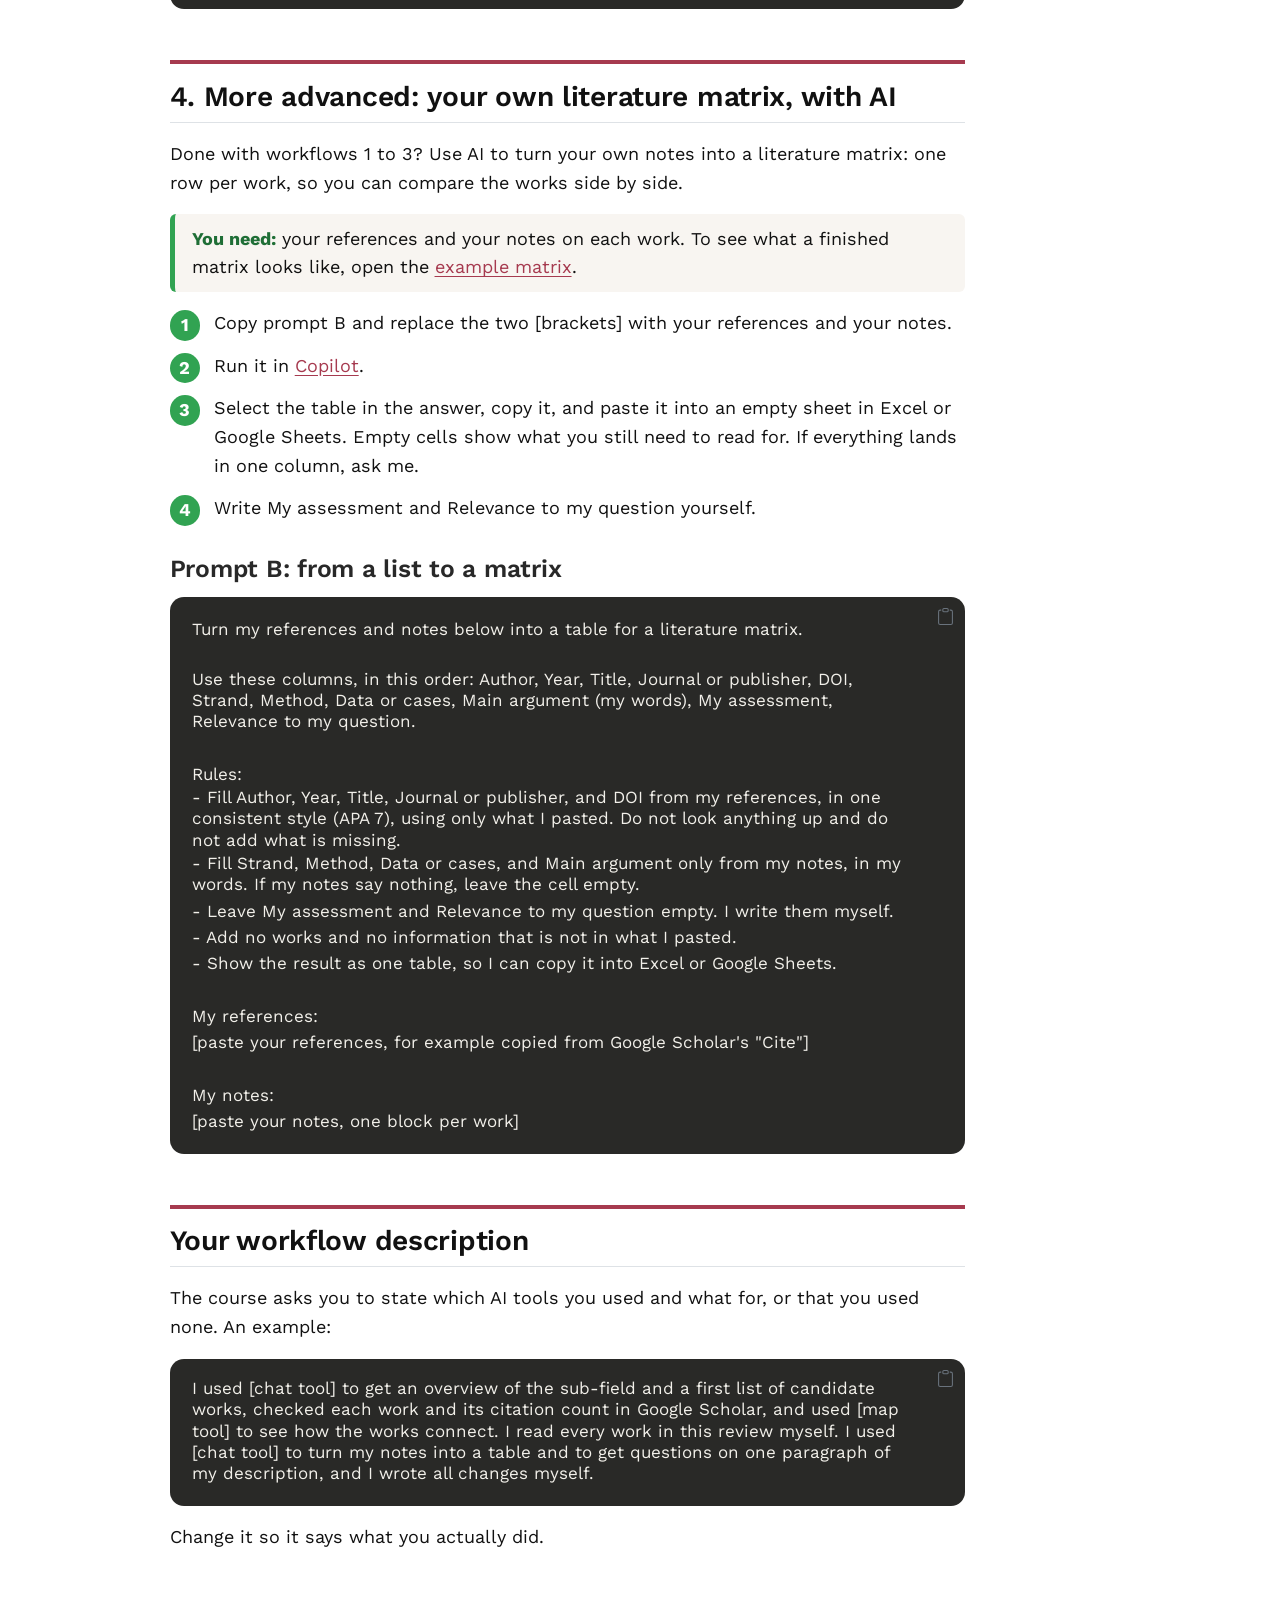
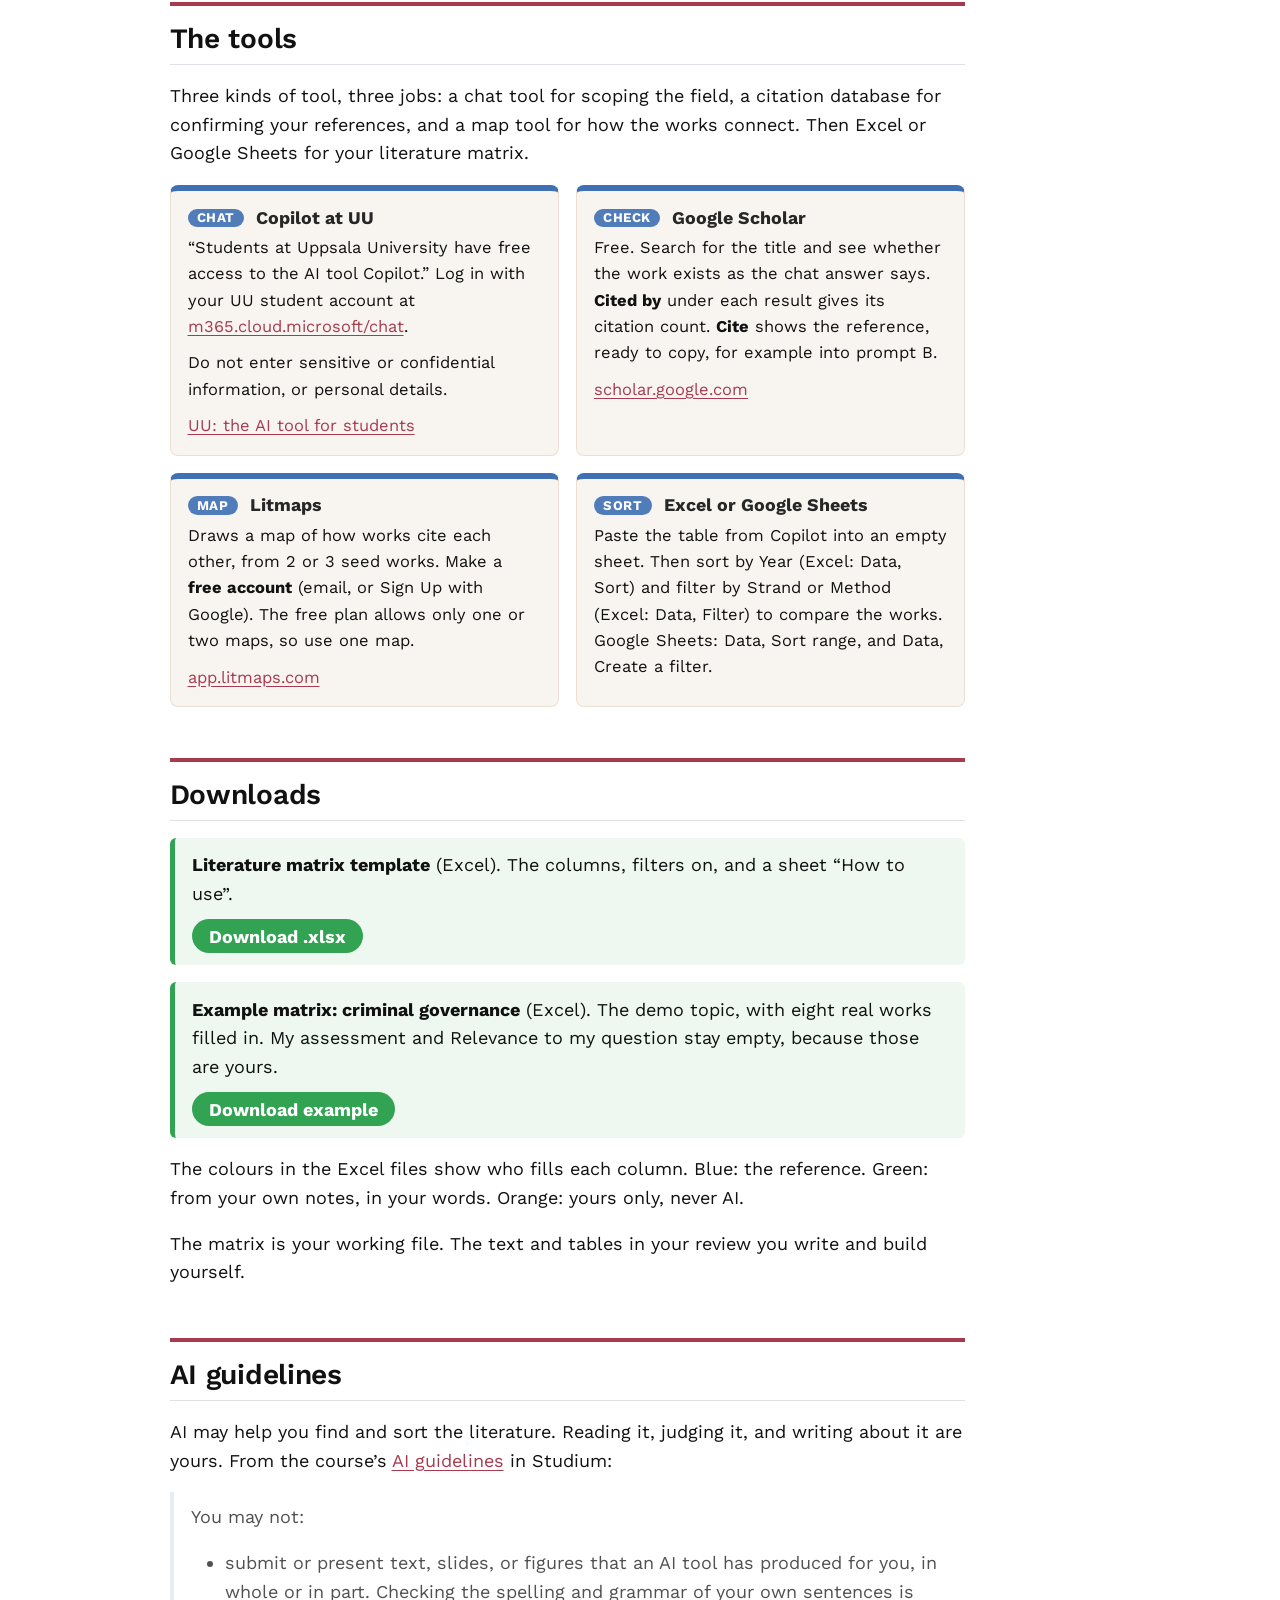
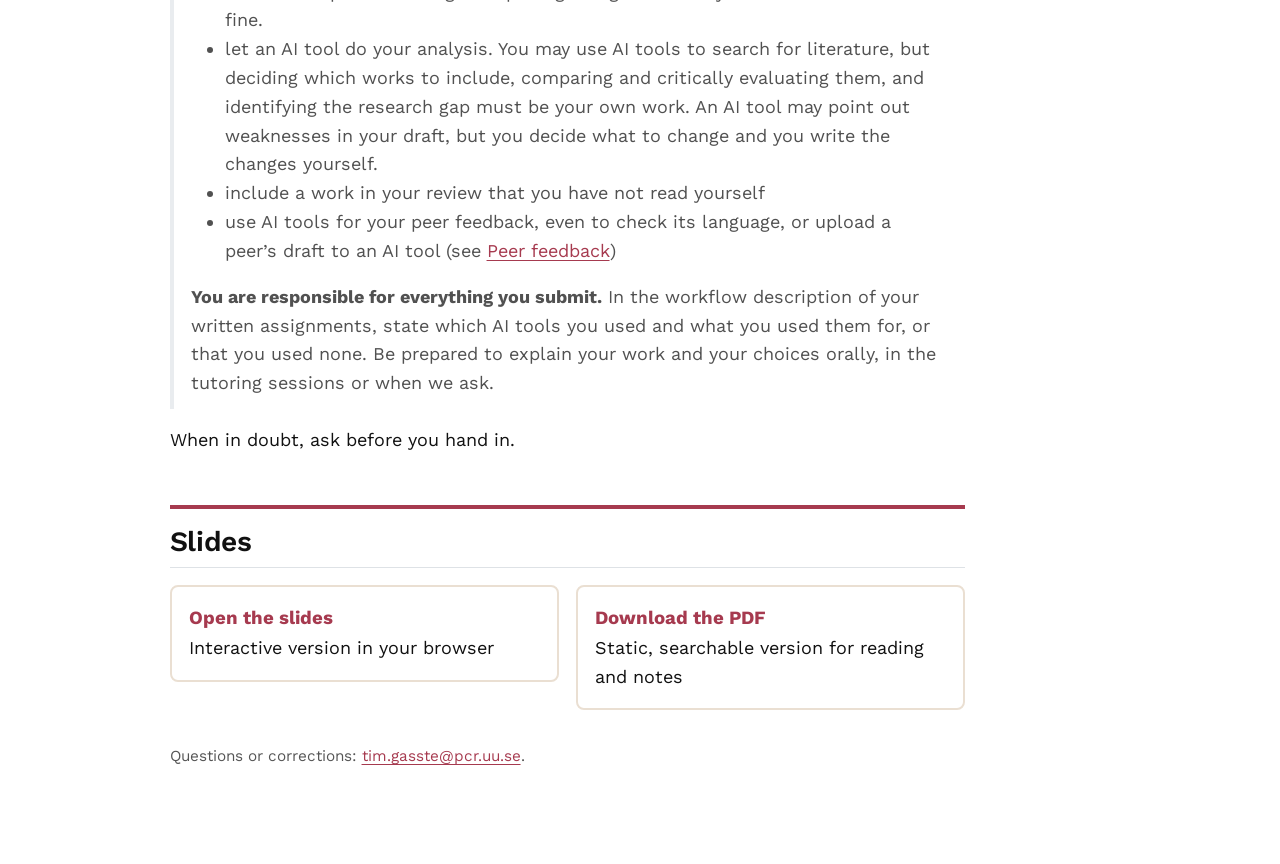
==== commit 1493d75c: "Workshop page: review fixes to the bare page (the matrix stays out of the review, UU source link, Sh" ====
--- a/docs/index.html
+++ b/docs/index.html
@@ -294,6 +294,7 @@
 <h4 class="anchored" data-anchor-id="chat-copilot-at-uu"><span>Chat</span> Copilot at UU</h4>
 <p>“Students at Uppsala University have free access to the AI tool Copilot.” Log in with your UU student account at <a href="https://m365.cloud.microsoft/chat">m365.cloud.microsoft/chat</a>.</p>
 <p>Do not enter sensitive or confidential information, or personal details.</p>
+<p><a href="https://www.uu.se/en/students/it-for-students/software/ai-tool">UU: the AI tool for students</a></p>
 </section>
 </div>
 <div id="scholar" class="basic">
@@ -313,7 +314,7 @@
 <div id="excel" class="basic">
 <section id="sort-excel-or-google-sheets" class="level4">
 <h4 class="anchored" data-anchor-id="sort-excel-or-google-sheets"><span>Sort</span> Excel or Google Sheets</h4>
-<p>Paste the table from Copilot into an empty sheet. Then sort by Year (Excel: Data, Sort) and filter by Strand or Method (Excel: Data, Filter) to compare the works.</p>
+<p>Paste the table from Copilot into an empty sheet. Then sort by Year (Excel: Data, Sort) and filter by Strand or Method (Excel: Data, Filter) to compare the works. Google Sheets: Data, Sort range, and Data, Create a filter.</p>
 </section>
 </div>
 </div>
@@ -328,7 +329,8 @@
 <p><strong>Example matrix: criminal governance</strong> (Excel). The demo topic, with eight real works filled in. My assessment and Relevance to my question stay empty, because those are yours.</p>
 <p><a href="downloads/literature-matrix-criminal-governance.xlsx" class="button">Download example</a></p>
 </div>
-<p>The colours show who fills each column. Blue: the reference. Green: from your own notes, in your words. Orange: yours only, never AI.</p>
+<p>The colours in the Excel files show who fills each column. Blue: the reference. Green: from your own notes, in your words. Orange: yours only, never AI.</p>
+<p>The matrix is your working file. The text and tables in your review you write and build yourself.</p>
 </section>
 <section id="rule" class="level2">
 <h2 class="anchored" data-anchor-id="rule">AI guidelines</h2>
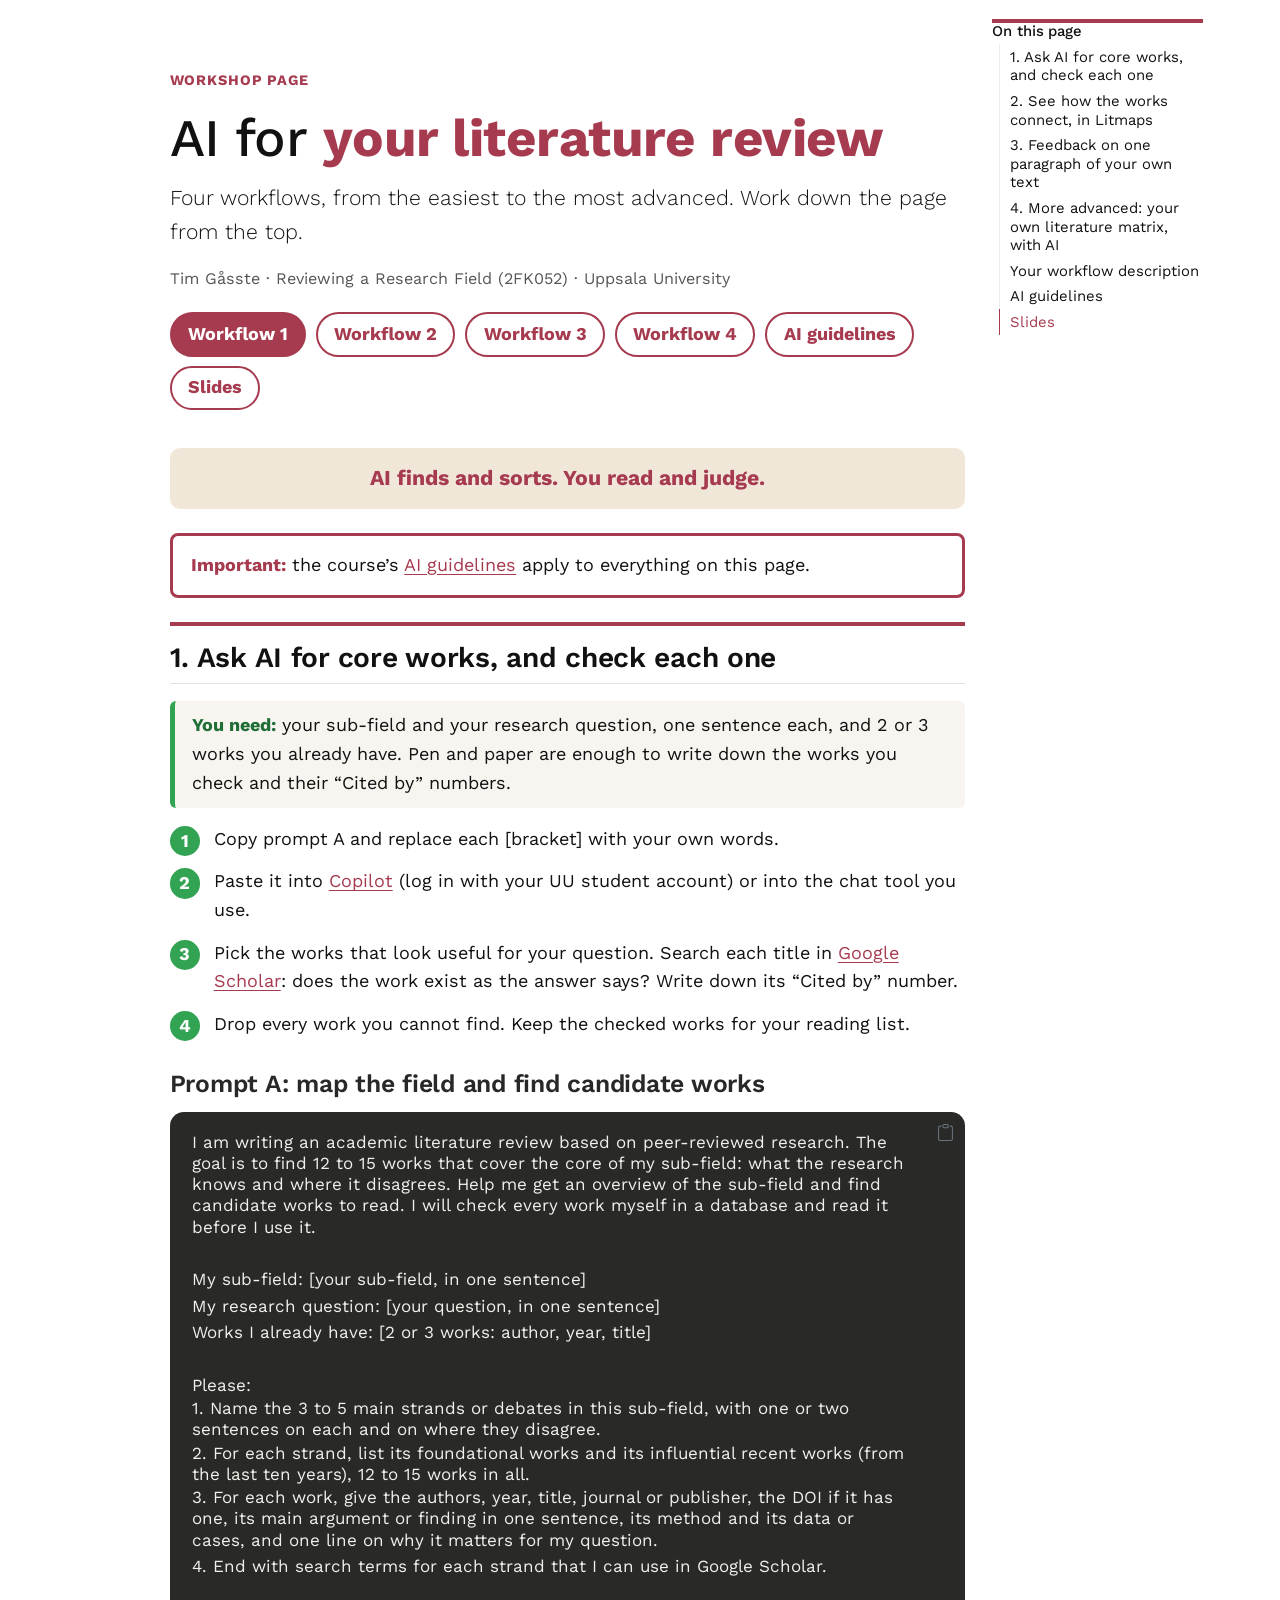
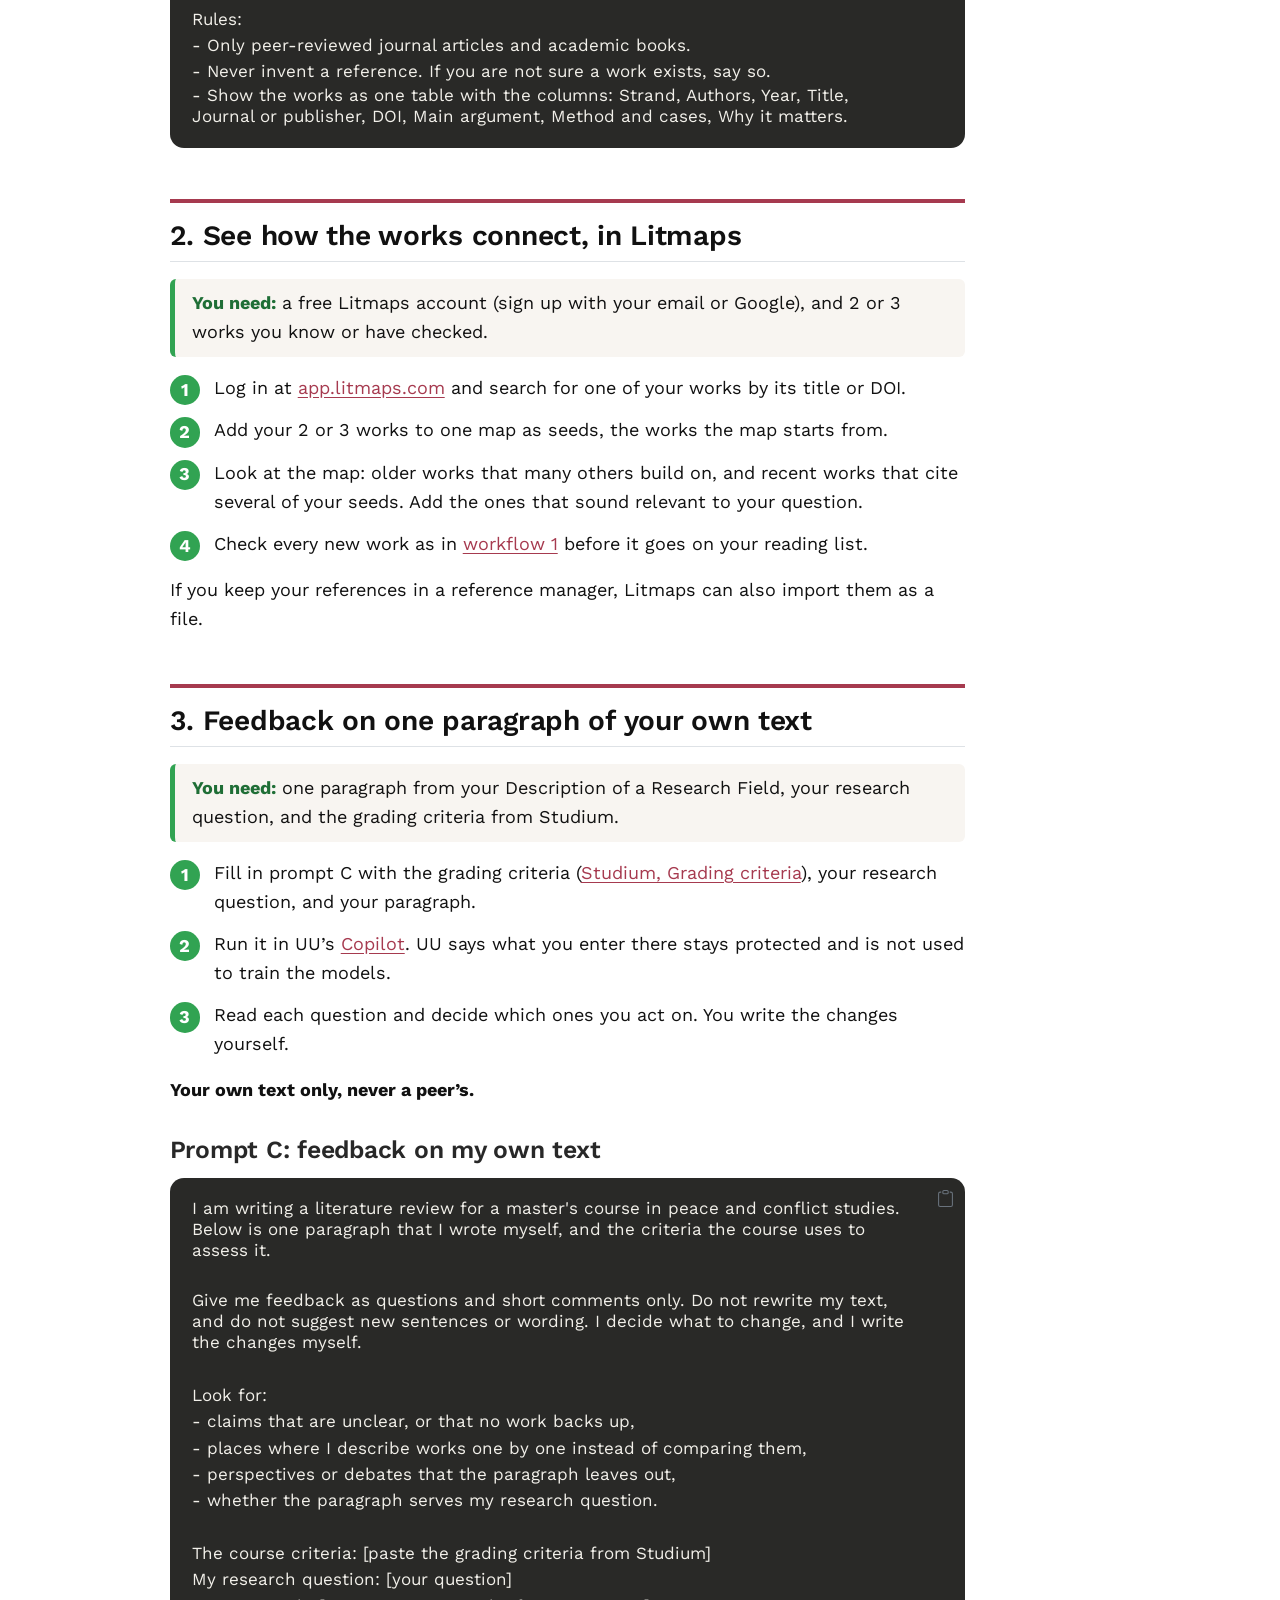
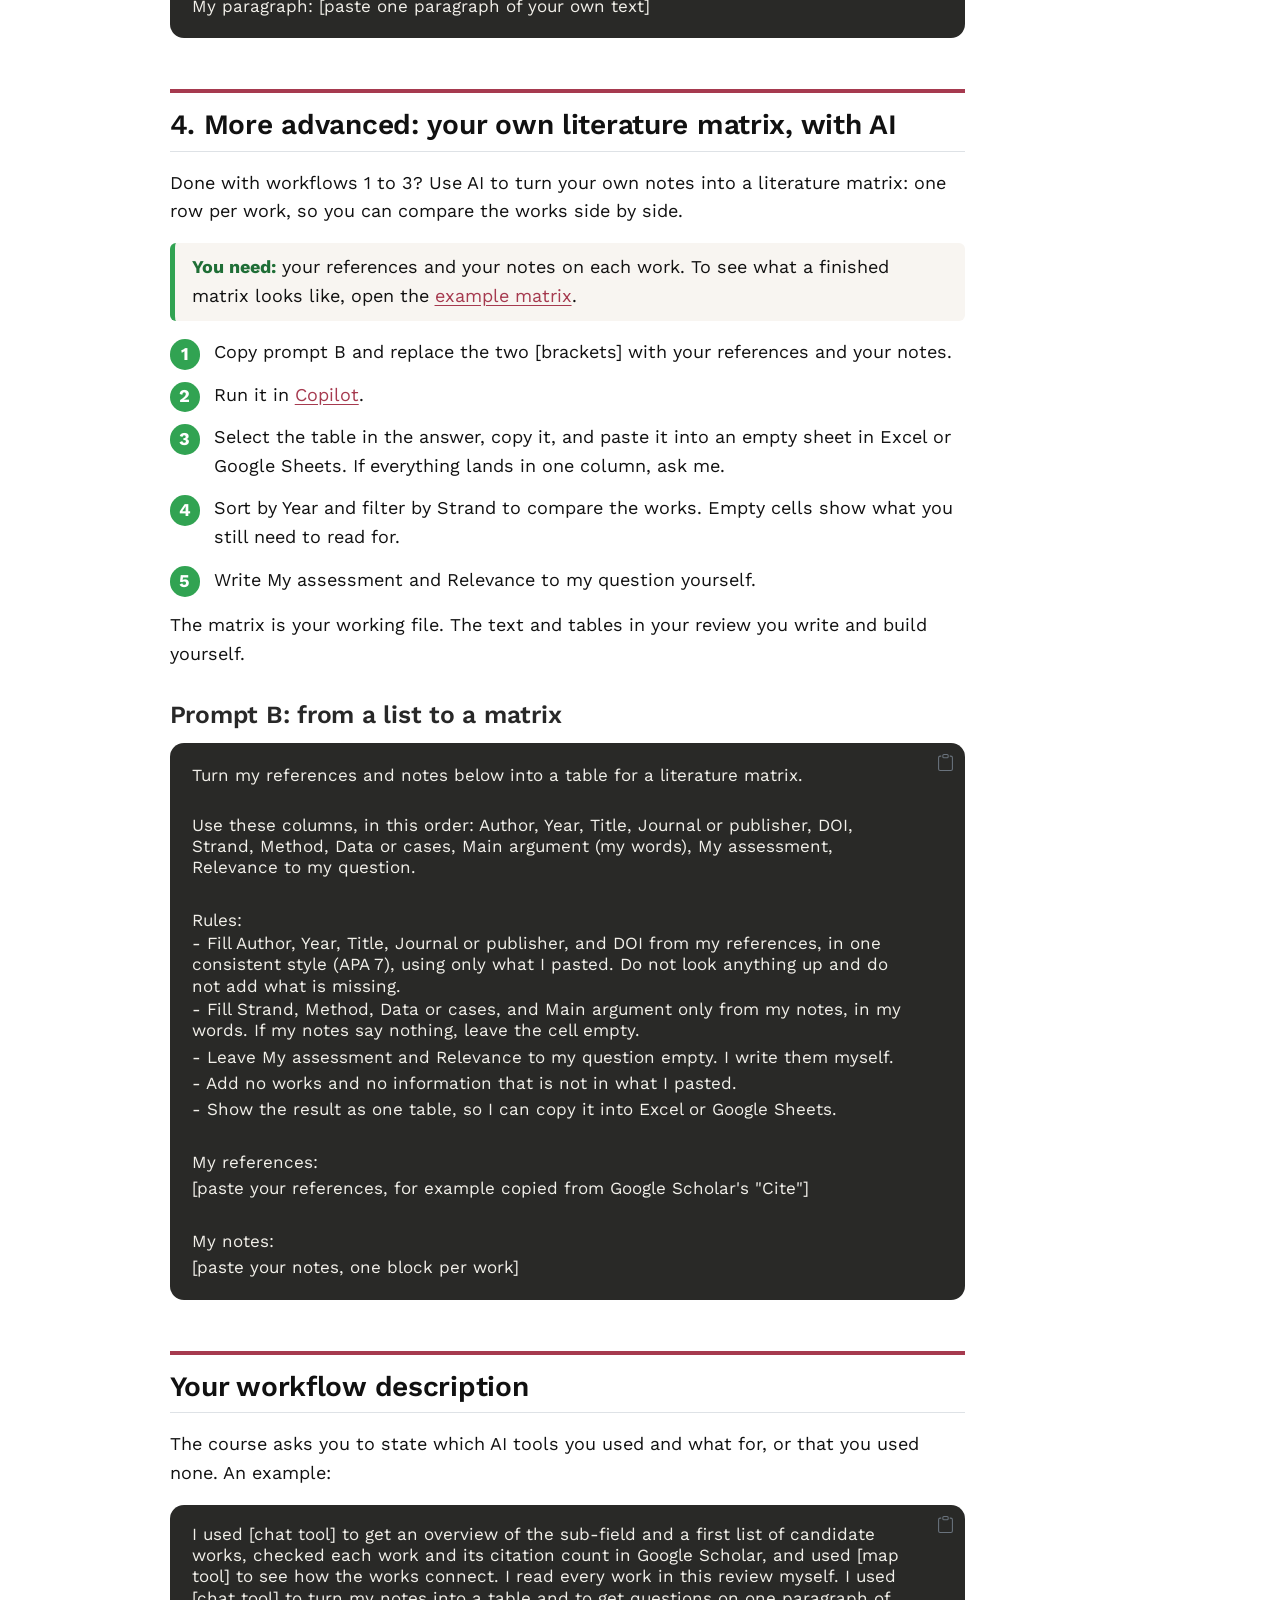
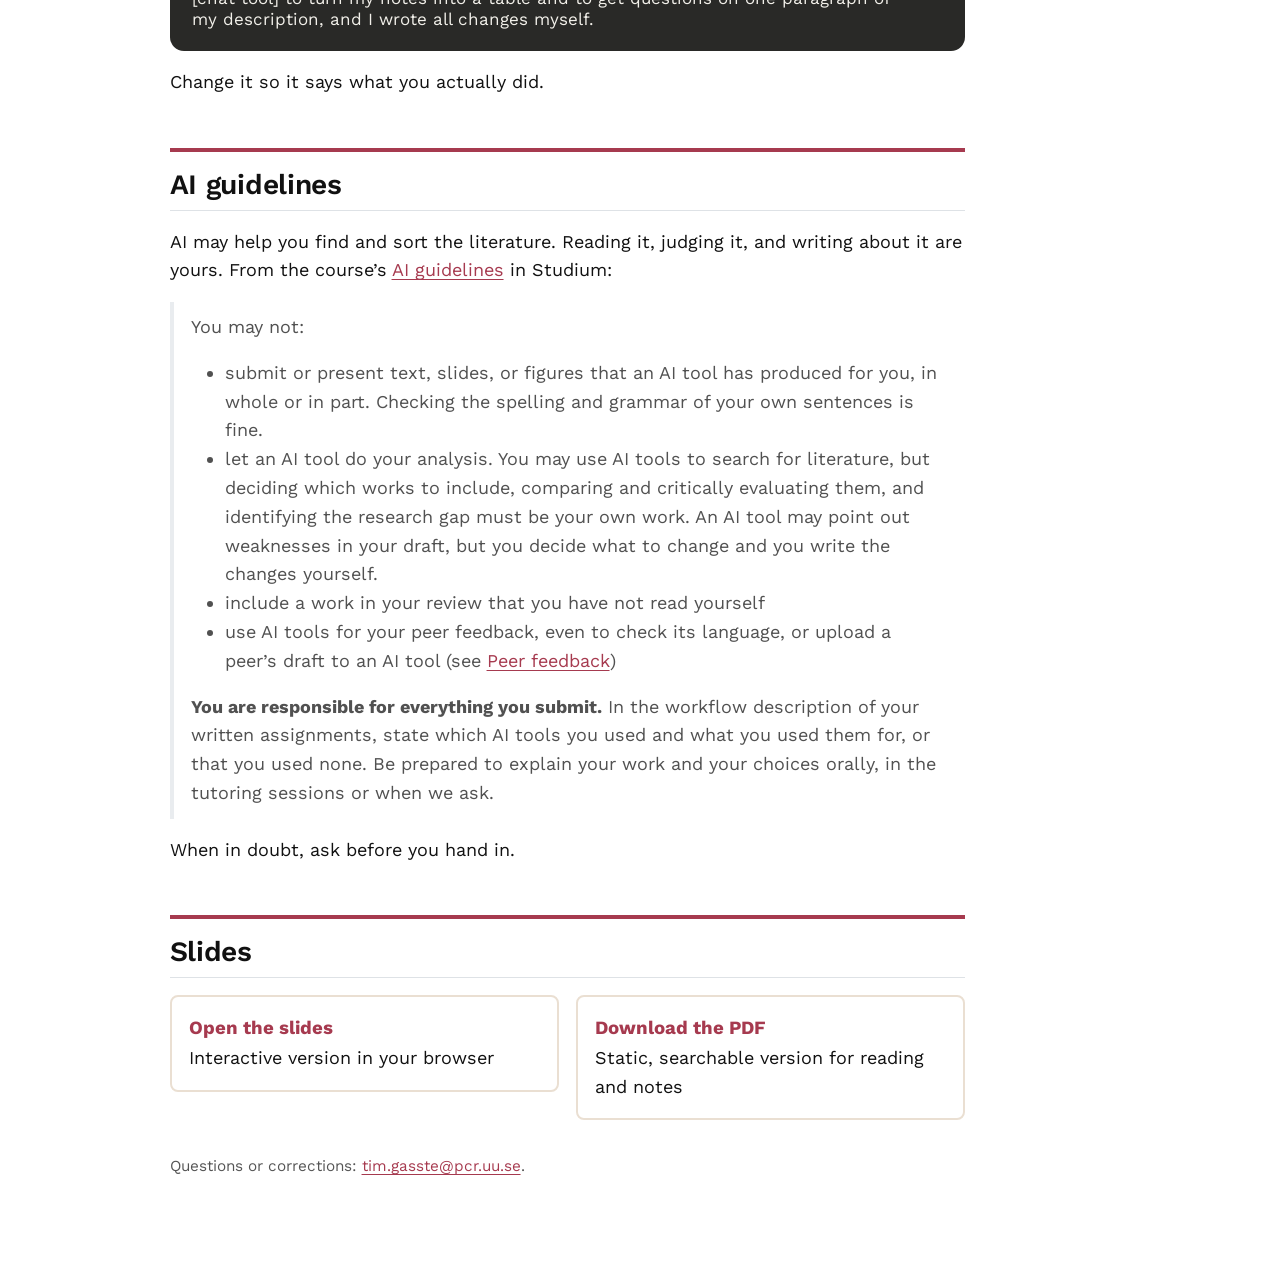
==== commit ec085f9d: "Workshop page: steps only, tools and downloads folded in; slides with Tim's 22 Nov round" ====
--- a/docs/index.html
+++ b/docs/index.html
@@ -115,8 +115,6 @@
   <li><a href="#workflow-3" id="toc-workflow-3" class="nav-link" data-scroll-target="#workflow-3">3. Feedback on one paragraph of your own text</a></li>
   <li><a href="#workflow-4" id="toc-workflow-4" class="nav-link" data-scroll-target="#workflow-4">4. More advanced: your own literature matrix, with AI</a></li>
   <li><a href="#take-home" id="toc-take-home" class="nav-link" data-scroll-target="#take-home">Your workflow description</a></li>
-  <li><a href="#tools" id="toc-tools" class="nav-link" data-scroll-target="#tools">The tools</a></li>
-  <li><a href="#downloads" id="toc-downloads" class="nav-link" data-scroll-target="#downloads">Downloads</a></li>
   <li><a href="#rule" id="toc-rule" class="nav-link" data-scroll-target="#rule">AI guidelines</a></li>
   <li><a href="#slides" id="toc-slides" class="nav-link" data-scroll-target="#slides">Slides</a></li>
   </ul>
@@ -157,7 +155,7 @@
 <p>Tim Gåsste · Reviewing a Research Field (2FK052) · Uppsala University</p>
 </div>
 <div class="jump">
-<p><a href="#workflow-1" class="primary">Workflow 1</a> <a href="#workflow-2">Workflow 2</a> <a href="#workflow-3">Workflow 3</a> <a href="#workflow-4">Workflow 4</a> <a href="#tools">Tools</a> <a href="#downloads">Downloads</a> <a href="#rule">AI guidelines</a> <a href="#slides">Slides</a></p>
+<p><a href="#workflow-1" class="primary">Workflow 1</a> <a href="#workflow-2">Workflow 2</a> <a href="#workflow-3">Workflow 3</a> <a href="#workflow-4">Workflow 4</a> <a href="#rule">AI guidelines</a> <a href="#slides">Slides</a></p>
 </div>
 </section>
 </div>
@@ -176,7 +174,7 @@
 <ol type="1">
 <li>Copy prompt A and replace each [bracket] with your own words.</li>
 <li>Paste it into <a href="https://m365.cloud.microsoft/chat">Copilot</a> (log in with your UU student account) or into the chat tool you use.</li>
-<li>Pick the works that look useful for your question. Search each title in <a href="#scholar">Google Scholar</a>: does the work exist as the answer says? Write down its “Cited by” number.</li>
+<li>Pick the works that look useful for your question. Search each title in <a href="https://scholar.google.com">Google Scholar</a>: does the work exist as the answer says? Write down its “Cited by” number.</li>
 <li>Drop every work you cannot find. Keep the checked works for your reading list.</li>
 </ol>
 </div>
@@ -203,7 +201,7 @@
 <section id="workflow-2" class="level2">
 <h2 class="anchored" data-anchor-id="workflow-2">2. See how the works connect, in Litmaps</h2>
 <div class="need">
-<p><strong>You need:</strong> a free <a href="#litmaps">Litmaps</a> account, and 2 or 3 works you know or have checked.</p>
+<p><strong>You need:</strong> a free Litmaps account (sign up with your email or Google), and 2 or 3 works you know or have checked.</p>
 </div>
 <div class="steps">
 <ol type="1">
@@ -255,10 +253,12 @@
 <ol type="1">
 <li>Copy prompt B and replace the two [brackets] with your references and your notes.</li>
 <li>Run it in <a href="https://m365.cloud.microsoft/chat">Copilot</a>.</li>
-<li>Select the table in the answer, copy it, and paste it into an empty sheet in Excel or Google Sheets. Empty cells show what you still need to read for. If everything lands in one column, ask me.</li>
+<li>Select the table in the answer, copy it, and paste it into an empty sheet in Excel or Google Sheets. If everything lands in one column, ask me.</li>
+<li>Sort by Year and filter by Strand to compare the works. Empty cells show what you still need to read for.</li>
 <li>Write My assessment and Relevance to my question yourself.</li>
 </ol>
 </div>
+<p>The matrix is your working file. The text and tables in your review you write and build yourself.</p>
 <section id="prompt-b" class="level3 unlisted">
 <h3 class="unlisted anchored" data-anchor-id="prompt-b">Prompt B: from a list to a matrix</h3>
 <div class="code-copy-outer-scaffold"><div class="sourceCode" id="cb3"><pre class="sourceCode markdown prompt code-with-copy"><code class="sourceCode markdown"><span id="cb3-1"><a href="#cb3-1" aria-hidden="true" tabindex="-1"></a>Turn my references and notes below into a table for a literature matrix.</span>
@@ -284,53 +284,6 @@
 <p>The course asks you to state which AI tools you used and what for, or that you used none. An example:</p>
 <div class="code-copy-outer-scaffold"><div class="sourceCode" id="cb4"><pre class="sourceCode markdown prompt code-with-copy"><code class="sourceCode markdown"><span id="cb4-1"><a href="#cb4-1" aria-hidden="true" tabindex="-1"></a>I used <span class="co">[</span><span class="ot">chat tool</span><span class="co">]</span> to get an overview of the sub-field and a first list of candidate works, checked each work and its citation count in Google Scholar, and used <span class="co">[</span><span class="ot">map tool</span><span class="co">]</span> to see how the works connect. I read every work in this review myself. I used <span class="co">[</span><span class="ot">chat tool</span><span class="co">]</span> to turn my notes into a table and to get questions on one paragraph of my description, and I wrote all changes myself.</span></code></pre></div><button title="Copy to Clipboard" class="code-copy-button"><i class="bi"></i></button></div>
 <p>Change it so it says what you actually did.</p>
-</section>
-<section id="tools" class="level2">
-<h2 class="anchored" data-anchor-id="tools">The tools</h2>
-<p>Three kinds of tool, three jobs: a chat tool for scoping the field, a citation database for confirming your references, and a map tool for how the works connect. Then Excel or Google Sheets for your literature matrix.</p>
-<div class="basics">
-<div id="copilot" class="basic">
-<section id="chat-copilot-at-uu" class="level4">
-<h4 class="anchored" data-anchor-id="chat-copilot-at-uu"><span>Chat</span> Copilot at UU</h4>
-<p>“Students at Uppsala University have free access to the AI tool Copilot.” Log in with your UU student account at <a href="https://m365.cloud.microsoft/chat">m365.cloud.microsoft/chat</a>.</p>
-<p>Do not enter sensitive or confidential information, or personal details.</p>
-<p><a href="https://www.uu.se/en/students/it-for-students/software/ai-tool">UU: the AI tool for students</a></p>
-</section>
-</div>
-<div id="scholar" class="basic">
-<section id="check-google-scholar" class="level4">
-<h4 class="anchored" data-anchor-id="check-google-scholar"><span>Check</span> Google Scholar</h4>
-<p>Free. Search for the title and see whether the work exists as the chat answer says. <strong>Cited by</strong> under each result gives its citation count. <strong>Cite</strong> shows the reference, ready to copy, for example into prompt B.</p>
-<p><a href="https://scholar.google.com">scholar.google.com</a></p>
-</section>
-</div>
-<div id="litmaps" class="basic">
-<section id="map-litmaps" class="level4">
-<h4 class="anchored" data-anchor-id="map-litmaps"><span>Map</span> Litmaps</h4>
-<p>Draws a map of how works cite each other, from 2 or 3 seed works. Make a <strong>free account</strong> (email, or Sign Up with Google). The free plan allows only one or two maps, so use one map.</p>
-<p><a href="https://app.litmaps.com/">app.litmaps.com</a></p>
-</section>
-</div>
-<div id="excel" class="basic">
-<section id="sort-excel-or-google-sheets" class="level4">
-<h4 class="anchored" data-anchor-id="sort-excel-or-google-sheets"><span>Sort</span> Excel or Google Sheets</h4>
-<p>Paste the table from Copilot into an empty sheet. Then sort by Year (Excel: Data, Sort) and filter by Strand or Method (Excel: Data, Filter) to compare the works. Google Sheets: Data, Sort range, and Data, Create a filter.</p>
-</section>
-</div>
-</div>
-</section>
-<section id="downloads" class="level2">
-<h2 class="anchored" data-anchor-id="downloads">Downloads</h2>
-<div class="download">
-<p><strong>Literature matrix template</strong> (Excel). The columns, filters on, and a sheet “How to use”.</p>
-<p><a href="downloads/literature-matrix-template.xlsx" class="button">Download .xlsx</a></p>
-</div>
-<div class="download">
-<p><strong>Example matrix: criminal governance</strong> (Excel). The demo topic, with eight real works filled in. My assessment and Relevance to my question stay empty, because those are yours.</p>
-<p><a href="downloads/literature-matrix-criminal-governance.xlsx" class="button">Download example</a></p>
-</div>
-<p>The colours in the Excel files show who fills each column. Blue: the reference. Green: from your own notes, in your words. Orange: yours only, never AI.</p>
-<p>The matrix is your working file. The text and tables in your review you write and build yourself.</p>
 </section>
 <section id="rule" class="level2">
 <h2 class="anchored" data-anchor-id="rule">AI guidelines</h2>
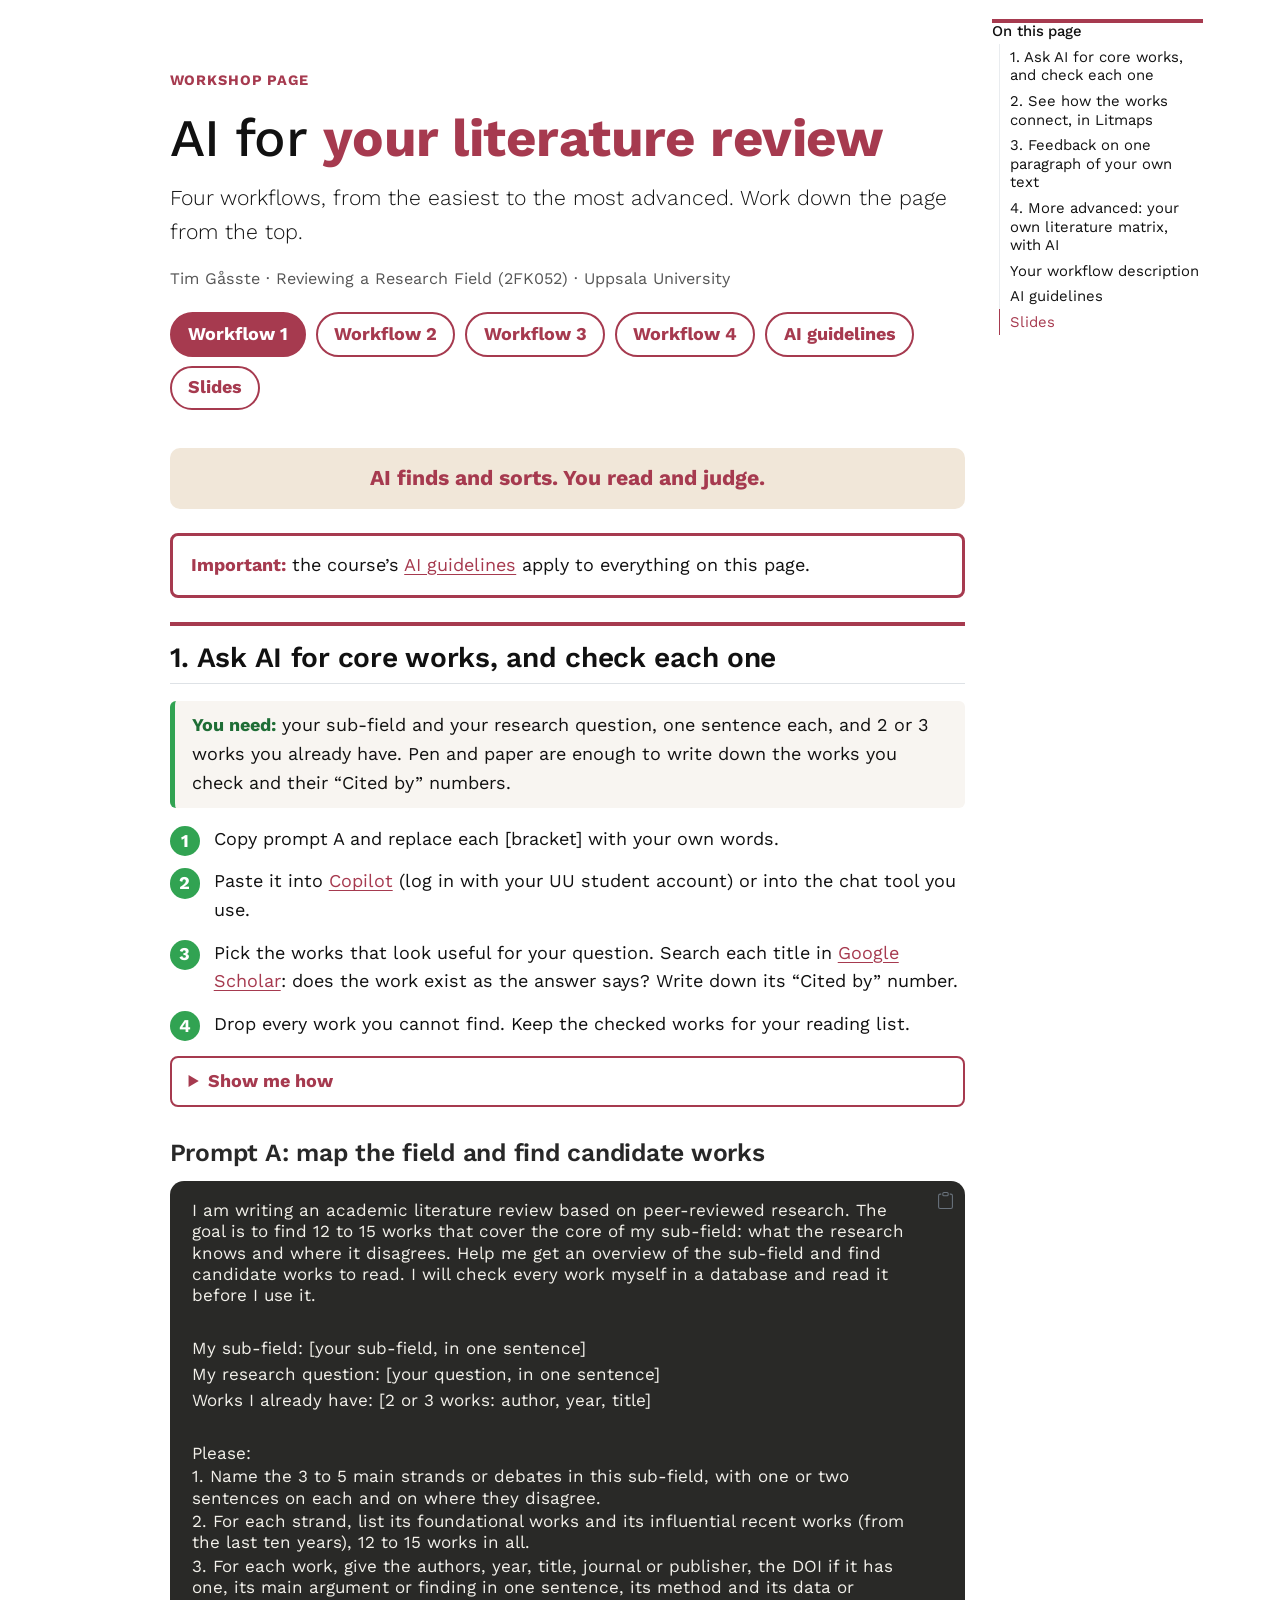
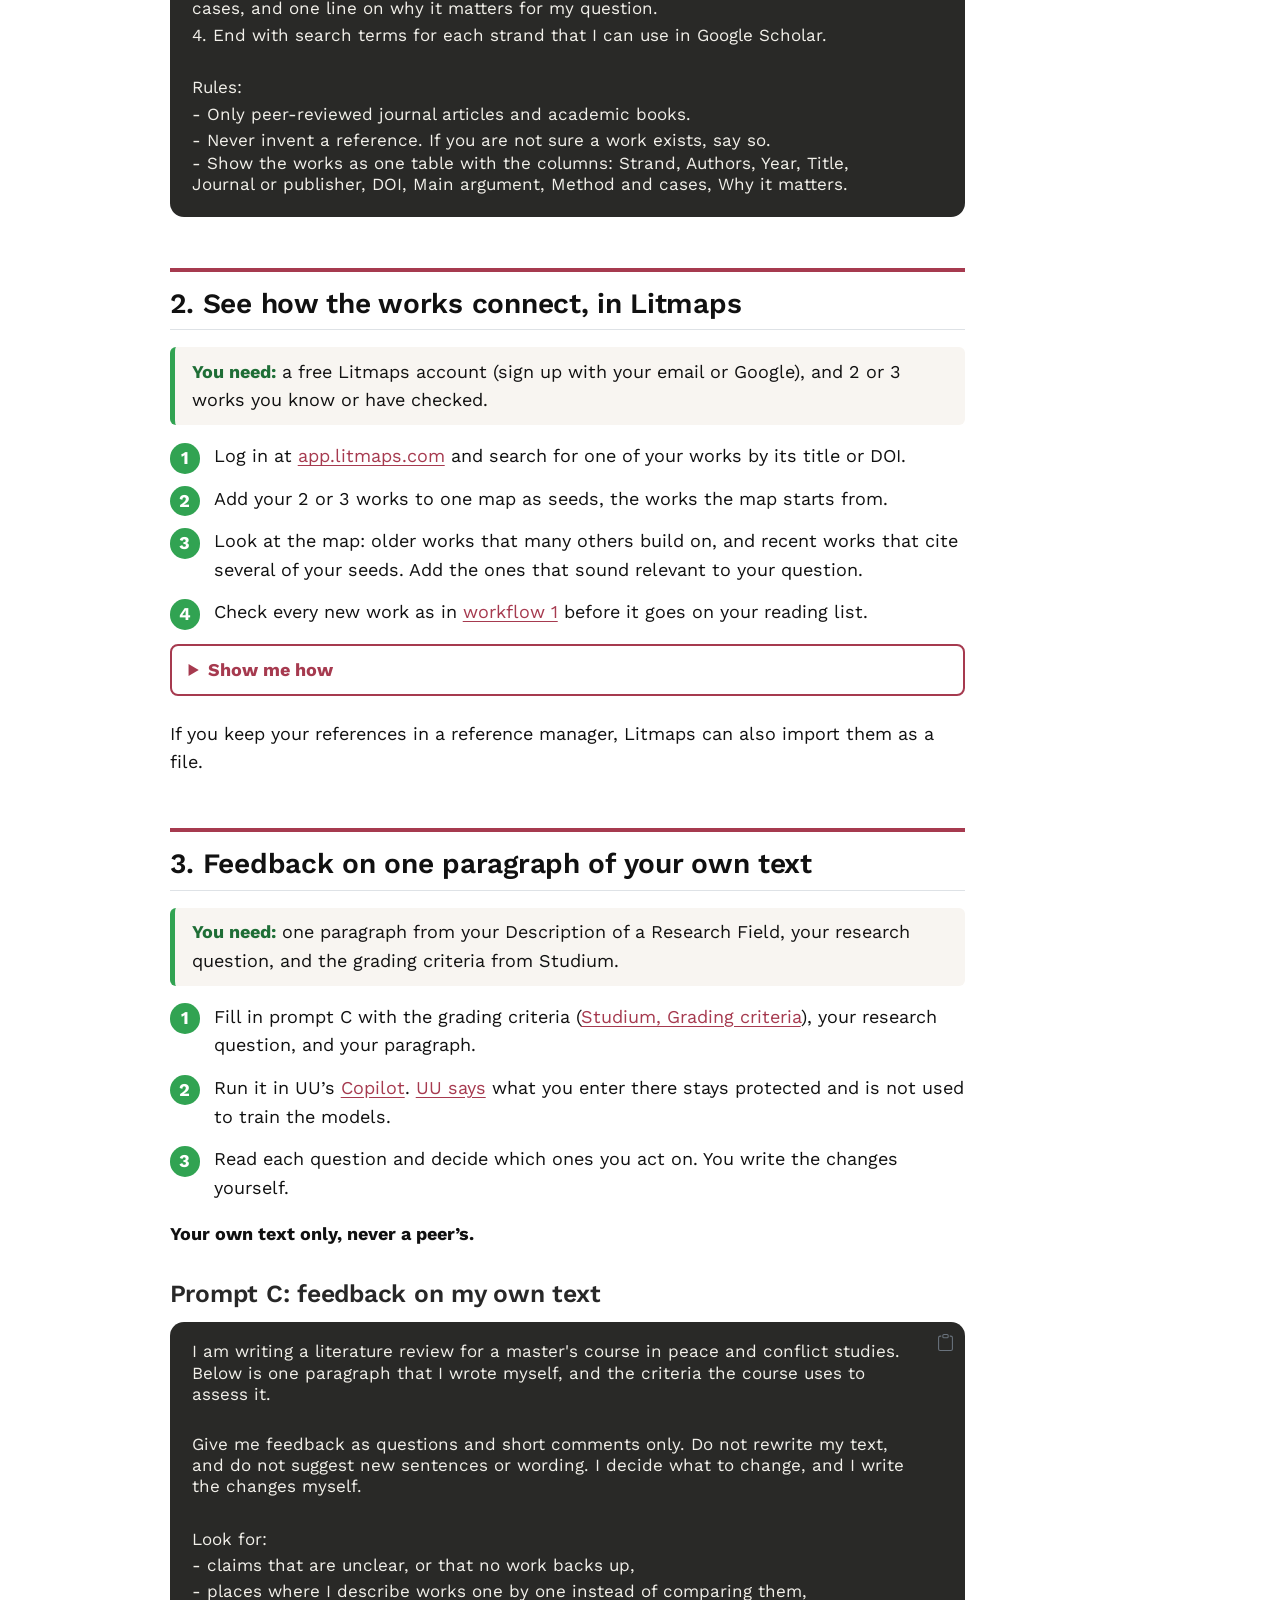
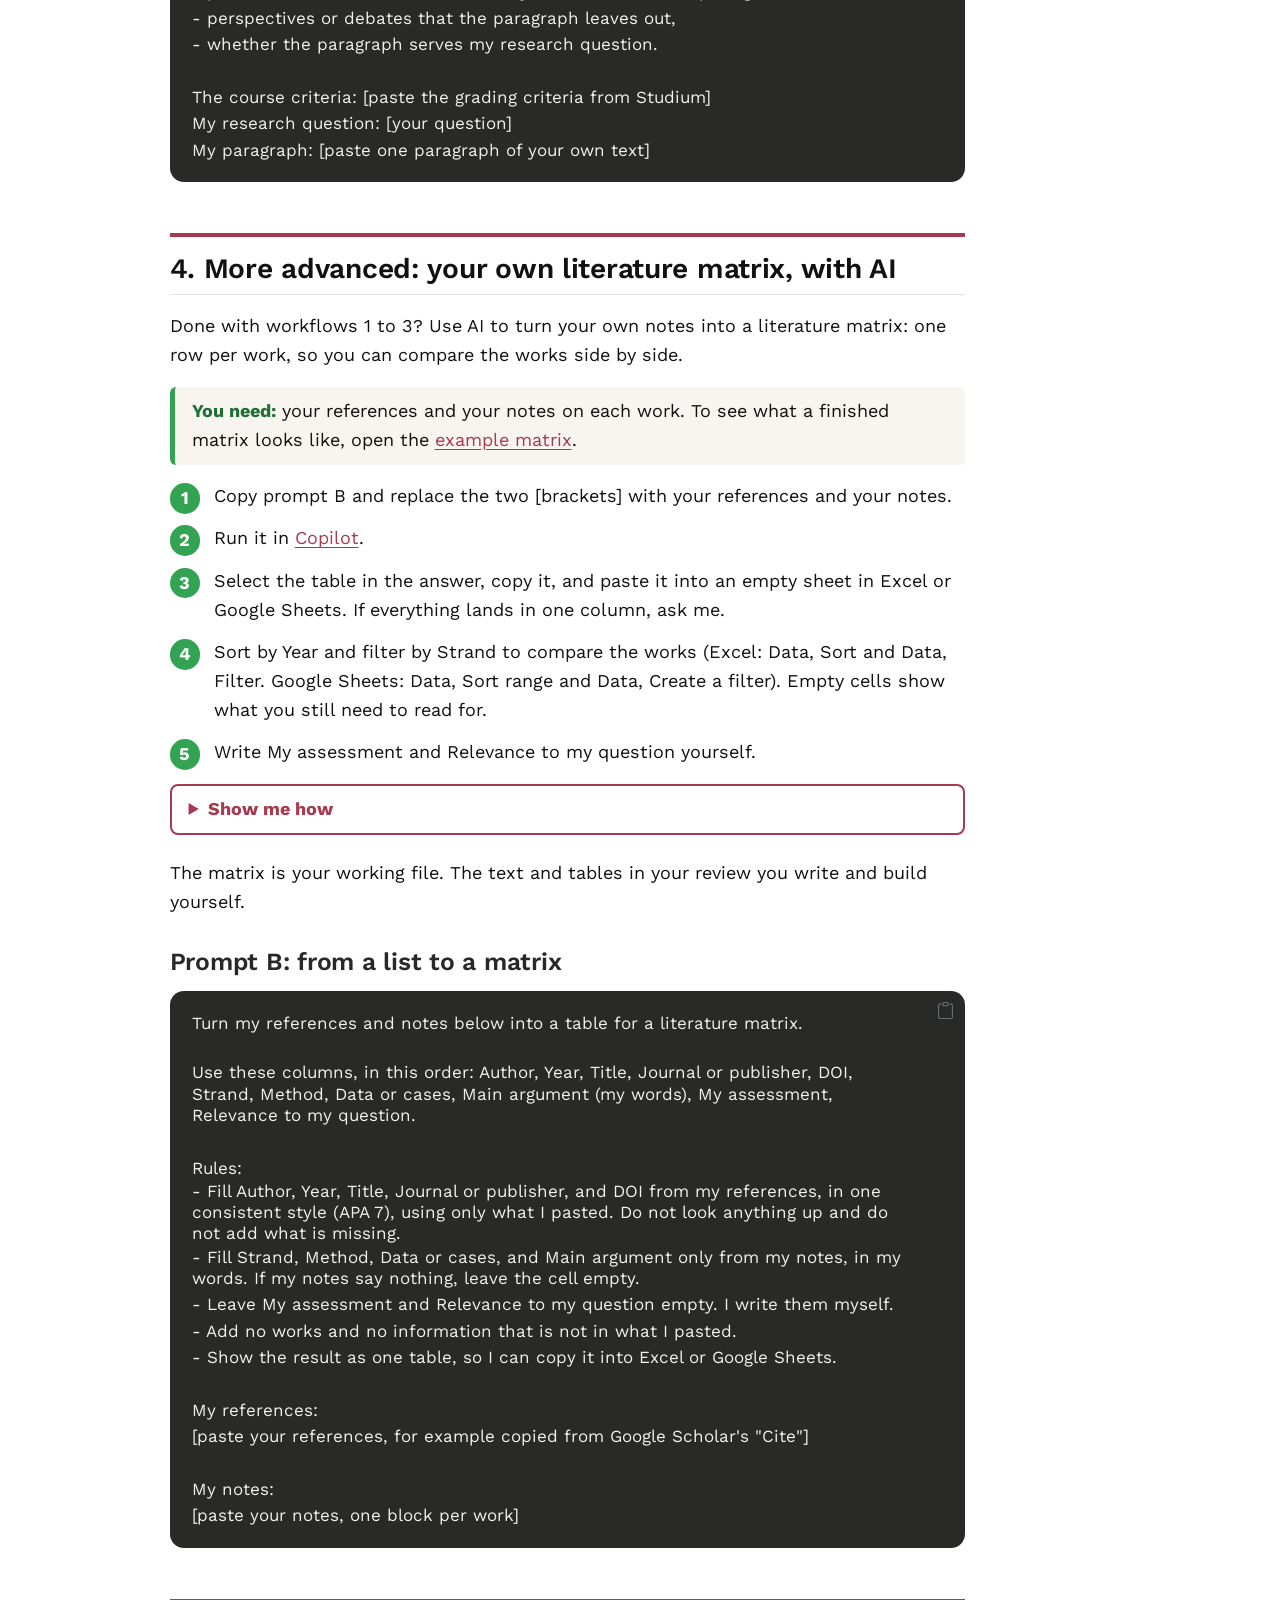
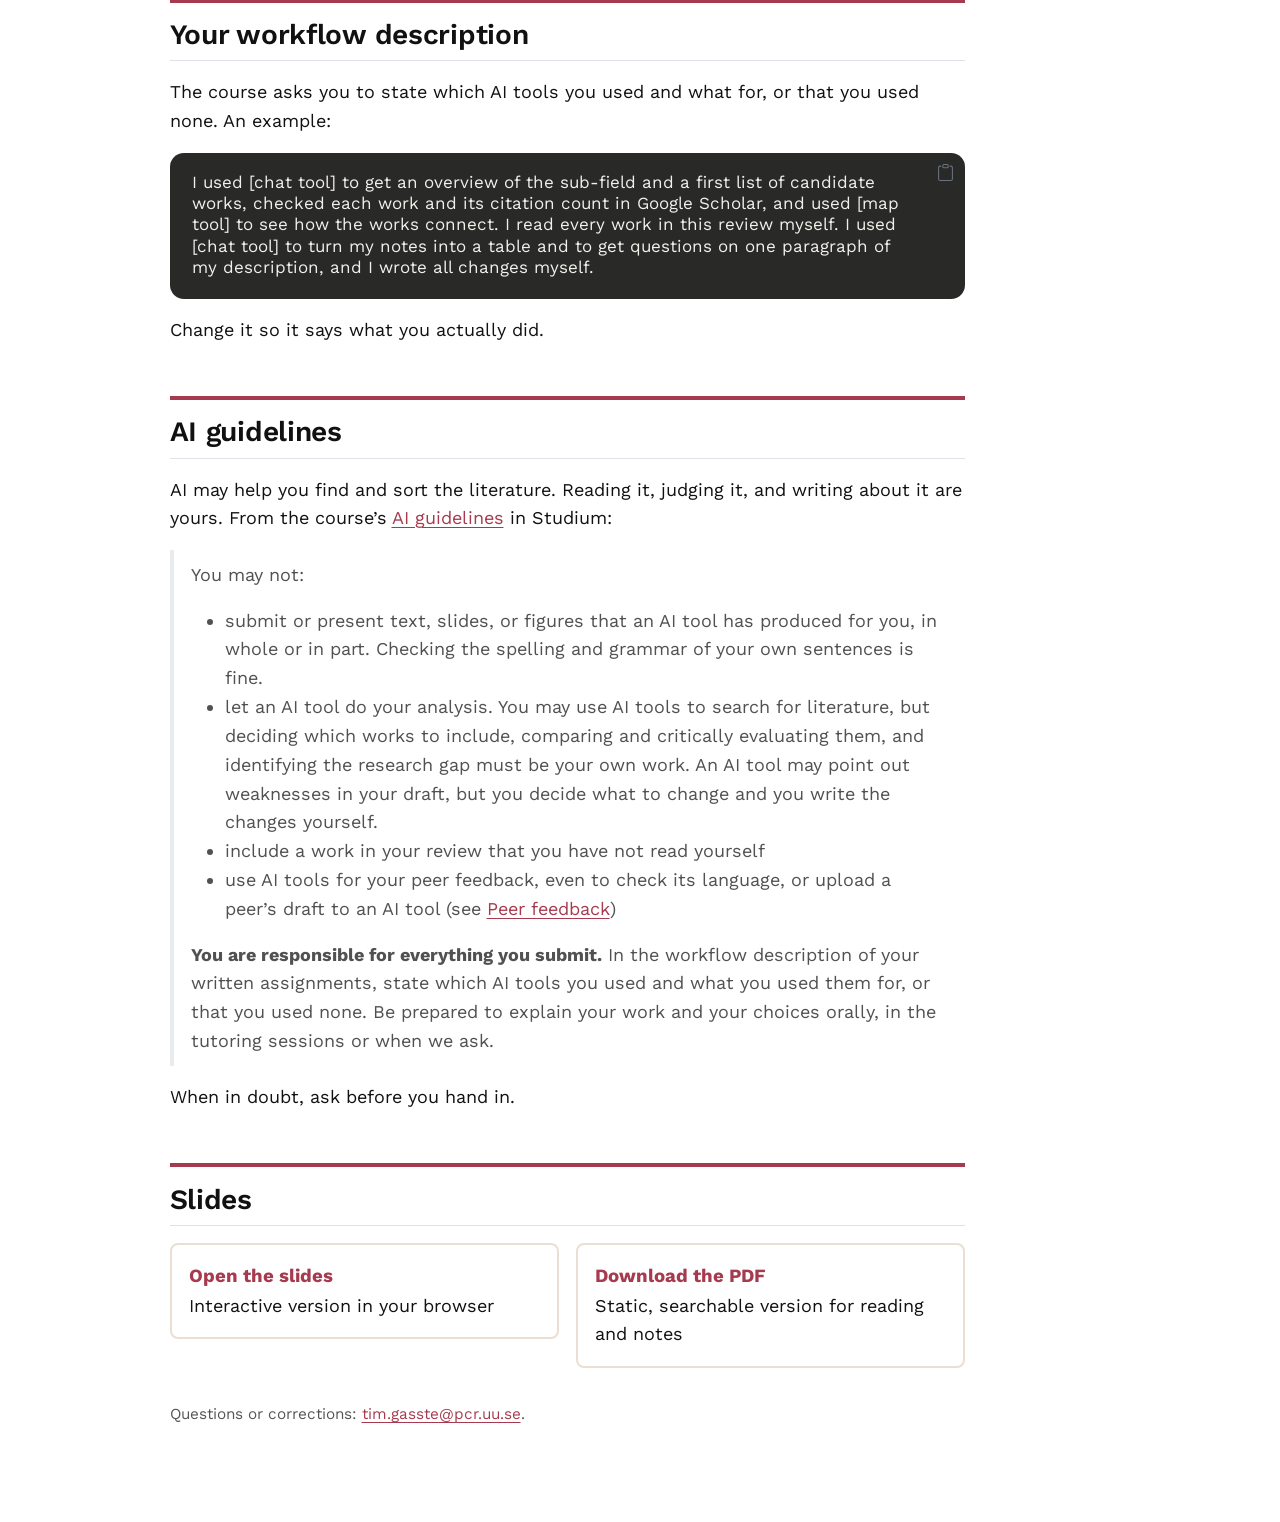
==== commit 83d8a732: "Workshop page: Show me how folds with annotated screenshots (Copilot, Litmaps, Excel)" ====
--- a/docs/index.html
+++ b/docs/index.html
@@ -76,7 +76,7 @@
 <link href="site_libs/quarto-html/quarto-syntax-highlighting-5de16f5e46225c21e2daa90d340bf64f.css" rel="stylesheet" id="quarto-text-highlighting-styles">
 <script src="site_libs/bootstrap/bootstrap.min.js"></script>
 <link href="site_libs/bootstrap/bootstrap-icons.css" rel="stylesheet">
-<link href="site_libs/bootstrap/bootstrap-5a3ef9d4774e575a558c1edbf361fdce.min.css" rel="stylesheet" append-hash="true" id="quarto-bootstrap" data-mode="light">
+<link href="site_libs/bootstrap/bootstrap-69ed1a91e5d5b56ee2636c7a17d0eeaf.min.css" rel="stylesheet" append-hash="true" id="quarto-bootstrap" data-mode="light">
 <script id="quarto-search-options" type="application/json">{
   "language": {
     "search-no-results-text": "No results",
@@ -178,6 +178,23 @@
 <li>Drop every work you cannot find. Keep the checked works for your reading list.</li>
 </ol>
 </div>
+<details class="howto">
+<summary>
+Show me how
+</summary>
+<div class="quarto-figure quarto-figure-center">
+<figure class="figure">
+<p><img src="assets/howto/copilot-1-paste.png" class="img-fluid figure-img" alt="Copilot with a new chat, the prompt pasted in the box, and the send button marked"></p>
+<figcaption>Start a new chat, paste the prompt, and send.</figcaption>
+</figure>
+</div>
+<div class="quarto-figure quarto-figure-center">
+<figure class="figure">
+<p><img src="assets/howto/copilot-2-answer.png" class="img-fluid figure-img" alt="Copilot's answer: a table with the columns Strand, Authors, Year, and Title, the Title column marked"></p>
+<figcaption>The answer ends with a table of works. Search each title in Google Scholar.</figcaption>
+</figure>
+</div>
+</details>
 <section id="prompt-a" class="level3 unlisted">
 <h3 class="unlisted anchored" data-anchor-id="prompt-a">Prompt A: map the field and find candidate works</h3>
 <div class="code-copy-outer-scaffold"><div class="sourceCode" id="cb1"><pre class="sourceCode markdown prompt code-with-copy"><code class="sourceCode markdown"><span id="cb1-1"><a href="#cb1-1" aria-hidden="true" tabindex="-1"></a>I am writing an academic literature review based on peer-reviewed research. The goal is to find 12 to 15 works that cover the core of my sub-field: what the research knows and where it disagrees. Help me get an overview of the sub-field and find candidate works to read. I will check every work myself in a database and read it before I use it.</span>
@@ -211,6 +228,29 @@
 <li>Check every new work as in <a href="#workflow-1">workflow 1</a> before it goes on your reading list.</li>
 </ol>
 </div>
+<details class="howto">
+<summary>
+Show me how
+</summary>
+<div class="quarto-figure quarto-figure-center">
+<figure class="figure">
+<p><img src="assets/howto/litmaps-1-search.png" class="img-fluid figure-img" alt="Litmaps search results with the search box and the tick boxes of two works marked"></p>
+<figcaption>Search for your work by its title, and tick your 2 or 3 works. Then add them to one map.</figcaption>
+</figure>
+</div>
+<div class="quarto-figure quarto-figure-center">
+<figure class="figure">
+<p><img src="assets/howto/litmaps-2-map.png" class="img-fluid figure-img" alt="A Litmaps map with a work in the middle and a suggestion in the blue ring marked"></p>
+<figcaption>Your map: your works in the middle, suggestions in the blue ring.</figcaption>
+</figure>
+</div>
+<div class="quarto-figure quarto-figure-center">
+<figure class="figure">
+<p><img src="assets/howto/litmaps-3-add.png" class="img-fluid figure-img" alt="Litmaps with a suggestion selected on the map and its Add to Litmap button marked"></p>
+<figcaption>Click a suggestion to read about it, then Add to Litmap.</figcaption>
+</figure>
+</div>
+</details>
 <p>If you keep your references in a reference manager, Litmaps can also import them as a file.</p>
 </section>
 <section id="workflow-3" class="level2">
@@ -221,7 +261,7 @@
 <div class="steps">
 <ol type="1">
 <li>Fill in prompt C with the grading criteria (<a href="https://uppsala.instructure.com/courses/121481/pages/grading-criteria">Studium, Grading criteria</a>), your research question, and your paragraph.</li>
-<li>Run it in UU’s <a href="https://m365.cloud.microsoft/chat">Copilot</a>. UU says what you enter there stays protected and is not used to train the models.</li>
+<li>Run it in UU’s <a href="https://m365.cloud.microsoft/chat">Copilot</a>. <a href="https://www.uu.se/en/students/it-for-students/software/ai-tool">UU says</a> what you enter there stays protected and is not used to train the models.</li>
 <li>Read each question and decide which ones you act on. You write the changes yourself.</li>
 </ol>
 </div>
@@ -254,10 +294,21 @@
 <li>Copy prompt B and replace the two [brackets] with your references and your notes.</li>
 <li>Run it in <a href="https://m365.cloud.microsoft/chat">Copilot</a>.</li>
 <li>Select the table in the answer, copy it, and paste it into an empty sheet in Excel or Google Sheets. If everything lands in one column, ask me.</li>
-<li>Sort by Year and filter by Strand to compare the works. Empty cells show what you still need to read for.</li>
+<li>Sort by Year and filter by Strand to compare the works (Excel: Data, Sort and Data, Filter. Google Sheets: Data, Sort range and Data, Create a filter). Empty cells show what you still need to read for.</li>
 <li>Write My assessment and Relevance to my question yourself.</li>
 </ol>
 </div>
+<details class="howto">
+<summary>
+Show me how
+</summary>
+<div class="quarto-figure quarto-figure-center">
+<figure class="figure">
+<p><img src="assets/howto/excel-1-paste.png" class="img-fluid figure-img" alt="Excel with the pasted table, cell A1 marked, and every column in its own column"></p>
+<figcaption>Copy the table from Copilot’s answer, click cell A1 in an empty sheet, and paste.</figcaption>
+</figure>
+</div>
+</details>
 <p>The matrix is your working file. The text and tables in your review you write and build yourself.</p>
 <section id="prompt-b" class="level3 unlisted">
 <h3 class="unlisted anchored" data-anchor-id="prompt-b">Prompt B: from a list to a matrix</h3>
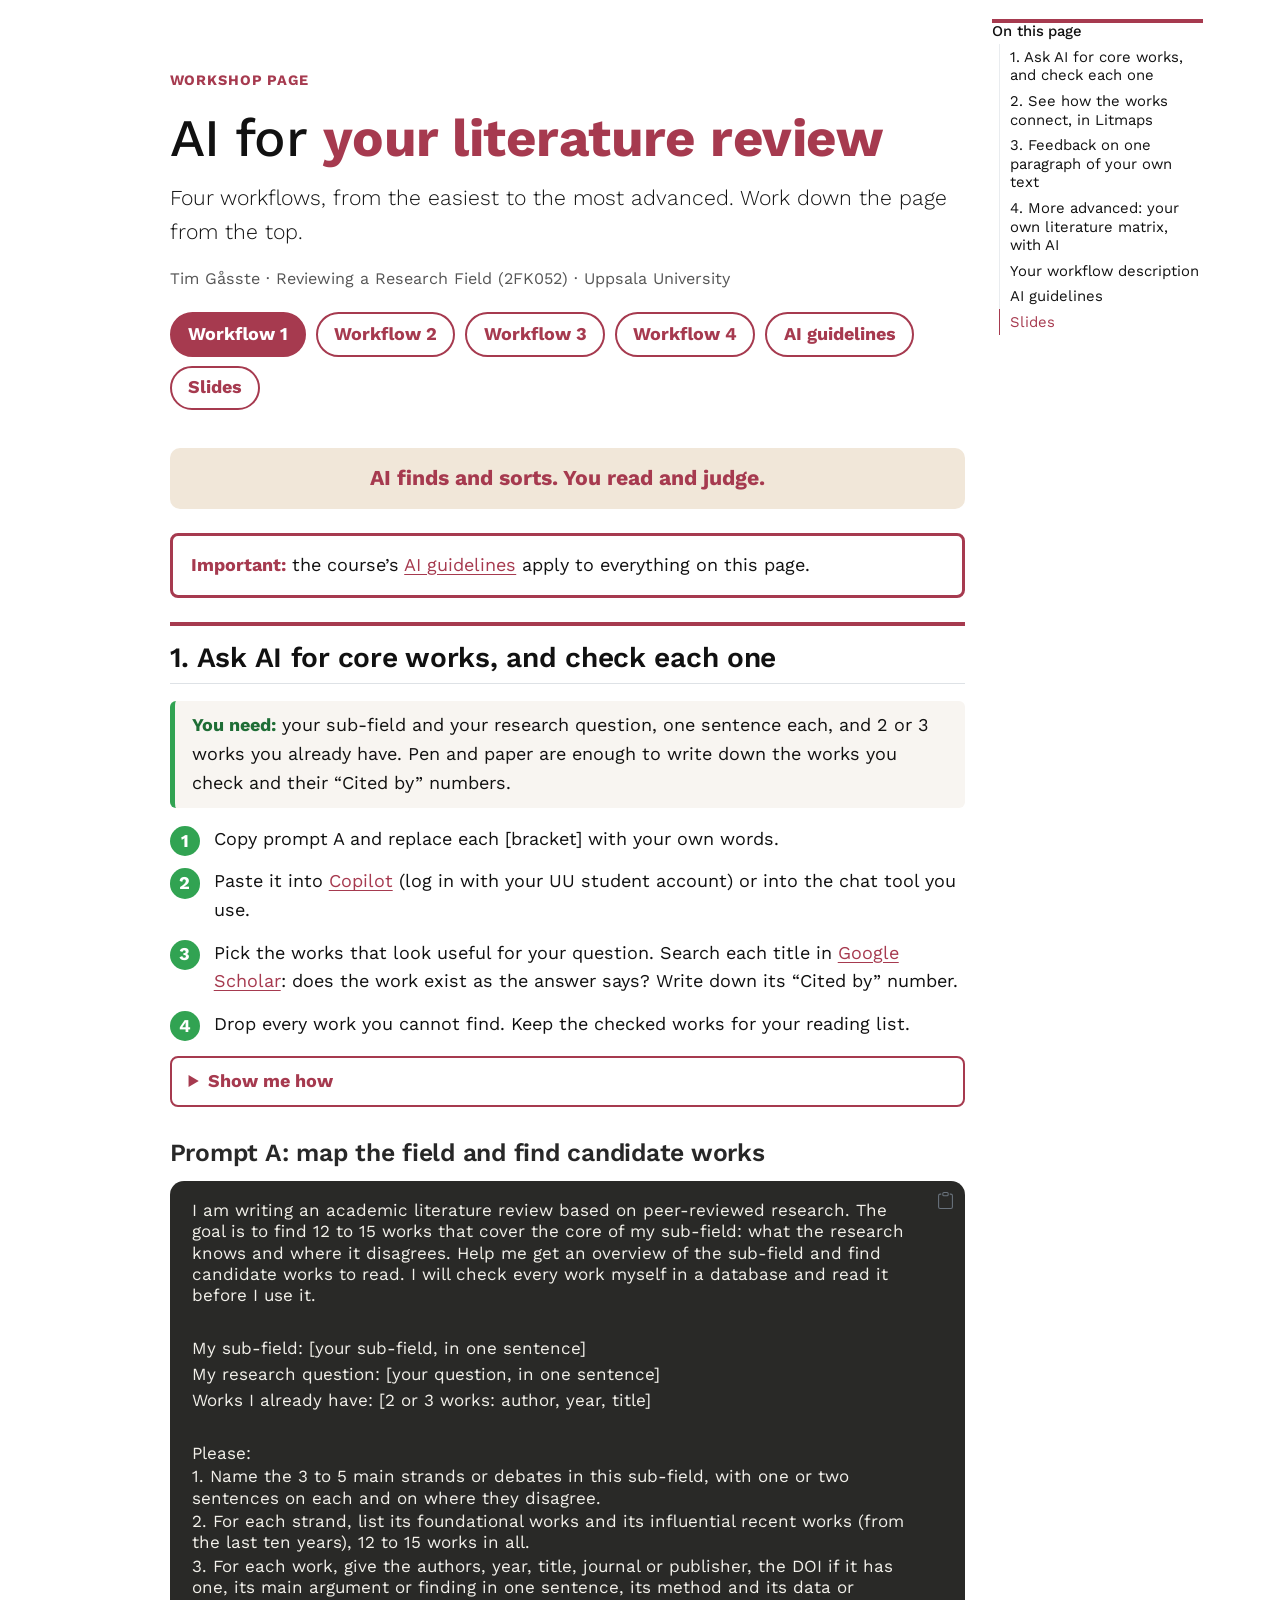
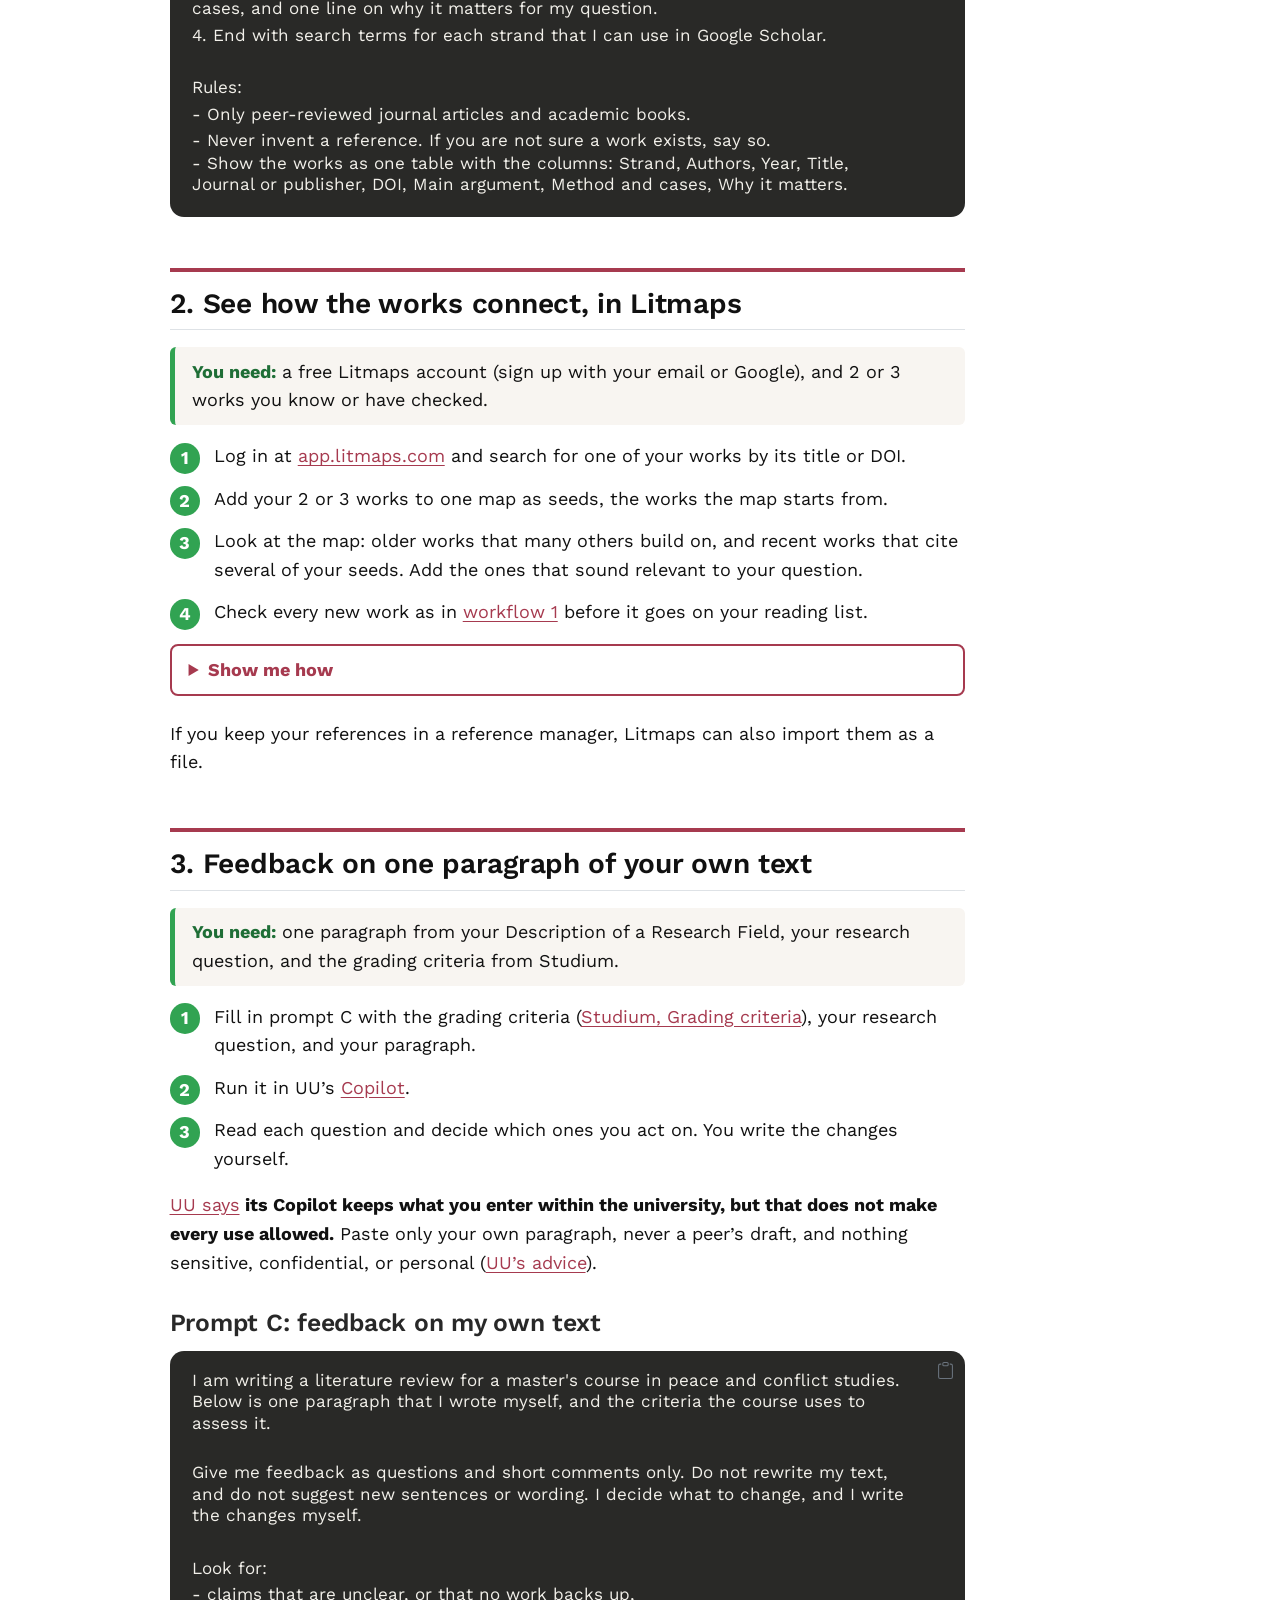
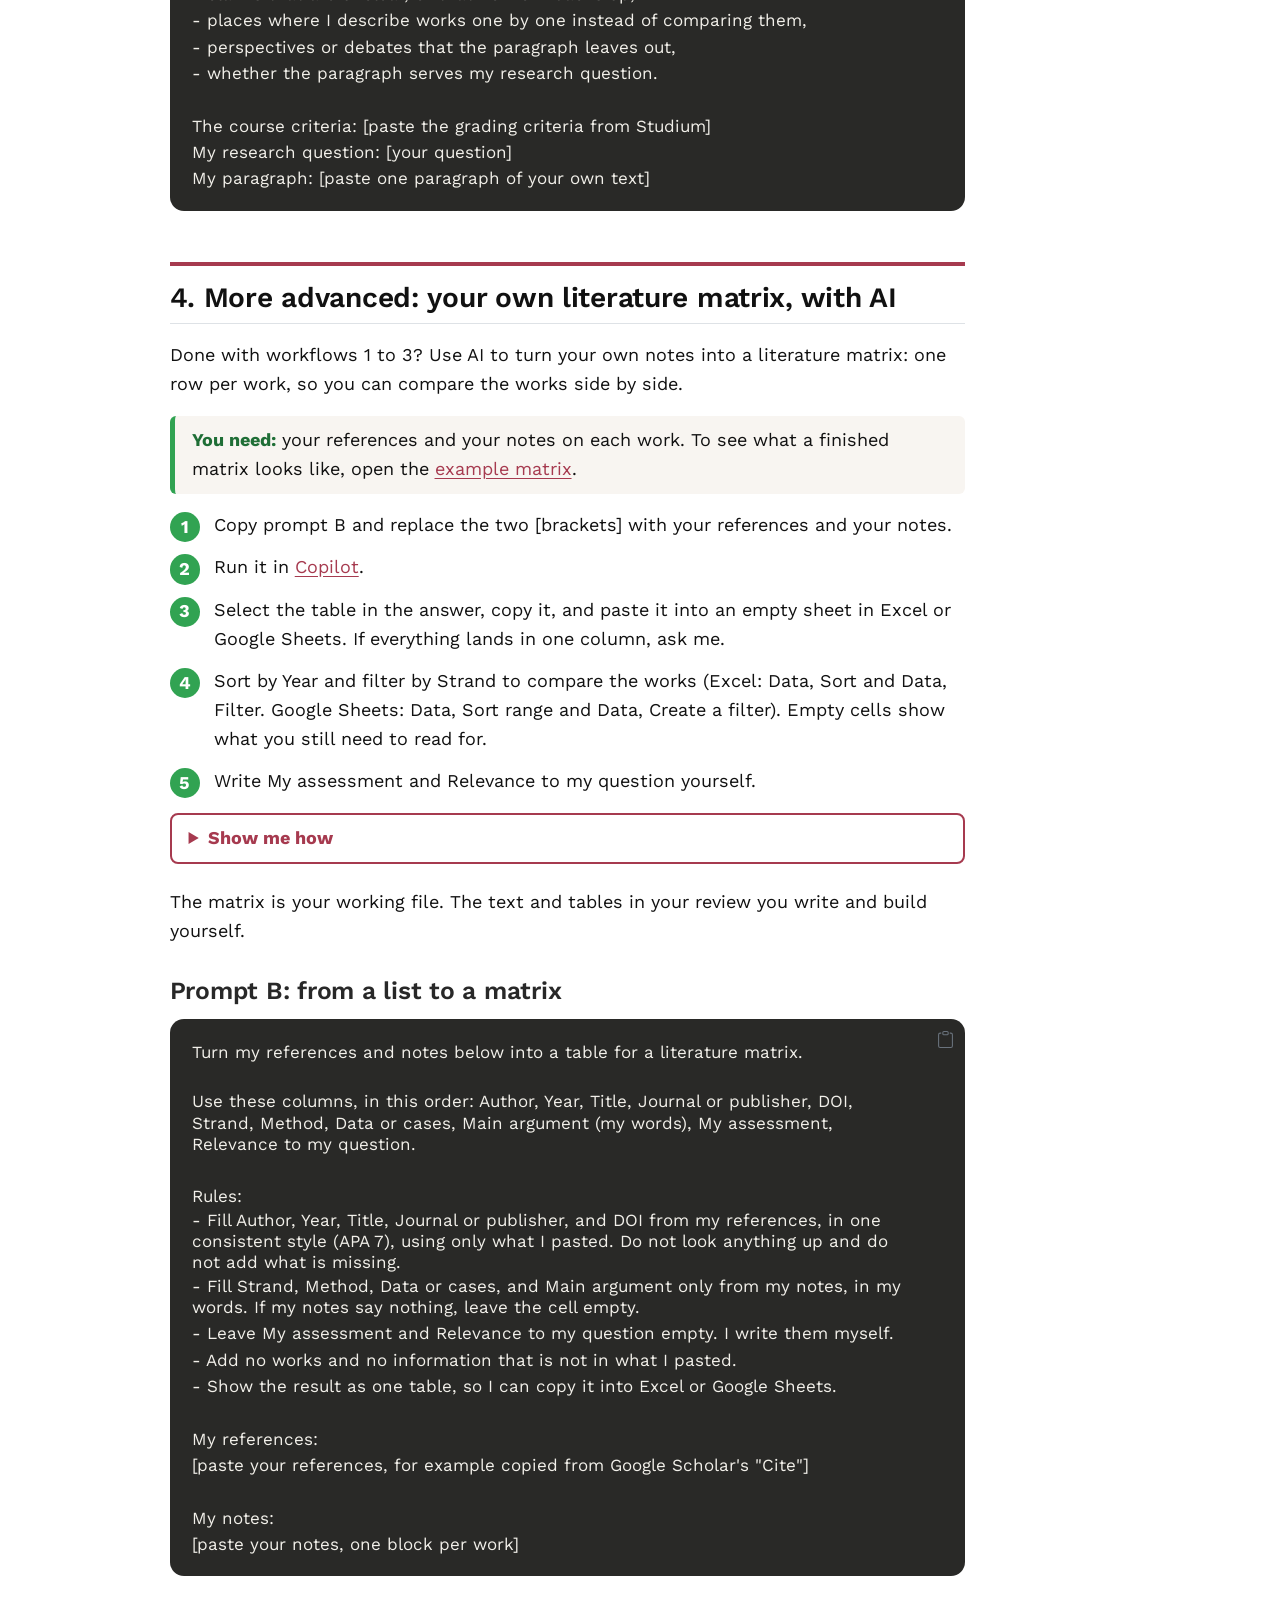
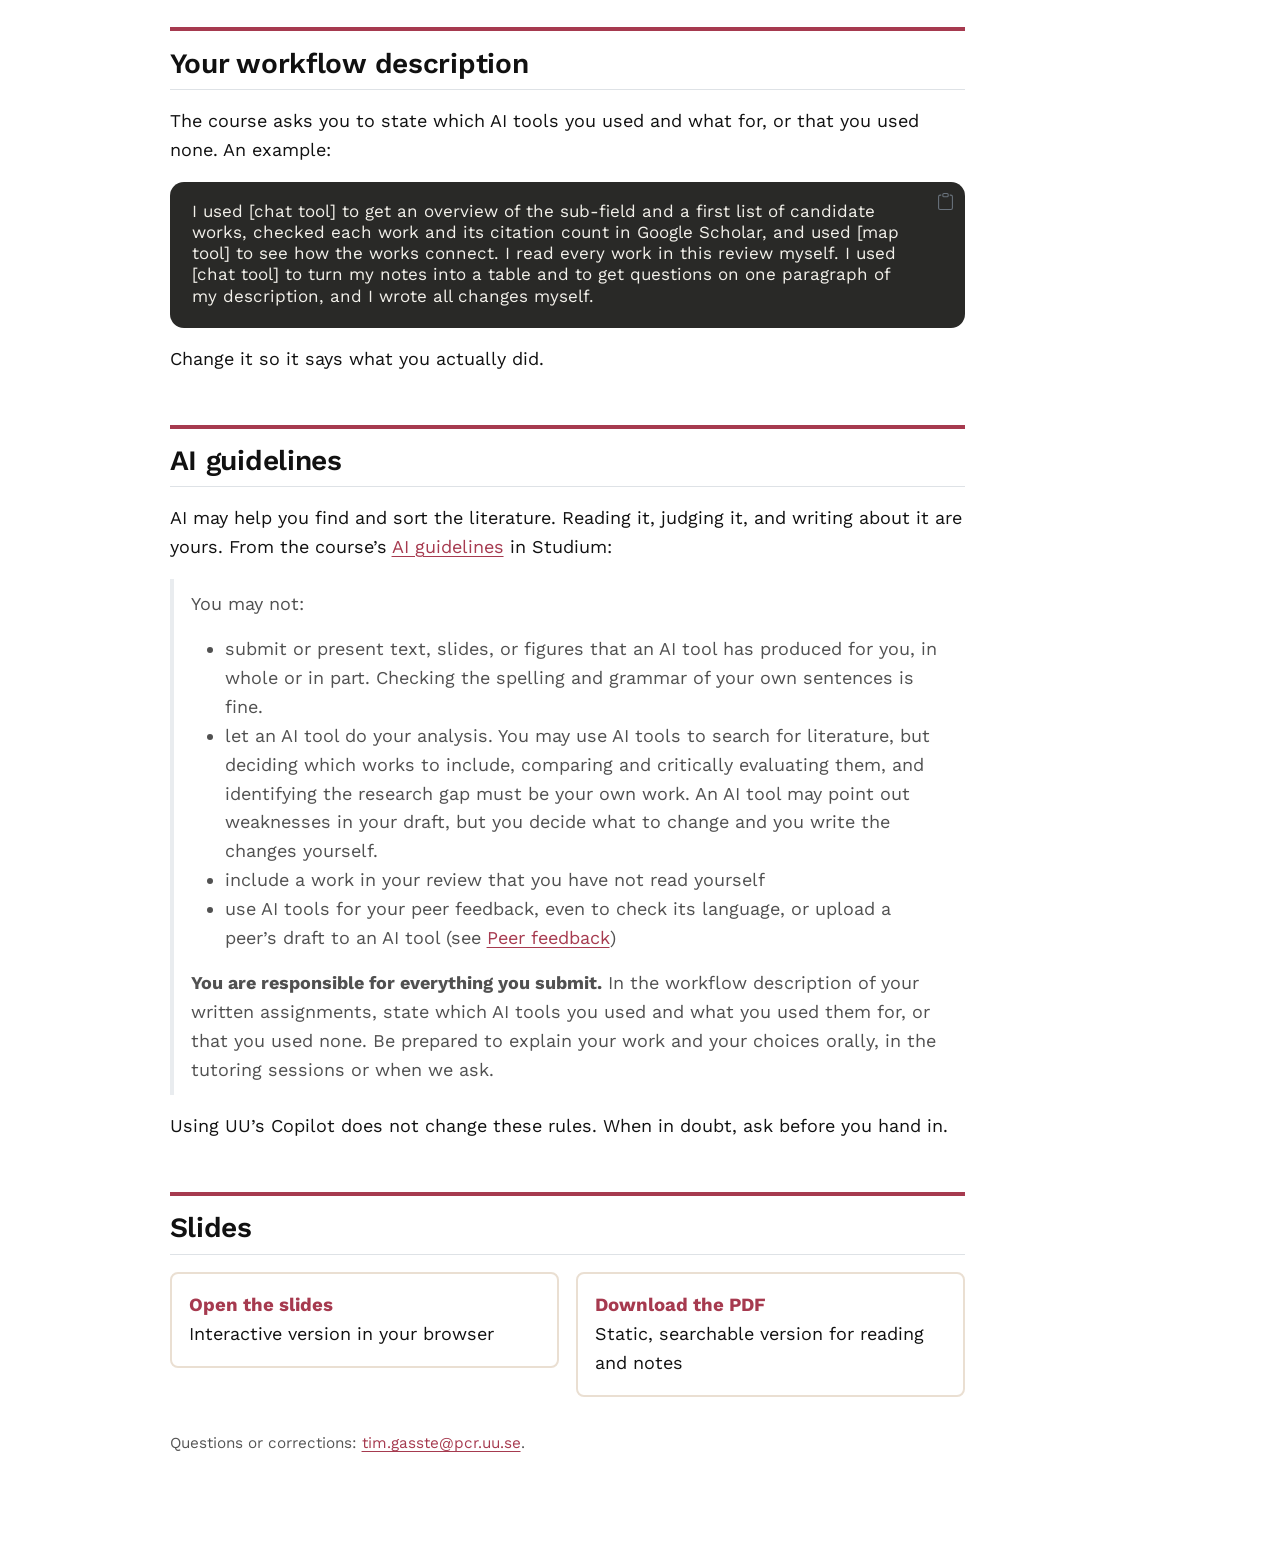
==== commit efff13f6: "Workshop page: Copilot keeps data within UU but does not make every use allowed; slides re-exported " ====
--- a/docs/index.html
+++ b/docs/index.html
@@ -190,8 +190,8 @@
 </div>
 <div class="quarto-figure quarto-figure-center">
 <figure class="figure">
-<p><img src="assets/howto/copilot-2-answer.png" class="img-fluid figure-img" alt="Copilot's answer: a table with the columns Strand, Authors, Year, and Title, the Title column marked"></p>
-<figcaption>The answer ends with a table of works. Search each title in Google Scholar.</figcaption>
+<p><img src="assets/howto/copilot-2-answer.png" class="img-fluid figure-img" alt="Copilot's answer: a table whose first columns are Strand, Authors, Year, and Title, the Title column marked, and an arrow to scroll right for more columns"></p>
+<figcaption>Part of the answer is a table of works. Search each title in Google Scholar.</figcaption>
 </figure>
 </div>
 </details>
@@ -240,14 +240,14 @@
 </div>
 <div class="quarto-figure quarto-figure-center">
 <figure class="figure">
-<p><img src="assets/howto/litmaps-2-map.png" class="img-fluid figure-img" alt="A Litmaps map with a work in the middle and a suggestion in the blue ring marked"></p>
-<figcaption>Your map: your works in the middle, suggestions in the blue ring.</figcaption>
+<p><img src="assets/howto/litmaps-2-map.png" class="img-fluid figure-img" alt="A Litmaps map with dark dots for the works on it, one marked, and an open circle in the blue ring marked"></p>
+<figcaption>Your map: your works are the dark dots, suggestions are the open circles in the blue ring.</figcaption>
 </figure>
 </div>
 <div class="quarto-figure quarto-figure-center">
 <figure class="figure">
 <p><img src="assets/howto/litmaps-3-add.png" class="img-fluid figure-img" alt="Litmaps with a suggestion selected on the map and its Add to Litmap button marked"></p>
-<figcaption>Click a suggestion to read about it, then Add to Litmap.</figcaption>
+<figcaption>Click a suggestion to read about it, then Add to Litmap. Check it first, as in workflow 1: this one is a 1994 book review in Contemporary Sociology, not Gambetta’s book itself.</figcaption>
 </figure>
 </div>
 </details>
@@ -261,11 +261,11 @@
 <div class="steps">
 <ol type="1">
 <li>Fill in prompt C with the grading criteria (<a href="https://uppsala.instructure.com/courses/121481/pages/grading-criteria">Studium, Grading criteria</a>), your research question, and your paragraph.</li>
-<li>Run it in UU’s <a href="https://m365.cloud.microsoft/chat">Copilot</a>. <a href="https://www.uu.se/en/students/it-for-students/software/ai-tool">UU says</a> what you enter there stays protected and is not used to train the models.</li>
+<li>Run it in UU’s <a href="https://m365.cloud.microsoft/chat">Copilot</a>.</li>
 <li>Read each question and decide which ones you act on. You write the changes yourself.</li>
 </ol>
 </div>
-<p><strong>Your own text only, never a peer’s.</strong></p>
+<p><strong><a href="https://www.uu.se/en/students/it-for-students/software/ai-tool">UU says</a> its Copilot keeps what you enter within the university, but that does not make every use allowed.</strong> Paste only your own paragraph, never a peer’s draft, and nothing sensitive, confidential, or personal (<a href="https://www.uu.se/en/students/it-for-students/generative-ai-and-studies">UU’s advice</a>).</p>
 <section id="prompt-c" class="level3 unlisted">
 <h3 class="unlisted anchored" data-anchor-id="prompt-c">Prompt C: feedback on my own text</h3>
 <div class="code-copy-outer-scaffold"><div class="sourceCode" id="cb2"><pre class="sourceCode markdown prompt code-with-copy"><code class="sourceCode markdown"><span id="cb2-1"><a href="#cb2-1" aria-hidden="true" tabindex="-1"></a>I am writing a literature review for a master's course in peace and conflict studies. Below is one paragraph that I wrote myself, and the criteria the course uses to assess it.</span>
@@ -305,7 +305,7 @@
 <div class="quarto-figure quarto-figure-center">
 <figure class="figure">
 <p><img src="assets/howto/excel-1-paste.png" class="img-fluid figure-img" alt="Excel with the pasted table, cell A1 marked, and every column in its own column"></p>
-<figcaption>Copy the table from Copilot’s answer, click cell A1 in an empty sheet, and paste.</figcaption>
+<figcaption>Copy the table from Copilot’s answer, click cell A1 in an empty sheet, and paste. Long text runs on over empty cells. Click a cell to see what it holds.</figcaption>
 </figure>
 </div>
 </details>
@@ -349,7 +349,7 @@
 </ul>
 <p><strong>You are responsible for everything you submit.</strong> In the workflow description of your written assignments, state which AI tools you used and what you used them for, or that you used none. Be prepared to explain your work and your choices orally, in the tutoring sessions or when we ask.</p>
 </blockquote>
-<p>When in doubt, ask before you hand in.</p>
+<p>Using UU’s Copilot does not change these rules. When in doubt, ask before you hand in.</p>
 </section>
 <section id="slides" class="level2">
 <h2 class="anchored" data-anchor-id="slides">Slides</h2>
